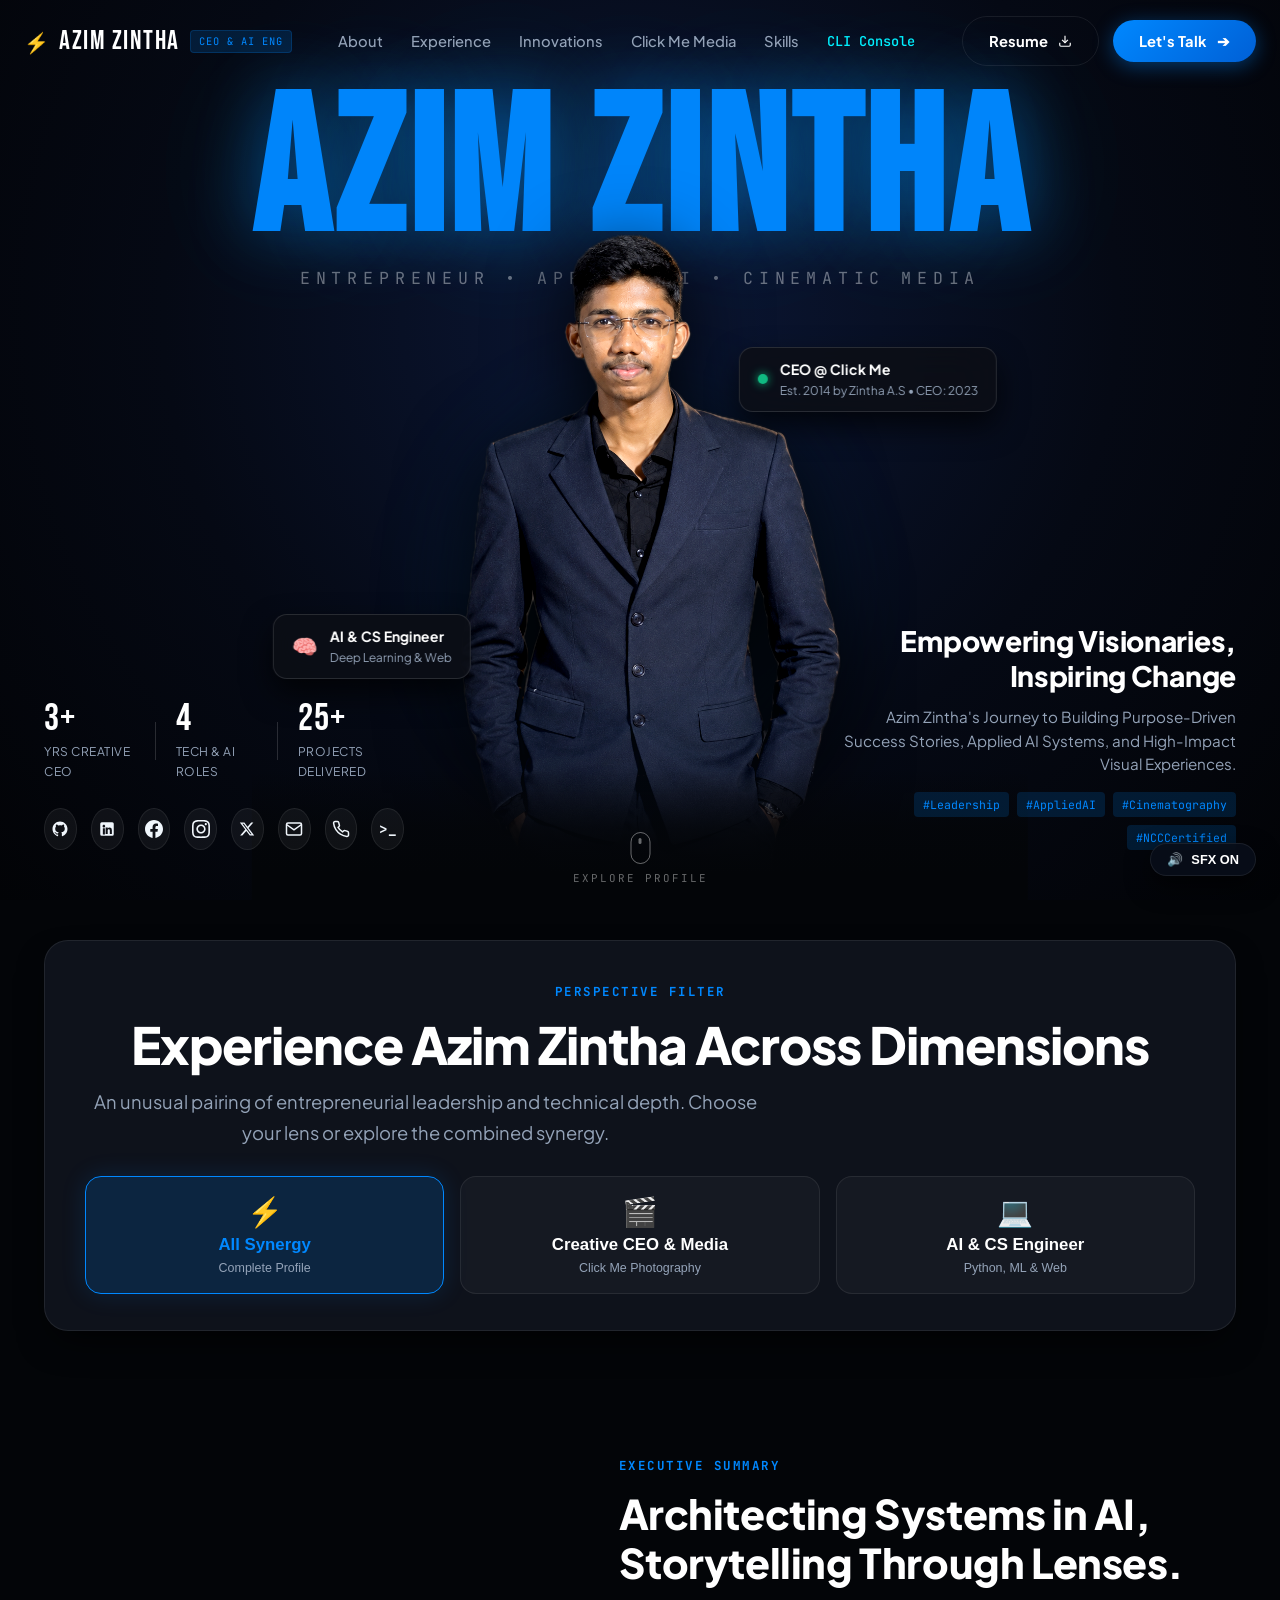
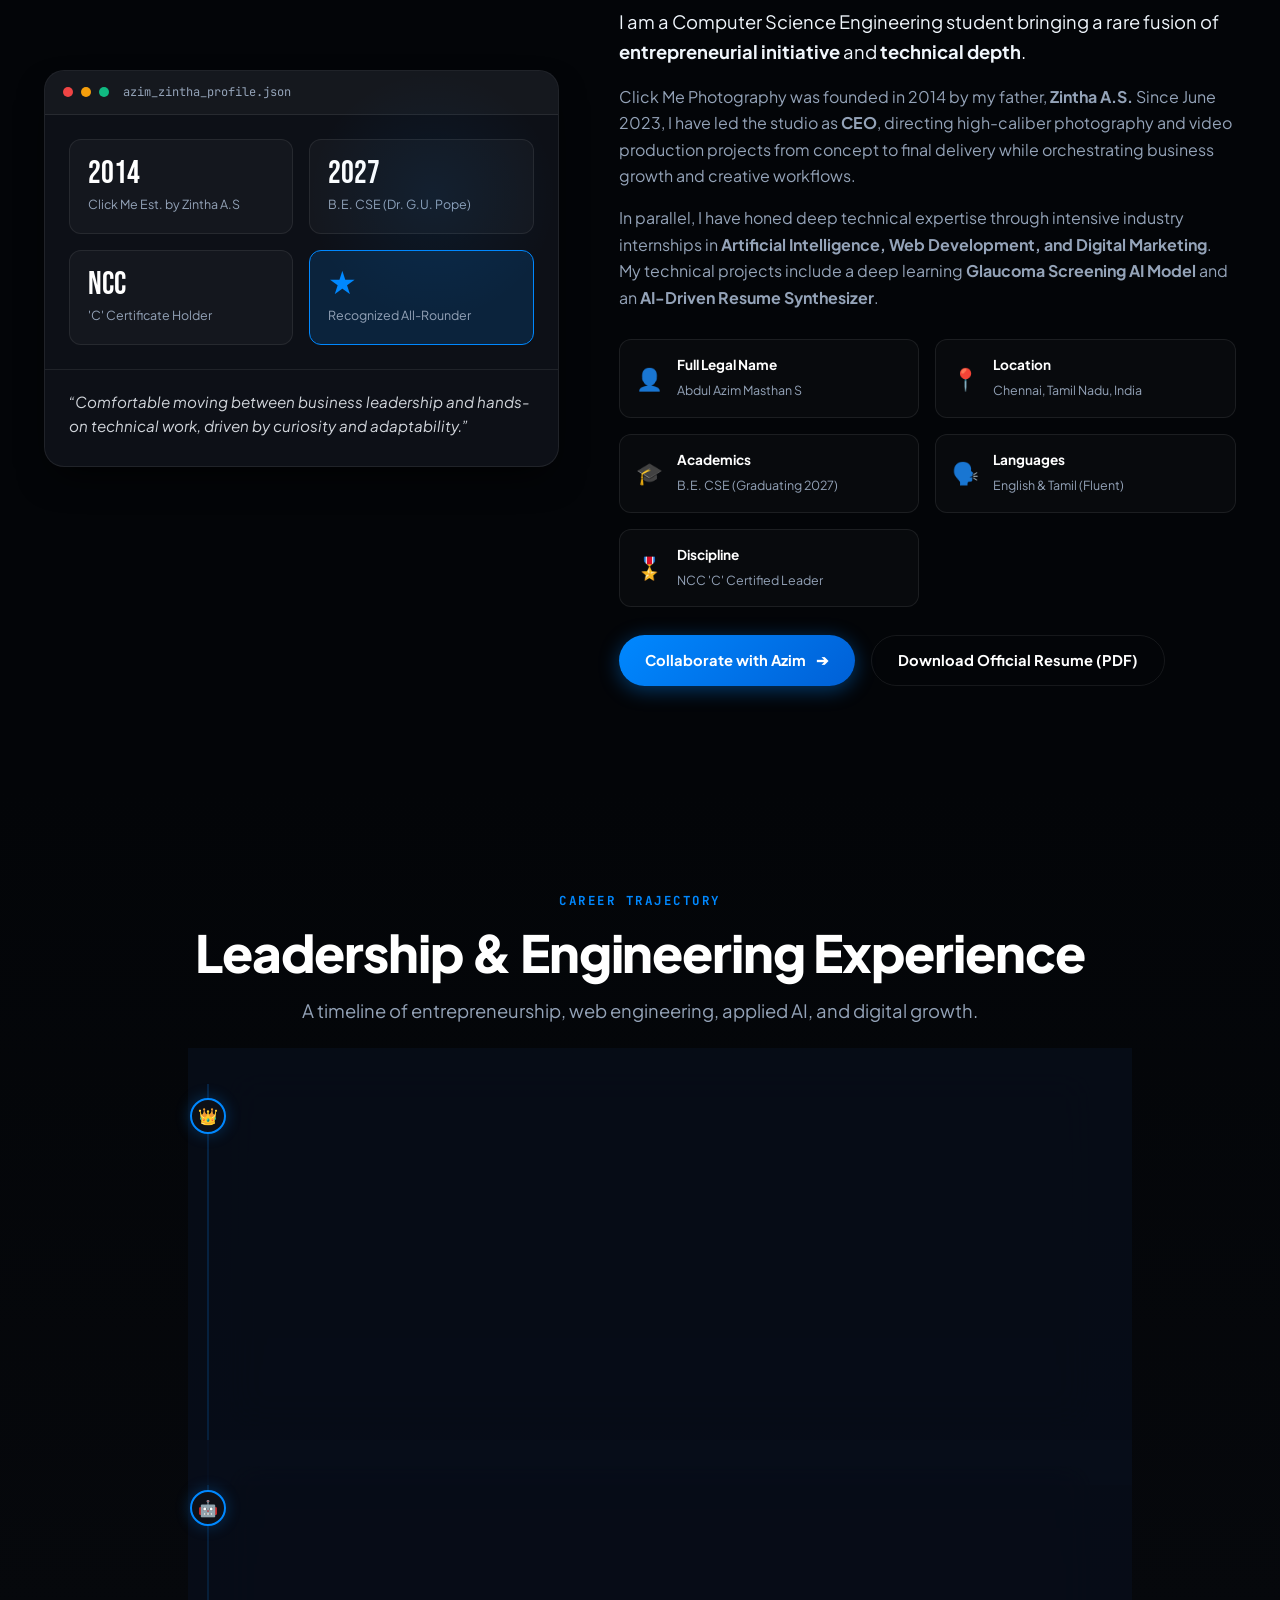
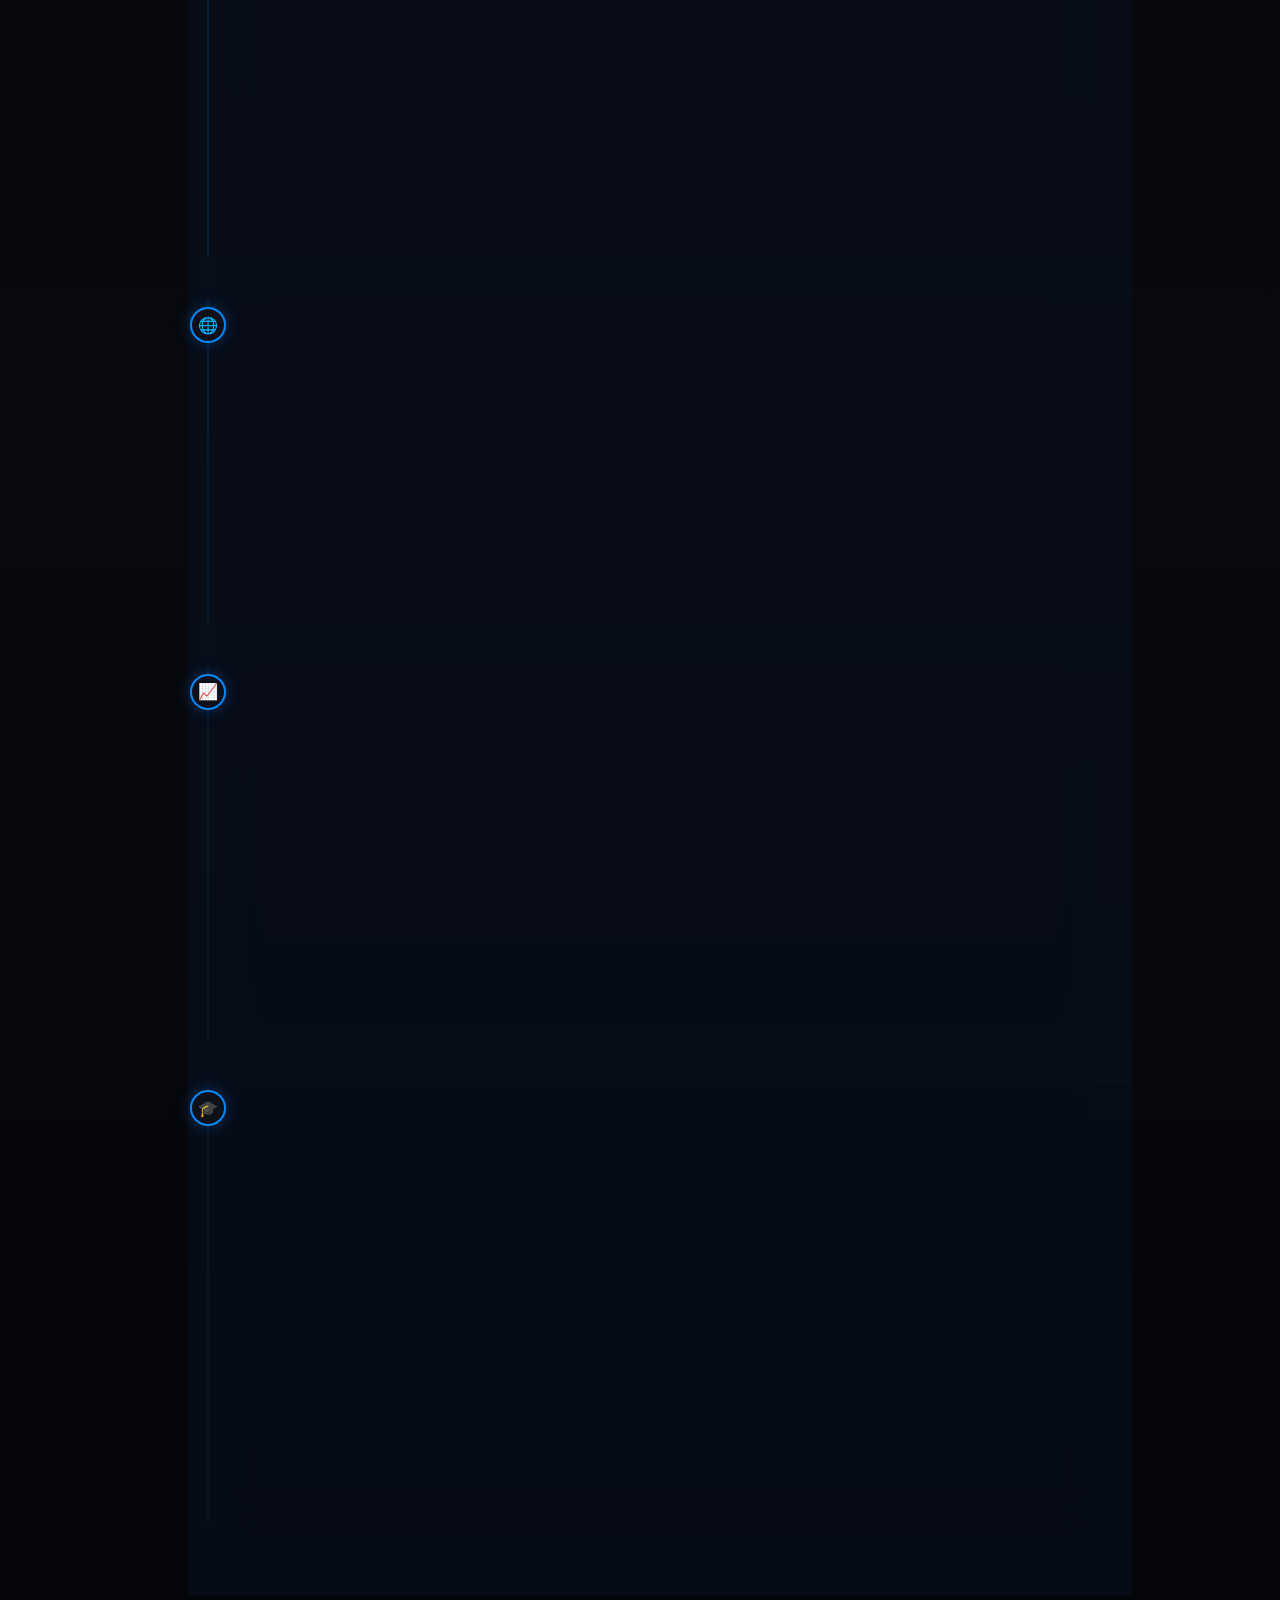
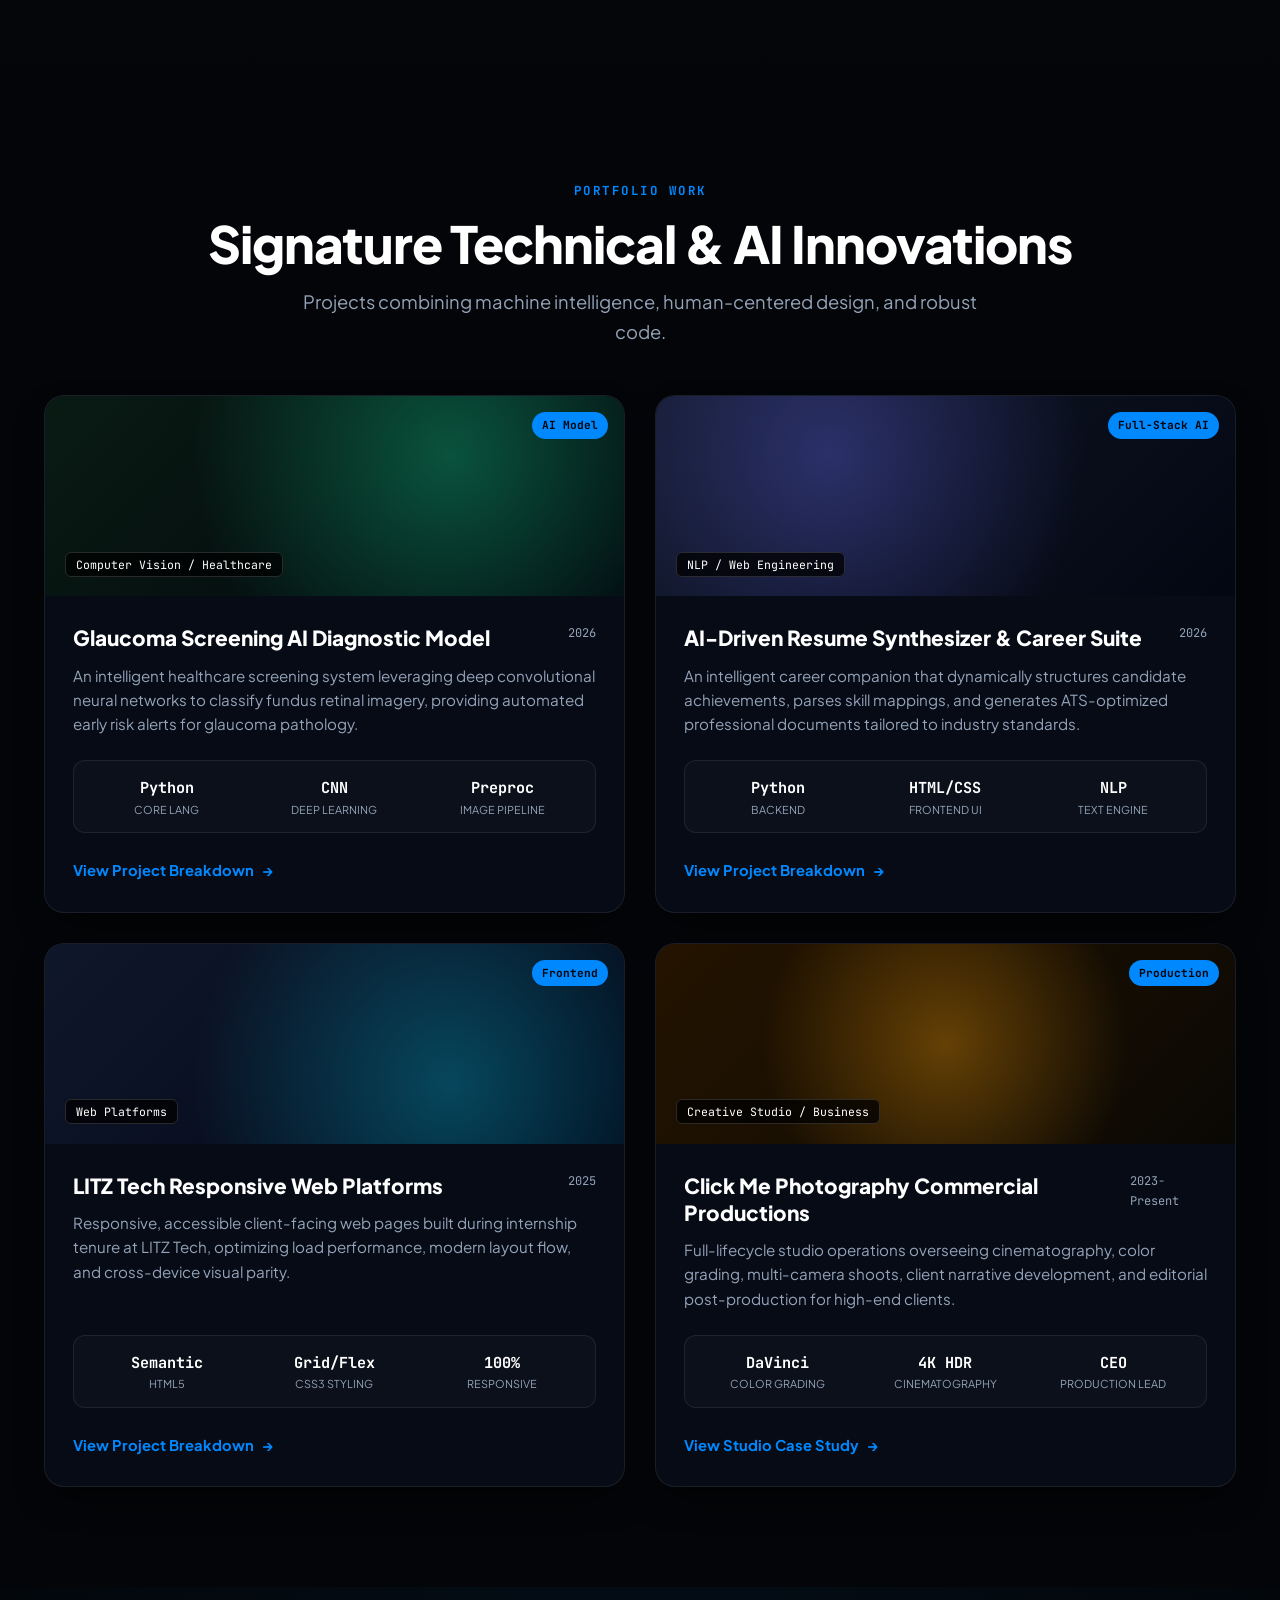
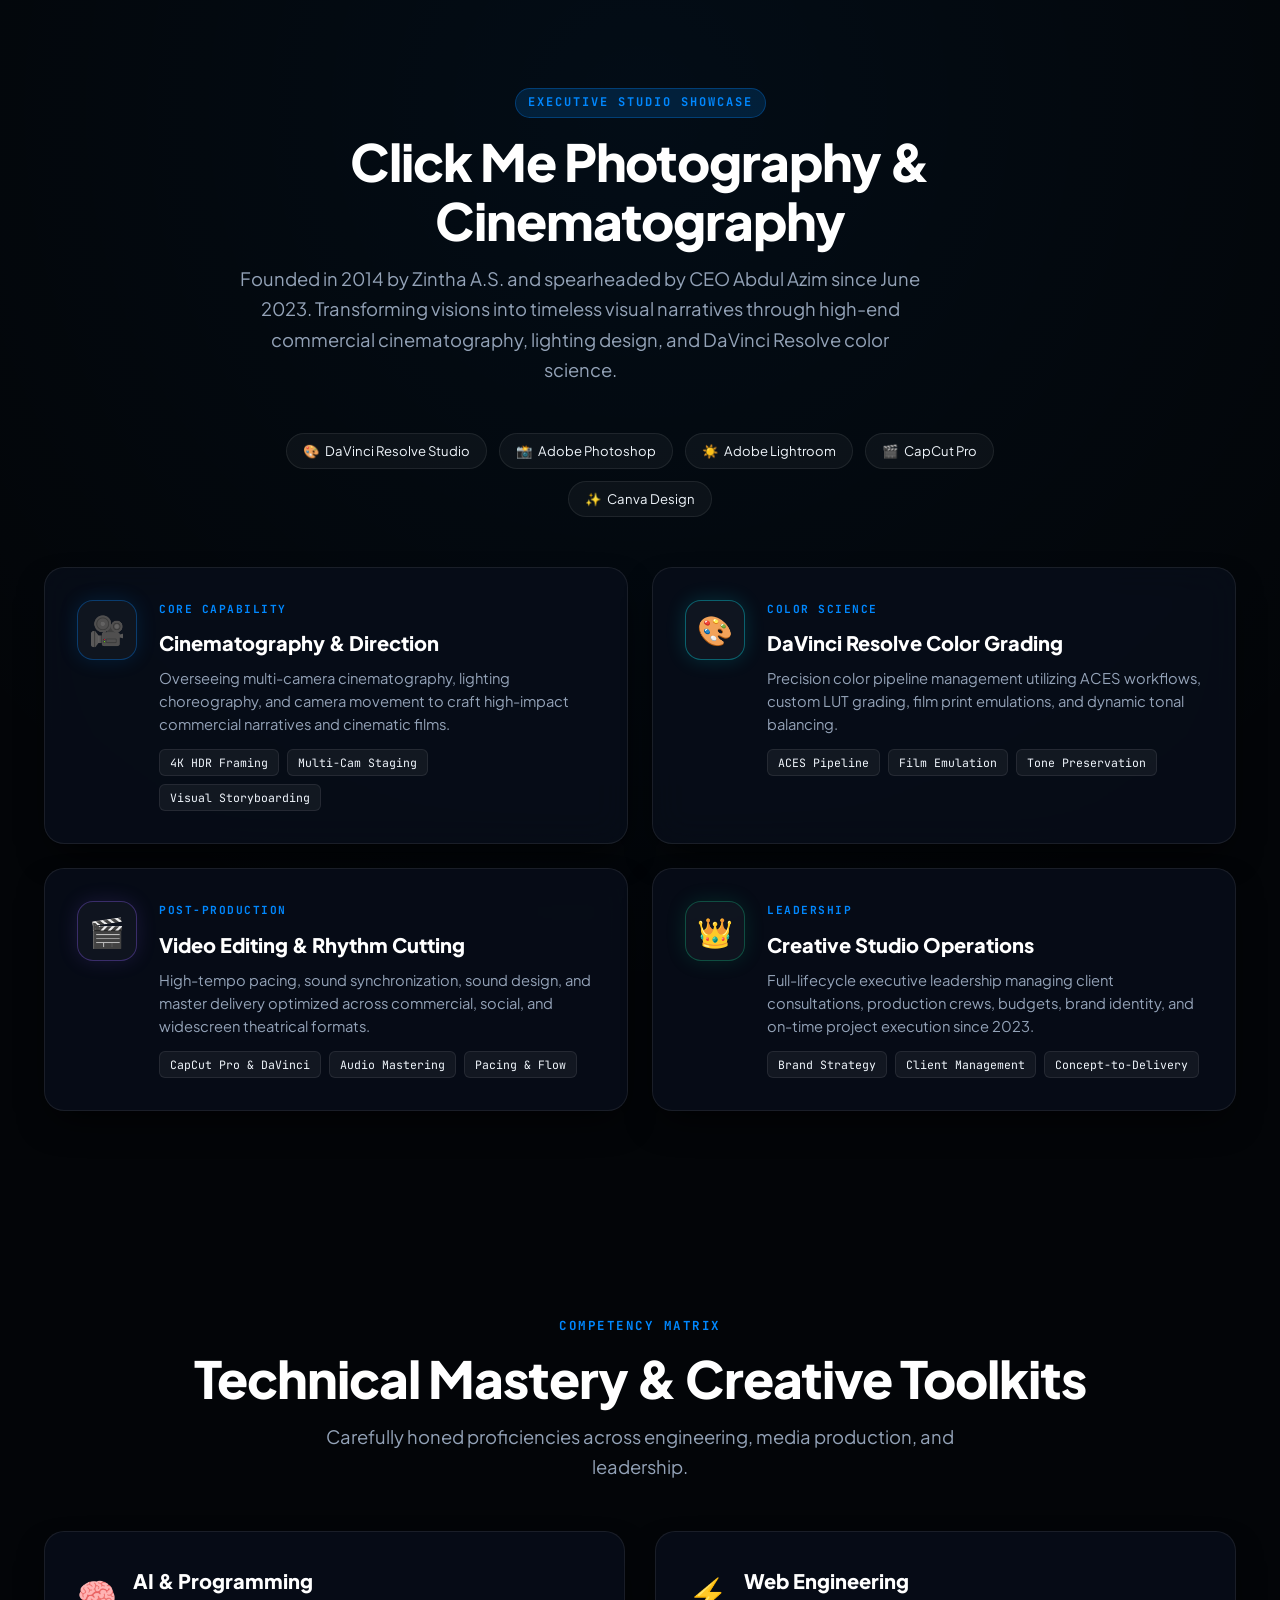
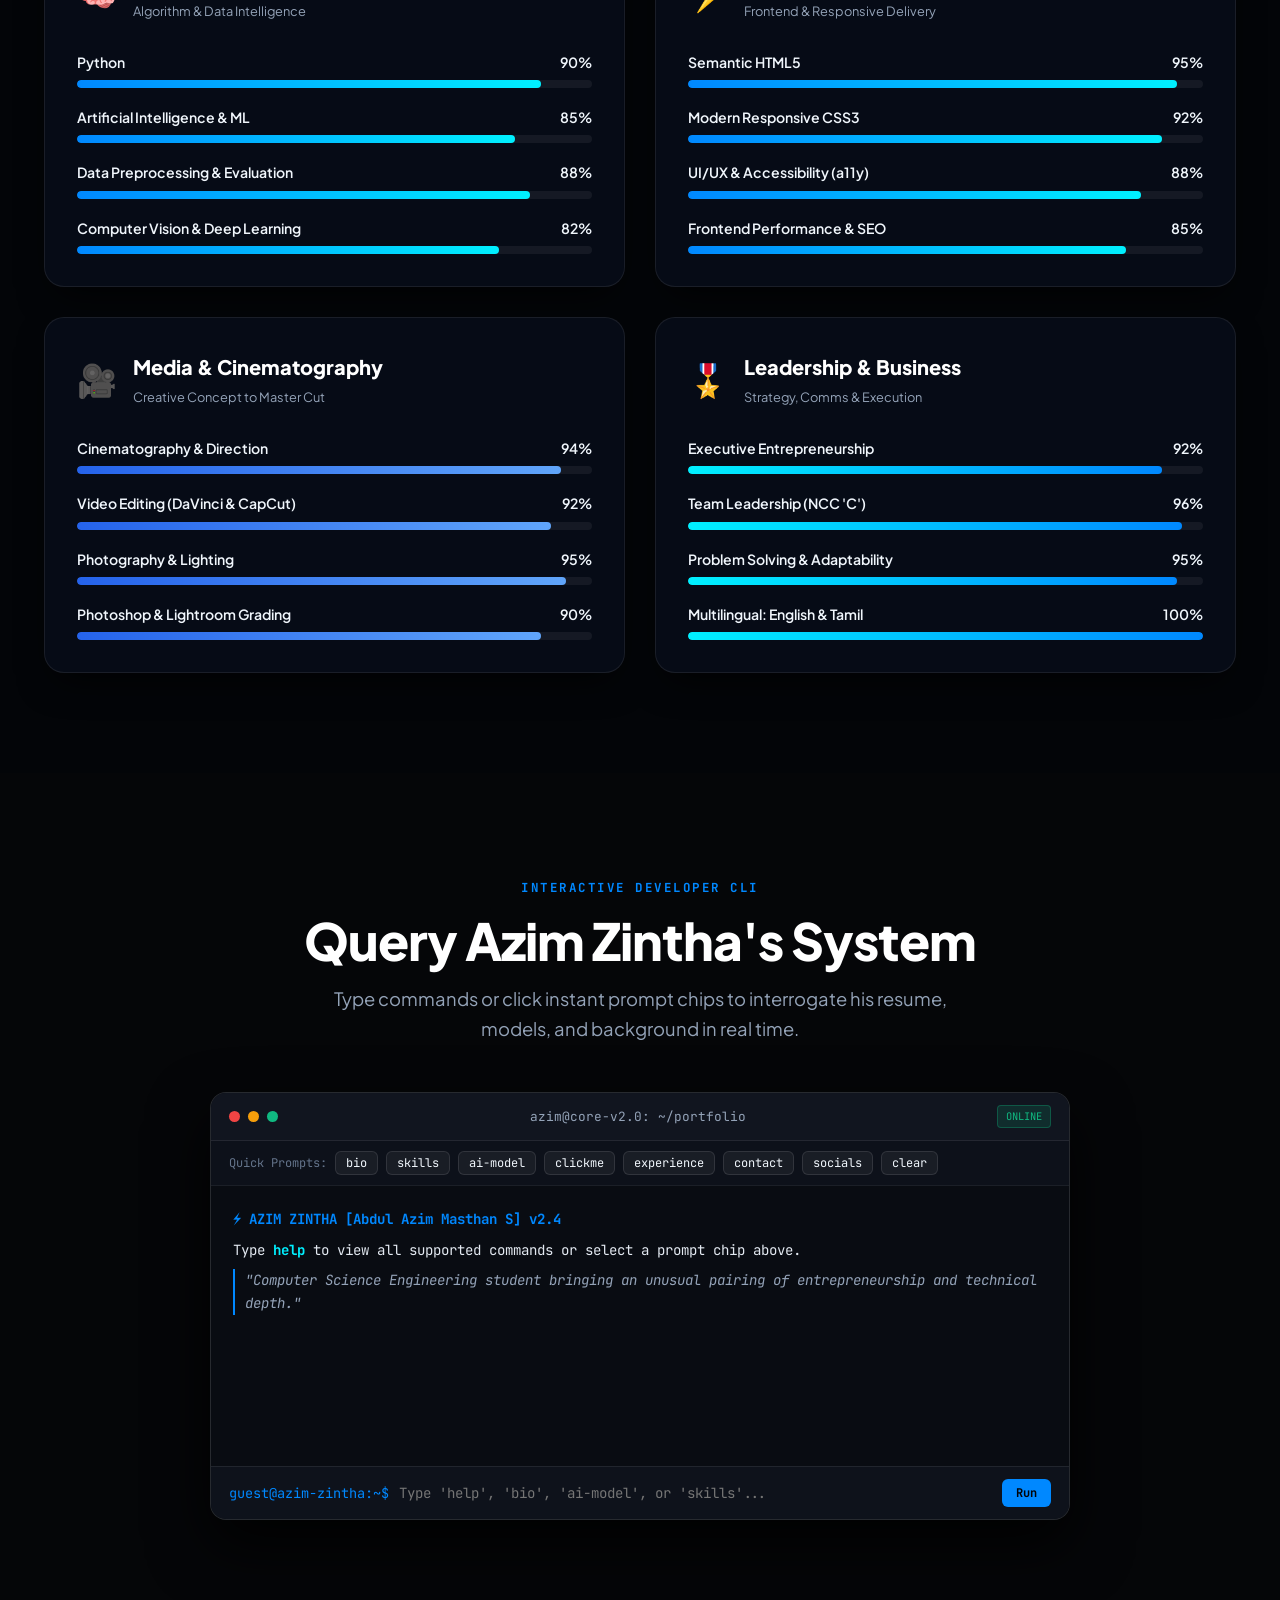
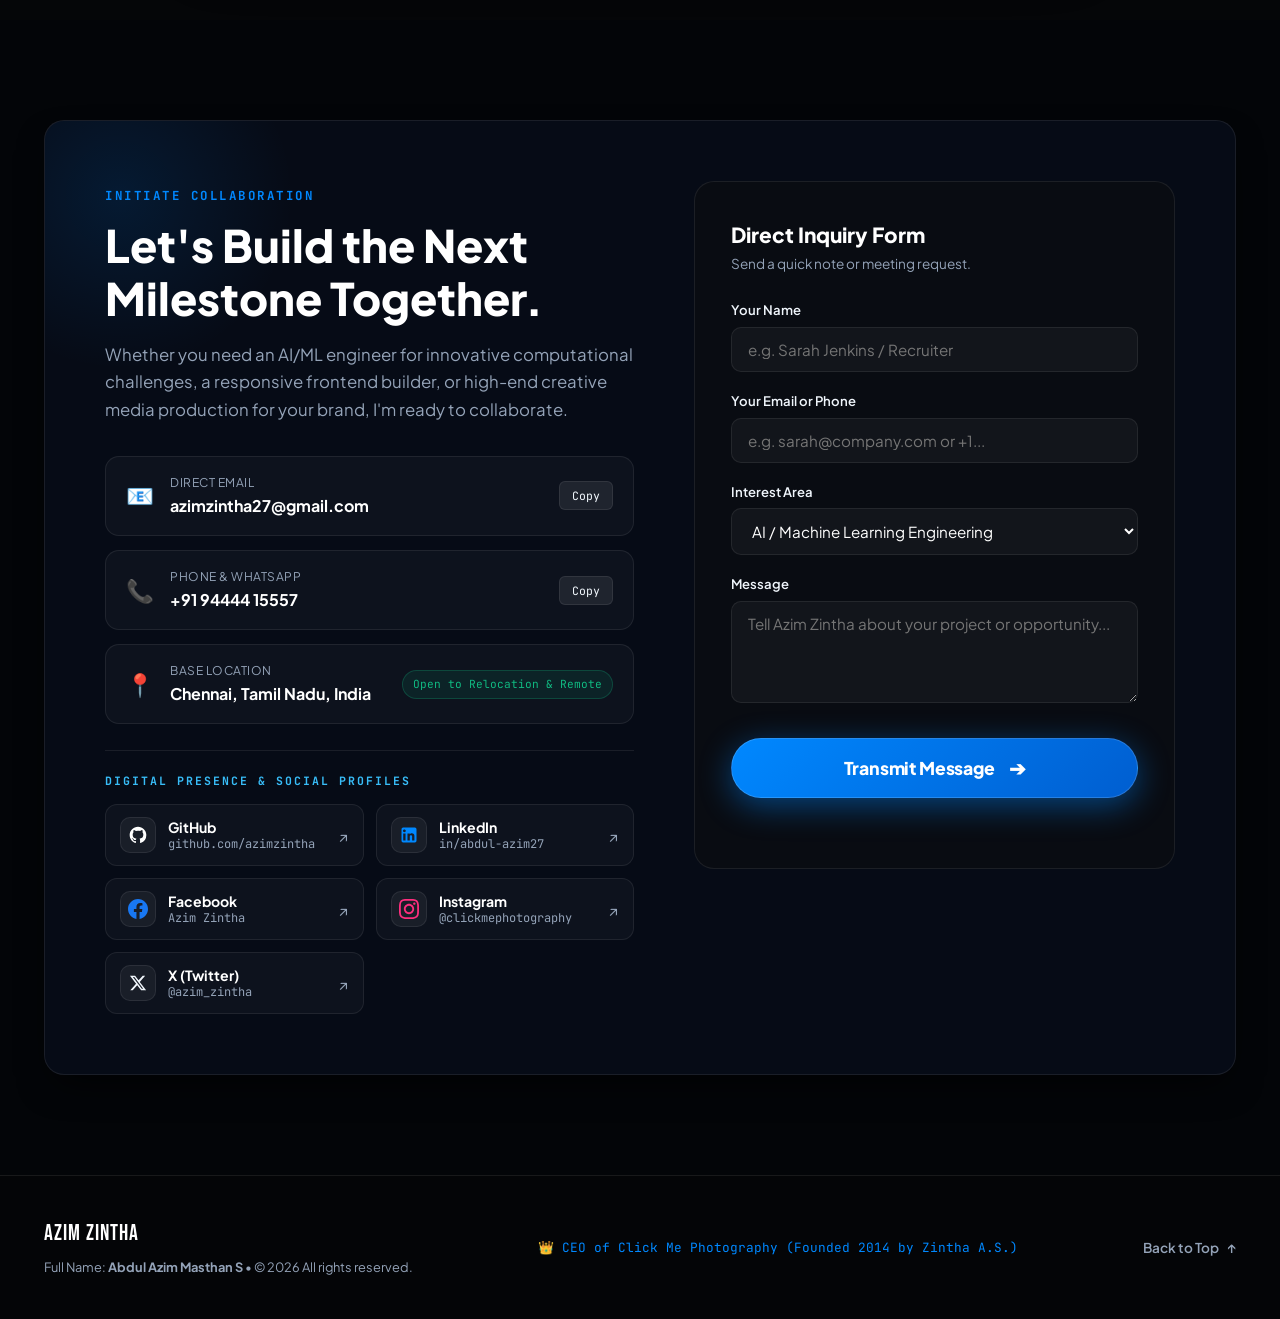
==== index.html @ 63a05c47 "Add files via upload" ====
<!DOCTYPE html>
<html lang="en">
<head>
  <meta charset="UTF-8">
  <meta name="viewport" content="width=device-width, initial-scale=1.0">
  <title>Azim Zintha | CEO, AI &amp; CS Engineer</title>
  <meta name="description" content="Official portfolio of Azim Zintha (Abdul Azim Masthan S) - Computer Science Engineer, CEO of Click Me Photography, and AI/ML Specialist.">
  <link rel="preconnect" href="https://fonts.googleapis.com">
  <link rel="preconnect" href="https://fonts.gstatic.com" crossorigin>
  <link href="https://fonts.googleapis.com/css2?family=Bebas+Neue&family=JetBrains+Mono:wght@400;500;700&family=Plus+Jakarta+Sans:wght@300;400;500;600;700;800&display=swap" rel="stylesheet">
  <link rel="stylesheet" href="css/style.css">
  <link rel="icon" href="data:image/svg+xml,<svg xmlns=%22http://www.w3.org/2000/svg%22 viewBox=%220 0 100 100%22><text y=%22.9em%22 font-size=%2290%22>⚡</text></svg>">
</head>
<body data-dimension="all">
  <!-- Dynamic Ambient Spotlight Canvas -->
  <div class="spotlight-layer" id="spotlightLayer"></div>

  <!-- Ambient Audio / Sound Toggle -->
  <button class="sound-toggle" id="soundToggle" aria-label="Toggle sound effects" title="Toggle audio feedback">
    <span class="sound-icon">🔊</span>
    <span class="sound-text">SFX ON</span>
  </button>

  <!-- Sticky Glassmorphic Navbar -->
  <header class="site-header" id="siteHeader">
    <div class="nav-container">
      <a href="#hero" class="brand-logo">
        <span class="brand-bolt">⚡</span>
        <span class="brand-name">AZIM ZINTHA</span>
        <span class="brand-tag">CEO &amp; AI ENG</span>
      </a>

      <nav class="nav-menu" id="navMenu">
        <a href="#about" class="nav-link">About</a>
        <a href="#experience" class="nav-link">Experience</a>
        <a href="#projects" class="nav-link">Innovations</a>
        <a href="#media-studio" class="nav-link">Click Me Media</a>
        <a href="#skills" class="nav-link">Skills</a>
        <a href="#terminal-section" class="nav-link nav-terminal-link">CLI Console</a>
      </nav>

      <div class="nav-actions">
        <a href="assets/resume.pdf" target="_blank" class="btn btn-outline nav-btn" download="Abdul_Azim_Masthan_Resume.pdf">
          <span>Resume</span>
          <svg width="14" height="14" viewBox="0 0 24 24" fill="none" stroke="currentColor" stroke-width="2"><path d="M21 15v4a2 2 0 0 1-2 2H5a2 2 0 0 1-2-2v-4"/><polyline points="7 10 12 15 17 10"/><line x1="12" y1="15" x2="12" y2="3"/></svg>
        </a>
        <button class="btn btn-primary nav-btn" id="openContactBtn">
          <span>Let's Talk</span>
          <span class="arrow">➔</span>
        </button>
        <button class="mobile-toggle" id="mobileToggle" aria-label="Toggle navigation">
          <span></span><span></span><span></span>
        </button>
      </div>
    </div>
  </header>

  <main>
    <!-- HERO SECTION - THE EXACT POSITIVE TRIBE REFERENCE AESTHETIC -->
    <section class="hero-stage" id="hero">
      <!-- Giant Poster Typography in the Background -->
      <div class="hero-backdrop-text-container" aria-hidden="true">
        <div class="hero-backdrop-text" id="heroBackdropText">AZIM ZINTHA</div>
        <div class="hero-backdrop-sub">ENTREPRENEUR • APPLIED AI • CINEMATIC MEDIA</div>
      </div>

      <!-- Center Cutout Model Presentation -->
      <div class="hero-model-wrapper">
        <div class="model-glow-ring"></div>
        <img 
          src="assets/abdul_azim.png" 
          alt="Abdul Azim Masthan S - CEO of Click Me Photography and AI Engineer" 
          class="hero-model-img"
          id="heroModelImg"
          fetchpriority="high"
        />
        <!-- Floating Interactive Badges -->
        <div class="floating-badge badge-top-right">
          <span class="badge-dot"></span>
          <div class="badge-content">
            <strong>CEO @ Click Me</strong>
            <small>Est. 2014 by Zintha A.S • CEO: 2023</small>
          </div>
        </div>
        <div class="floating-badge badge-bottom-left">
          <span class="badge-icon">🧠</span>
          <div class="badge-content">
            <strong>AI &amp; CS Engineer</strong>
            <small>Deep Learning &amp; Web</small>
          </div>
        </div>
      </div>

      <!-- Hero Bottom Content Grid: Left CTAs/Stats & Right Editorial Manifesto -->
      <div class="hero-footer-grid">
        <!-- Left: Followers/Impact Numbers & Direct Channels -->
        <div class="hero-left-stack">
          <div class="hero-metrics-row">
            <div class="metric-item">
              <div class="metric-val" data-target="3">3+</div>
              <div class="metric-label">Yrs Creative CEO</div>
            </div>
            <div class="metric-divider"></div>
            <div class="metric-item">
              <div class="metric-val" data-target="4">4</div>
              <div class="metric-label">Tech &amp; AI Roles</div>
            </div>
            <div class="metric-divider"></div>
            <div class="metric-item">
              <div class="metric-val" data-target="25">25+</div>
              <div class="metric-label">Projects Delivered</div>
            </div>
          </div>

          <div class="hero-social-row">
            <a href="https://github.com/azimzintha" target="_blank" rel="noopener noreferrer" class="social-icon" aria-label="GitHub" title="GitHub: @azimzintha">
              <svg width="18" height="18" viewBox="0 0 24 24" fill="currentColor"><path fill-rule="evenodd" clip-rule="evenodd" d="M12 2C6.477 2 2 6.484 2 12.017c0 4.425 2.865 8.18 6.839 9.504.5.092.682-.217.682-.483 0-.237-.008-.868-.013-1.703-2.782.605-3.369-1.343-3.369-1.343-.454-1.158-1.11-1.466-1.11-1.466-.908-.62.069-.608.069-.608 1.003.07 1.53 1.032 1.53 1.032.892 1.53 2.341 1.088 2.91.832.092-.647.35-1.088.636-1.338-2.22-.253-4.555-1.113-4.555-4.951 0-1.093.39-1.988 1.029-2.688-.103-.253-.446-1.272.098-2.65 0 0 .84-.27 2.75 1.026A9.564 9.564 0 0112 6.844c.85.004 1.705.115 2.504.337 1.909-1.296 2.747-1.027 2.747-1.027.546 1.379.202 2.398.1 2.651.64.7 1.028 1.595 1.028 2.688 0 3.848-2.339 4.695-4.566 4.943.359.309.678.92.678 1.855 0 1.338-.012 2.419-.012 2.747 0 .268.18.58.688.482A10.019 10.019 0 0022 12.017C22 6.484 17.522 2 12 2z"/></svg>
            </a>
            <a href="https://www.linkedin.com/in/abdul-azim27/" target="_blank" rel="noopener noreferrer" class="social-icon" aria-label="LinkedIn" title="LinkedIn: Abdul Azim">
              <svg width="18" height="18" viewBox="0 0 24 24" fill="currentColor"><path d="M19 3a2 2 0 0 1 2 2v14a2 2 0 0 1-2 2H5a2 2 0 0 1-2-2V5a2 2 0 0 1 2-2h14m-.5 15.5v-5.3a3.26 3.26 0 0 0-3.26-3.26c-.85 0-1.84.52-2.28 1.3v-1.11h-2.79v8.37h2.79v-4.93c0-.77.62-1.4 1.39-1.4a1.4 1.4 0 0 1 1.4 1.4v4.93h2.75M6.46 10.9v8.37H9.2V10.9H6.46M7.83 6.46c-.95 0-1.72.77-1.72 1.72s.77 1.72 1.72 1.72 1.72-.77 1.72-1.72-.77-1.72-1.72-1.72Z"/></svg>
            </a>
            <a href="https://www.facebook.com/profile.php?id=61584407243679" target="_blank" rel="noopener noreferrer" class="social-icon" aria-label="Facebook" title="Facebook: Azim Zintha">
              <svg width="18" height="18" viewBox="0 0 24 24" fill="currentColor"><path d="M24 12.073c0-6.627-5.373-12-12-12s-12 5.373-12 12c0 5.99 4.388 10.954 10.125 11.854v-8.385H7.078v-3.47h3.047V9.43c0-3.007 1.792-4.669 4.533-4.669 1.312 0 2.686.235 2.686.235v2.953H15.83c-1.491 0-1.956.925-1.956 1.874v2.25h3.328l-.532 3.47h-2.796v8.385C19.612 23.027 24 18.062 24 12.073z"/></svg>
            </a>
            <a href="https://www.instagram.com/clickmephotography/" target="_blank" rel="noopener noreferrer" class="social-icon" aria-label="Instagram" title="Instagram: @clickmephotography">
              <svg width="18" height="18" viewBox="0 0 24 24" fill="currentColor"><path d="M12 2.163c3.204 0 3.584.012 4.85.07 3.252.148 4.771 1.691 4.919 4.919.058 1.265.069 1.645.069 4.849 0 3.205-.012 3.584-.069 4.849-.149 3.225-1.664 4.771-4.919 4.919-1.266.058-1.644.07-4.85.07-3.204 0-3.584-.012-4.849-.07-3.26-.149-4.771-1.699-4.919-4.92-.058-1.265-.07-1.644-.07-4.849 0-3.204.013-3.583.07-4.849.149-3.227 1.664-4.771 4.919-4.919 1.266-.057 1.645-.069 4.849-.069zm0-2.163c-3.259 0-3.667.014-4.947.072-4.358.2-6.78 2.618-6.98 6.98-.059 1.281-.073 1.689-.073 4.948 0 3.259.014 3.668.072 4.948.2 4.358 2.618 6.78 6.98 6.98 1.281.058 1.689.072 4.948.072 3.259 0 3.668-.014 4.948-.072 4.354-.2 6.782-2.618 6.979-6.98.059-1.28.073-1.689.073-4.948 0-3.259-.014-3.667-.072-4.947-.196-4.354-2.617-6.78-6.979-6.98-1.281-.059-1.69-.073-4.949-.073zm0 5.838c-3.403 0-6.162 2.759-6.162 6.162s2.759 6.163 6.162 6.163 6.162-2.759 6.162-6.163c0-3.403-2.759-6.162-6.162-6.162zm0 10.162c-2.209 0-4-1.79-4-4 0-2.209 1.791-4 4-4s4 1.791 4 4c0 2.21-1.791 4-4 4zm6.406-11.845c-.796 0-1.441.645-1.441 1.44s.645 1.44 1.441 1.44c.795 0 1.439-.645 1.439-1.44s-.644-1.44-1.439-1.44z"/></svg>
            </a>
            <a href="https://x.com/azim_zintha" target="_blank" rel="noopener noreferrer" class="social-icon" aria-label="X" title="X: @azim_zintha">
              <svg width="16" height="16" viewBox="0 0 24 24" fill="currentColor"><path d="M18.244 2.25h3.308l-7.227 8.26 8.502 11.24H16.17l-5.214-6.817L4.99 21.75H1.68l7.73-8.835L1.254 2.25H8.08l4.713 6.231zm-1.161 17.52h1.833L7.084 4.126H5.117z"/></svg>
            </a>
            <a href="mailto:azimzintha27@gmail.com" class="social-icon" aria-label="Email" title="Send Email">
              <svg width="18" height="18" viewBox="0 0 24 24" fill="none" stroke="currentColor" stroke-width="2"><path d="M4 4h16c1.1 0 2 .9 2 2v12c0 1.1-.9 2-2 2H4c-1.1 0-2-.9-2-2V6c0-1.1.9-2 2-2z"/><polyline points="22,6 12,13 2,6"/></svg>
            </a>
            <a href="tel:+919444415557" class="social-icon" aria-label="Phone" title="Call Direct: +91 9444415557">
              <svg width="18" height="18" viewBox="0 0 24 24" fill="none" stroke="currentColor" stroke-width="2"><path d="M22 16.92v3a2 2 0 0 1-2.18 2 19.79 19.79 0 0 1-8.63-3.07 19.5 19.5 0 0 1-6-6 19.79 19.79 0 0 1-3.07-8.67A2 2 0 0 1 4.11 2h3a2 2 0 0 1 2 1.72 12.84 12.84 0 0 0 .7 2.81 2 2 0 0 1-.45 2.11L8.09 9.91a16 16 0 0 0 6 6l1.27-1.27a2 2 0 0 1 2.11-.45 12.84 12.84 0 0 0 2.81.7A2 2 0 0 1 22 16.92z"/></svg>
            </a>
            <a href="#terminal-section" class="social-icon terminal-quick" aria-label="Terminal" title="Interactive Resume CLI">
              <span class="mono-code">&gt;_</span>
            </a>
          </div>
        </div>

        <!-- Right: Editorial Manifesto matching the Reference Design -->
        <div class="hero-right-stack">
          <h2 class="editorial-headline">Empowering Visionaries, Inspiring Change</h2>
          <p class="editorial-subtext">
            Azim Zintha's Journey to Building Purpose-Driven Success Stories, Applied AI Systems, and High-Impact Visual Experiences.
          </p>
          <div class="editorial-tags">
            <span class="tag">#Leadership</span>
            <span class="tag">#AppliedAI</span>
            <span class="tag">#Cinematography</span>
            <span class="tag">#NCCCertified</span>
          </div>
        </div>
      </div>

      <!-- Quick Scroll Indicator -->
      <a href="#dimension-switch" class="scroll-down-indicator" aria-label="Scroll Down">
        <span class="mouse-icon"><span class="mouse-wheel"></span></span>
        <span class="scroll-text">EXPLORE PROFILE</span>
      </a>
    </section>

    <!-- DUAL IDENTITY DIMENSION CONTROLLER -->
    <section class="dimension-section" id="dimension-switch">
      <div class="section-container">
        <div class="dimension-card">
          <div class="dimension-header">
            <span class="eyebrow">PERSPECTIVE FILTER</span>
            <h2 class="section-title">Experience Azim Zintha Across Dimensions</h2>
            <p class="section-desc">An unusual pairing of entrepreneurial leadership and technical depth. Choose your lens or explore the combined synergy.</p>
          </div>
          <div class="dimension-buttons" role="tablist">
            <button class="dim-btn active" data-dim="all" role="tab" aria-selected="true">
              <span class="dim-icon">⚡</span>
              <span class="dim-name">All Synergy</span>
              <span class="dim-desc">Complete Profile</span>
            </button>
            <button class="dim-btn" data-dim="creative" role="tab" aria-selected="false">
              <span class="dim-icon">🎬</span>
              <span class="dim-name">Creative CEO &amp; Media</span>
              <span class="dim-desc">Click Me Photography</span>
            </button>
            <button class="dim-btn" data-dim="tech" role="tab" aria-selected="false">
              <span class="dim-icon">💻</span>
              <span class="dim-name">AI &amp; CS Engineer</span>
              <span class="dim-desc">Python, ML &amp; Web</span>
            </button>
          </div>
        </div>
      </div>
    </section>

    <!-- EXECUTIVE BIO / ABOUT SECTION -->
    <section class="about-section" id="about">
      <div class="section-container">
        <div class="about-grid">
          <div class="about-visual">
            <div class="profile-card">
              <div class="card-inner-glow"></div>
              <div class="card-header-bar">
                <span class="circle-dot red"></span>
                <span class="circle-dot yellow"></span>
                <span class="circle-dot green"></span>
                <span class="card-title-mono">azim_zintha_profile.json</span>
              </div>
              <div class="card-content">
                <div class="stat-bubble">
                  <span class="bubble-num">2014</span>
                  <span class="bubble-label">Click Me Est. by Zintha A.S</span>
                </div>
                <div class="stat-bubble">
                  <span class="bubble-num">2027</span>
                  <span class="bubble-label">B.E. CSE (Dr. G.U. Pope)</span>
                </div>
                <div class="stat-bubble">
                  <span class="bubble-num">NCC</span>
                  <span class="bubble-label">'C' Certificate Holder</span>
                </div>
                <div class="stat-bubble highlight">
                  <span class="bubble-num">★</span>
                  <span class="bubble-label">Recognized All-Rounder</span>
                </div>
              </div>
              <div class="quote-box">
                <p>“Comfortable moving between business leadership and hands-on technical work, driven by curiosity and adaptability.”</p>
              </div>
            </div>
          </div>

          <div class="about-text-content">
            <span class="eyebrow">EXECUTIVE SUMMARY</span>
            <h2 class="section-heading">Architecting Systems in AI, Storytelling Through Lenses.</h2>
            <p class="lead-text">
              I am a Computer Science Engineering student bringing a rare fusion of <strong>entrepreneurial initiative</strong> and <strong>technical depth</strong>.
            </p>
            <p class="body-text">
              Click Me Photography was founded in 2014 by my father, <strong>Zintha A.S.</strong> Since June 2023, I have led the studio as <strong>CEO</strong>, directing high-caliber photography and video production projects from concept to final delivery while orchestrating business growth and creative workflows.
            </p>
            <p class="body-text">
              In parallel, I have honed deep technical expertise through intensive industry internships in <strong>Artificial Intelligence, Web Development, and Digital Marketing</strong>. My technical projects include a deep learning <strong>Glaucoma Screening AI Model</strong> and an <strong>AI-Driven Resume Synthesizer</strong>.
            </p>

            <div class="quick-facts-grid">
              <div class="fact-card full-name-card">
                <div class="fact-icon">👤</div>
                <div>
                  <strong>Full Legal Name</strong>
                  <span>Abdul Azim Masthan S</span>
                </div>
              </div>
              <div class="fact-card">
                <div class="fact-icon">📍</div>
                <div>
                  <strong>Location</strong>
                  <span>Chennai, Tamil Nadu, India</span>
                </div>
              </div>
              <div class="fact-card">
                <div class="fact-icon">🎓</div>
                <div>
                  <strong>Academics</strong>
                  <span>B.E. CSE (Graduating 2027)</span>
                </div>
              </div>
              <div class="fact-card">
                <div class="fact-icon">🗣️</div>
                <div>
                  <strong>Languages</strong>
                  <span>English &amp; Tamil (Fluent)</span>
                </div>
              </div>
              <div class="fact-card">
                <div class="fact-icon">🎖️</div>
                <div>
                  <strong>Discipline</strong>
                  <span>NCC 'C' Certified Leader</span>
                </div>
              </div>
            </div>

            <div class="about-action-row">
              <button class="btn btn-primary" id="aboutTalkBtn">
                <span>Collaborate with Azim</span>
                <span class="arrow">➔</span>
              </button>
              <a href="assets/resume.pdf" target="_blank" class="btn btn-outline" download="Abdul_Azim_Masthan_Resume.pdf">
                <span>Download Official Resume (PDF)</span>
              </a>
            </div>
          </div>
        </div>
      </div>
    </section>

    <!-- PROFESSIONAL EXPERIENCE ROADMAP -->
    <section class="experience-section" id="experience">
      <div class="section-container">
        <div class="section-header text-center">
          <span class="eyebrow">CAREER TRAJECTORY</span>
          <h2 class="section-title">Leadership &amp; Engineering Experience</h2>
          <p class="section-desc">A timeline of entrepreneurship, web engineering, applied AI, and digital growth.</p>
        </div>

        <div class="timeline-wrapper">
          <!-- Item 1: Click Me Photography -->
          <div class="timeline-item" data-category="creative">
            <div class="timeline-marker">
              <span class="marker-icon">👑</span>
            </div>
            <div class="timeline-content glass-card">
              <div class="timeline-meta">
                <span class="role-badge ceo-badge">Chief Executive Officer</span>
                <span class="timeline-period">June 2023 – Ongoing</span>
              </div>
              <h3 class="timeline-title">Click Me Photography</h3>
              <p class="timeline-role">Role: CEO / Photographer / Cinematographer / Editor <span style="font-size:0.8rem; font-weight:400; color:var(--text-muted);">(Founded in 2014 by Zintha A.S.)</span></p>
              <ul class="timeline-bullets">
                <li>Oversees comprehensive business strategy, client acquisition, and creative production pipelines.</li>
                <li>Directed multi-camera photography and high-end video production projects from concept to final delivery.</li>
                <li>Managed post-production workflows utilizing DaVinci Resolve, CapCut, Photoshop, and Lightroom to ensure industry-grade delivery.</li>
              </ul>
              <div class="skill-chips">
                <span class="chip">Business Leadership</span>
                <span class="chip">Cinematography</span>
                <span class="chip">DaVinci Resolve</span>
                <span class="chip">Client Management</span>
              </div>
            </div>
          </div>

          <!-- Item 2: Codework AI -->
          <div class="timeline-item" data-category="tech">
            <div class="timeline-marker">
              <span class="marker-icon">🤖</span>
            </div>
            <div class="timeline-content glass-card">
              <div class="timeline-meta">
                <span class="role-badge tech-badge">AI Internship</span>
                <span class="timeline-period">June 2026 – July 2026</span>
              </div>
              <h3 class="timeline-title">Codework AI, Chennai</h3>
              <p class="timeline-role">Role: Artificial Intelligence Intern</p>
              <ul class="timeline-bullets">
                <li>Assisted in exploratory data analysis (EDA), data preprocessing, feature engineering, and model training tasks.</li>
                <li>Supported dataset preparation, performance tuning, and validation for machine learning and deep learning pipelines.</li>
                <li>Gained hands-on experience in real-world ML model evaluation metrics and production data handling.</li>
              </ul>
              <div class="skill-chips">
                <span class="chip">Python</span>
                <span class="chip">Machine Learning</span>
                <span class="chip">Data Preprocessing</span>
                <span class="chip">Model Evaluation</span>
              </div>
            </div>
          </div>

          <!-- Item 3: LITZ Tech -->
          <div class="timeline-item" data-category="tech">
            <div class="timeline-marker">
              <span class="marker-icon">🌐</span>
            </div>
            <div class="timeline-content glass-card">
              <div class="timeline-meta">
                <span class="role-badge tech-badge">Web Dev Internship</span>
                <span class="timeline-period">July 2025 – August 2025</span>
              </div>
              <h3 class="timeline-title">LITZ Tech, Coimbatore</h3>
              <p class="timeline-role">Role: Web Development Intern</p>
              <ul class="timeline-bullets">
                <li>Developed clean, high-performance responsive web interfaces using semantic HTML and modern CSS.</li>
                <li>Collaborated on frontend UI/UX enhancements and cross-browser responsive layouts for client deliveries.</li>
                <li>Implemented component modularity and web design standards aligned with client specifications.</li>
              </ul>
              <div class="skill-chips">
                <span class="chip">HTML5</span>
                <span class="chip">CSS3</span>
                <span class="chip">Responsive Web</span>
                <span class="chip">UI/UX Tuning</span>
              </div>
            </div>
          </div>

          <!-- Item 4: TVK Tech -->
          <div class="timeline-item" data-category="creative">
            <div class="timeline-marker">
              <span class="marker-icon">📈</span>
            </div>
            <div class="timeline-content glass-card">
              <div class="timeline-meta">
                <span class="role-badge mkt-badge">Marketing Internship</span>
                <span class="timeline-period">August 2026</span>
              </div>
              <h3 class="timeline-title">TVK Tech, Chennai</h3>
              <p class="timeline-role">Role: Digital Marketing Intern</p>
              <ul class="timeline-bullets">
                <li>Supported dynamic social media content creation, visual asset generation, and multi-channel campaign execution.</li>
                <li>Assisted in on-page and off-page SEO optimization, analytics tracking, and user engagement improvement initiatives.</li>
                <li>Unified visual storytelling with performance-driven marketing strategy.</li>
              </ul>
              <div class="skill-chips">
                <span class="chip">Digital Marketing</span>
                <span class="chip">SEO Optimization</span>
                <span class="chip">Social Campaigns</span>
                <span class="chip">Content Strategy</span>
              </div>
            </div>
          </div>

          <!-- Item 5: Education & Honors -->
          <div class="timeline-item" data-category="all">
            <div class="timeline-marker">
              <span class="marker-icon">🎓</span>
            </div>
            <div class="timeline-content glass-card">
              <div class="timeline-meta">
                <span class="role-badge edu-badge">Education &amp; Honors</span>
                <span class="timeline-period">2021 – 2027</span>
              </div>
              <h3 class="timeline-title">Academic Foundation &amp; Leadership Honors</h3>
              <div class="edu-subblocks">
                <div class="edu-sub">
                  <strong>B.E. Computer Science and Engineering</strong>
                  <span>Dr. G.U. Pope College of Engineering | Expected 2027</span>
                </div>
                <div class="edu-sub">
                  <strong>Higher Secondary (70%)</strong>
                  <span>Pope Memorial Higher Sec. School, Tuticorin | 2023</span>
                </div>
                <div class="edu-sub">
                  <strong>SSLC (80%)</strong>
                  <span>SMA Govt Higher Sec. School, Tuticorin | 2021</span>
                </div>
                <div class="edu-sub highlight-award">
                  <strong>🎖️ NCC 'C' Certificate Holder &amp; All-Rounder Award</strong>
                  <span>Recognized for outstanding discipline, teamwork, and leadership execution.</span>
                </div>
              </div>
            </div>
          </div>
        </div>
      </div>
    </section>

    <!-- INNOVATIONS & FEATURED PROJECTS -->
    <section class="projects-section" id="projects">
      <div class="section-container">
        <div class="section-header text-center">
          <span class="eyebrow">PORTFOLIO WORK</span>
          <h2 class="section-title">Signature Technical &amp; AI Innovations</h2>
          <p class="section-desc">Projects combining machine intelligence, human-centered design, and robust code.</p>
        </div>

        <div class="projects-grid">
          <!-- Project 1: Glaucoma Screening AI -->
          <article class="project-card" data-category="tech">
            <div class="project-image-banner glaucoma-bg">
              <div class="project-overlay">
                <span class="project-category-tag">Computer Vision / Healthcare</span>
              </div>
              <div class="project-badge-pill">AI Model</div>
            </div>
            <div class="project-body">
              <div class="project-header">
                <h3>Glaucoma Screening AI Diagnostic Model</h3>
                <span class="project-year">2026</span>
              </div>
              <p class="project-summary">
                An intelligent healthcare screening system leveraging deep convolutional neural networks to classify fundus retinal imagery, providing automated early risk alerts for glaucoma pathology.
              </p>
              <div class="project-metrics">
                <div class="p-metric">
                  <span class="p-val">Python</span>
                  <span class="p-lbl">Core Lang</span>
                </div>
                <div class="p-metric">
                  <span class="p-val">CNN</span>
                  <span class="p-lbl">Deep Learning</span>
                </div>
                <div class="p-metric">
                  <span class="p-val">Preproc</span>
                  <span class="p-lbl">Image Pipeline</span>
                </div>
              </div>
              <div class="project-footer">
                <button class="btn-text-action open-detail-modal" data-project="glaucoma">
                  <span>View Project Breakdown</span>
                  <span class="arrow">→</span>
                </button>
              </div>
            </div>
          </article>

          <!-- Project 2: AI-Driven Resume Builder -->
          <article class="project-card" data-category="tech">
            <div class="project-image-banner resume-bg">
              <div class="project-overlay">
                <span class="project-category-tag">NLP / Web Engineering</span>
              </div>
              <div class="project-badge-pill">Full-Stack AI</div>
            </div>
            <div class="project-body">
              <div class="project-header">
                <h3>AI-Driven Resume Synthesizer &amp; Career Suite</h3>
                <span class="project-year">2026</span>
              </div>
              <p class="project-summary">
                An intelligent career companion that dynamically structures candidate achievements, parses skill mappings, and generates ATS-optimized professional documents tailored to industry standards.
              </p>
              <div class="project-metrics">
                <div class="p-metric">
                  <span class="p-val">Python</span>
                  <span class="p-lbl">Backend</span>
                </div>
                <div class="p-metric">
                  <span class="p-val">HTML/CSS</span>
                  <span class="p-lbl">Frontend UI</span>
                </div>
                <div class="p-metric">
                  <span class="p-val">NLP</span>
                  <span class="p-lbl">Text Engine</span>
                </div>
              </div>
              <div class="project-footer">
                <button class="btn-text-action open-detail-modal" data-project="resume-builder">
                  <span>View Project Breakdown</span>
                  <span class="arrow">→</span>
                </button>
              </div>
            </div>
          </article>

          <!-- Project 3: Responsive Client Platforms -->
          <article class="project-card" data-category="tech">
            <div class="project-image-banner web-bg">
              <div class="project-overlay">
                <span class="project-category-tag">Web Platforms</span>
              </div>
              <div class="project-badge-pill">Frontend</div>
            </div>
            <div class="project-body">
              <div class="project-header">
                <h3>LITZ Tech Responsive Web Platforms</h3>
                <span class="project-year">2025</span>
              </div>
              <p class="project-summary">
                Responsive, accessible client-facing web pages built during internship tenure at LITZ Tech, optimizing load performance, modern layout flow, and cross-device visual parity.
              </p>
              <div class="project-metrics">
                <div class="p-metric">
                  <span class="p-val">Semantic</span>
                  <span class="p-lbl">HTML5</span>
                </div>
                <div class="p-metric">
                  <span class="p-val">Grid/Flex</span>
                  <span class="p-lbl">CSS3 Styling</span>
                </div>
                <div class="p-metric">
                  <span class="p-val">100%</span>
                  <span class="p-lbl">Responsive</span>
                </div>
              </div>
              <div class="project-footer">
                <button class="btn-text-action open-detail-modal" data-project="web-platforms">
                  <span>View Project Breakdown</span>
                  <span class="arrow">→</span>
                </button>
              </div>
            </div>
          </article>

          <!-- Project 4: Click Me Studio Production Suite -->
          <article class="project-card" data-category="creative">
            <div class="project-image-banner studio-bg">
              <div class="project-overlay">
                <span class="project-category-tag">Creative Studio / Business</span>
              </div>
              <div class="project-badge-pill">Production</div>
            </div>
            <div class="project-body">
              <div class="project-header">
                <h3>Click Me Photography Commercial Productions</h3>
                <span class="project-year">2023-Present</span>
              </div>
              <p class="project-summary">
                Full-lifecycle studio operations overseeing cinematography, color grading, multi-camera shoots, client narrative development, and editorial post-production for high-end clients.
              </p>
              <div class="project-metrics">
                <div class="p-metric">
                  <span class="p-val">DaVinci</span>
                  <span class="p-lbl">Color Grading</span>
                </div>
                <div class="p-metric">
                  <span class="p-val">4K HDR</span>
                  <span class="p-lbl">Cinematography</span>
                </div>
                <div class="p-metric">
                  <span class="p-val">CEO</span>
                  <span class="p-lbl">Production Lead</span>
                </div>
              </div>
              <div class="project-footer">
                <button class="btn-text-action open-detail-modal" data-project="clickme-studio">
                  <span>View Studio Case Study</span>
                  <span class="arrow">→</span>
                </button>
              </div>
            </div>
          </article>
        </div>
      </div>
    </section>

    <!-- CLICK ME CREATIVE MEDIA SHOWCASE & PRODUCTION PILLARS -->
    <section class="media-section" id="media-studio">
      <div class="section-container">
        <div class="media-intro-box">
          <div class="media-badge">EXECUTIVE STUDIO SHOWCASE</div>
          <h2 class="section-title">Click Me Photography &amp; Cinematography</h2>
          <p class="section-desc">
            Founded in 2014 by Zintha A.S. and spearheaded by CEO Abdul Azim since June 2023. Transforming visions into timeless visual narratives through high-end commercial cinematography, lighting design, and DaVinci Resolve color science.
          </p>
          <div class="studio-toolkit-row">
            <div class="tool-tag"><span class="tool-icon">🎨</span> DaVinci Resolve Studio</div>
            <div class="tool-tag"><span class="tool-icon">📸</span> Adobe Photoshop</div>
            <div class="tool-tag"><span class="tool-icon">☀️</span> Adobe Lightroom</div>
            <div class="tool-tag"><span class="tool-icon">🎬</span> CapCut Pro</div>
            <div class="tool-tag"><span class="tool-icon">✨</span> Canva Design</div>
          </div>
        </div>

        <!-- Production Pillars Grid (No Personal Photos) -->
        <div class="production-pillars-grid">
          <div class="pillar-card glass-card">
            <div class="pillar-icon-box gold-glow">
              <span class="pillar-emoji">🎥</span>
            </div>
            <div class="pillar-content">
              <span class="pillar-badge">CORE CAPABILITY</span>
              <h3 class="pillar-title">Cinematography &amp; Direction</h3>
              <p class="pillar-desc">
                Overseeing multi-camera cinematography, lighting choreography, and camera movement to craft high-impact commercial narratives and cinematic films.
              </p>
              <div class="pillar-tags">
                <span class="p-tag">4K HDR Framing</span>
                <span class="p-tag">Multi-Cam Staging</span>
                <span class="p-tag">Visual Storyboarding</span>
              </div>
            </div>
          </div>

          <div class="pillar-card glass-card">
            <div class="pillar-icon-box cyan-glow">
              <span class="pillar-emoji">🎨</span>
            </div>
            <div class="pillar-content">
              <span class="pillar-badge">COLOR SCIENCE</span>
              <h3 class="pillar-title">DaVinci Resolve Color Grading</h3>
              <p class="pillar-desc">
                Precision color pipeline management utilizing ACES workflows, custom LUT grading, film print emulations, and dynamic tonal balancing.
              </p>
              <div class="pillar-tags">
                <span class="p-tag">ACES Pipeline</span>
                <span class="p-tag">Film Emulation</span>
                <span class="p-tag">Tone Preservation</span>
              </div>
            </div>
          </div>

          <div class="pillar-card glass-card">
            <div class="pillar-icon-box purple-glow">
              <span class="pillar-emoji">🎬</span>
            </div>
            <div class="pillar-content">
              <span class="pillar-badge">POST-PRODUCTION</span>
              <h3 class="pillar-title">Video Editing &amp; Rhythm Cutting</h3>
              <p class="pillar-desc">
                High-tempo pacing, sound synchronization, sound design, and master delivery optimized across commercial, social, and widescreen theatrical formats.
              </p>
              <div class="pillar-tags">
                <span class="p-tag">CapCut Pro &amp; DaVinci</span>
                <span class="p-tag">Audio Mastering</span>
                <span class="p-tag">Pacing &amp; Flow</span>
              </div>
            </div>
          </div>

          <div class="pillar-card glass-card">
            <div class="pillar-icon-box green-glow">
              <span class="pillar-emoji">👑</span>
            </div>
            <div class="pillar-content">
              <span class="pillar-badge">LEADERSHIP</span>
              <h3 class="pillar-title">Creative Studio Operations</h3>
              <p class="pillar-desc">
                Full-lifecycle executive leadership managing client consultations, production crews, budgets, brand identity, and on-time project execution since 2023.
              </p>
              <div class="pillar-tags">
                <span class="p-tag">Brand Strategy</span>
                <span class="p-tag">Client Management</span>
                <span class="p-tag">Concept-to-Delivery</span>
              </div>
            </div>
          </div>
        </div>
      </div>
    </section>

    <!-- TECHNICAL & CREATIVE SKILL MATRIX -->
    <section class="skills-section" id="skills">
      <div class="section-container">
        <div class="section-header text-center">
          <span class="eyebrow">COMPETENCY MATRIX</span>
          <h2 class="section-title">Technical Mastery &amp; Creative Toolkits</h2>
          <p class="section-desc">Carefully honed proficiencies across engineering, media production, and leadership.</p>
        </div>

        <div class="skills-grid">
          <!-- Skill Category 1: AI & Programming -->
          <div class="skill-group-card tech-card" data-category="tech">
            <div class="skill-card-top">
              <span class="skill-icon">🧠</span>
              <div>
                <h3 class="skill-group-title">AI &amp; Programming</h3>
                <span class="skill-group-sub">Algorithm &amp; Data Intelligence</span>
              </div>
            </div>
            <div class="skill-bars-list">
              <div class="skill-bar-unit">
                <div class="bar-label-row">
                  <span>Python</span>
                  <span>90%</span>
                </div>
                <div class="progress-track"><div class="progress-fill" style="width: 90%;"></div></div>
              </div>
              <div class="skill-bar-unit">
                <div class="bar-label-row">
                  <span>Artificial Intelligence &amp; ML</span>
                  <span>85%</span>
                </div>
                <div class="progress-track"><div class="progress-fill" style="width: 85%;"></div></div>
              </div>
              <div class="skill-bar-unit">
                <div class="bar-label-row">
                  <span>Data Preprocessing &amp; Evaluation</span>
                  <span>88%</span>
                </div>
                <div class="progress-track"><div class="progress-fill" style="width: 88%;"></div></div>
              </div>
              <div class="skill-bar-unit">
                <div class="bar-label-row">
                  <span>Computer Vision &amp; Deep Learning</span>
                  <span>82%</span>
                </div>
                <div class="progress-track"><div class="progress-fill" style="width: 82%;"></div></div>
              </div>
            </div>
          </div>

          <!-- Skill Category 2: Web Engineering -->
          <div class="skill-group-card tech-card" data-category="tech">
            <div class="skill-card-top">
              <span class="skill-icon">⚡</span>
              <div>
                <h3 class="skill-group-title">Web Engineering</h3>
                <span class="skill-group-sub">Frontend &amp; Responsive Delivery</span>
              </div>
            </div>
            <div class="skill-bars-list">
              <div class="skill-bar-unit">
                <div class="bar-label-row">
                  <span>Semantic HTML5</span>
                  <span>95%</span>
                </div>
                <div class="progress-track"><div class="progress-fill" style="width: 95%;"></div></div>
              </div>
              <div class="skill-bar-unit">
                <div class="bar-label-row">
                  <span>Modern Responsive CSS3</span>
                  <span>92%</span>
                </div>
                <div class="progress-track"><div class="progress-fill" style="width: 92%;"></div></div>
              </div>
              <div class="skill-bar-unit">
                <div class="bar-label-row">
                  <span>UI/UX &amp; Accessibility (a11y)</span>
                  <span>88%</span>
                </div>
                <div class="progress-track"><div class="progress-fill" style="width: 88%;"></div></div>
              </div>
              <div class="skill-bar-unit">
                <div class="bar-label-row">
                  <span>Frontend Performance &amp; SEO</span>
                  <span>85%</span>
                </div>
                <div class="progress-track"><div class="progress-fill" style="width: 85%;"></div></div>
              </div>
            </div>
          </div>

          <!-- Skill Category 3: Creative Media Production -->
          <div class="skill-group-card creative-card" data-category="creative">
            <div class="skill-card-top">
              <span class="skill-icon">🎥</span>
              <div>
                <h3 class="skill-group-title">Media &amp; Cinematography</h3>
                <span class="skill-group-sub">Creative Concept to Master Cut</span>
              </div>
            </div>
            <div class="skill-bars-list">
              <div class="skill-bar-unit">
                <div class="bar-label-row">
                  <span>Cinematography &amp; Direction</span>
                  <span>94%</span>
                </div>
                <div class="progress-track"><div class="progress-fill creative-fill" style="width: 94%;"></div></div>
              </div>
              <div class="skill-bar-unit">
                <div class="bar-label-row">
                  <span>Video Editing (DaVinci &amp; CapCut)</span>
                  <span>92%</span>
                </div>
                <div class="progress-track"><div class="progress-fill creative-fill" style="width: 92%;"></div></div>
              </div>
              <div class="skill-bar-unit">
                <div class="bar-label-row">
                  <span>Photography &amp; Lighting</span>
                  <span>95%</span>
                </div>
                <div class="progress-track"><div class="progress-fill creative-fill" style="width: 95%;"></div></div>
              </div>
              <div class="skill-bar-unit">
                <div class="bar-label-row">
                  <span>Photoshop &amp; Lightroom Grading</span>
                  <span>90%</span>
                </div>
                <div class="progress-track"><div class="progress-fill creative-fill" style="width: 90%;"></div></div>
              </div>
            </div>
          </div>

          <!-- Skill Category 4: Leadership & Strategy -->
          <div class="skill-group-card creative-card" data-category="all">
            <div class="skill-card-top">
              <span class="skill-icon">🎖️</span>
              <div>
                <h3 class="skill-group-title">Leadership &amp; Business</h3>
                <span class="skill-group-sub">Strategy, Comms &amp; Execution</span>
              </div>
            </div>
            <div class="skill-bars-list">
              <div class="skill-bar-unit">
                <div class="bar-label-row">
                  <span>Executive Entrepreneurship</span>
                  <span>92%</span>
                </div>
                <div class="progress-track"><div class="progress-fill gold-fill" style="width: 92%;"></div></div>
              </div>
              <div class="skill-bar-unit">
                <div class="bar-label-row">
                  <span>Team Leadership (NCC 'C')</span>
                  <span>96%</span>
                </div>
                <div class="progress-track"><div class="progress-fill gold-fill" style="width: 96%;"></div></div>
              </div>
              <div class="skill-bar-unit">
                <div class="bar-label-row">
                  <span>Problem Solving &amp; Adaptability</span>
                  <span>95%</span>
                </div>
                <div class="progress-track"><div class="progress-fill gold-fill" style="width: 95%;"></div></div>
              </div>
              <div class="skill-bar-unit">
                <div class="bar-label-row">
                  <span>Multilingual: English &amp; Tamil</span>
                  <span>100%</span>
                </div>
                <div class="progress-track"><div class="progress-fill gold-fill" style="width: 100%;"></div></div>
              </div>
            </div>
          </div>
        </div>
      </div>
    </section>

    <!-- UNIQUE FEATURE: INTERACTIVE AZIM AI TERMINAL (CLI) -->
    <section class="terminal-section" id="terminal-section">
      <div class="section-container">
        <div class="terminal-header-top text-center">
          <span class="eyebrow">INTERACTIVE DEVELOPER CLI</span>
          <h2 class="section-title">Query Azim Zintha's System</h2>
          <p class="section-desc">Type commands or click instant prompt chips to interrogate his resume, models, and background in real time.</p>
        </div>

        <div class="terminal-window">
          <div class="terminal-titlebar">
            <div class="window-controls">
              <span class="dot close"></span>
              <span class="dot minimize"></span>
              <span class="dot maximize"></span>
            </div>
            <div class="terminal-window-title">azim@core-v2.0: ~/portfolio</div>
            <div class="terminal-status-badge">ONLINE</div>
          </div>

          <div class="terminal-quick-chips">
            <span class="chip-label">Quick Prompts:</span>
            <button class="t-chip" data-cmd="bio">bio</button>
            <button class="t-chip" data-cmd="skills">skills</button>
            <button class="t-cmd-chip t-chip" data-cmd="ai-model">ai-model</button>
            <button class="t-chip" data-cmd="clickme">clickme</button>
            <button class="t-chip" data-cmd="experience">experience</button>
            <button class="t-chip" data-cmd="contact">contact</button>
            <button class="t-chip" data-cmd="socials">socials</button>
            <button class="t-chip" data-cmd="clear">clear</button>
          </div>

          <div class="terminal-screen" id="terminalScreen">
            <div class="term-line output system-msg">
              <span class="t-brand">⚡ AZIM ZINTHA [Abdul Azim Masthan S] v2.4</span>
            </div>
            <div class="term-line output">
              Type <strong class="t-hl">help</strong> to view all supported commands or select a prompt chip above.
            </div>
            <div class="term-line output quote">
              "Computer Science Engineering student bringing an unusual pairing of entrepreneurship and technical depth."
            </div>
          </div>

          <form class="terminal-input-row" id="terminalForm">
            <span class="terminal-prompt-symbol">guest@azim-zintha:~$</span>
            <input 
              type="text" 
              id="terminalInput" 
              class="terminal-input" 
              placeholder="Type 'help', 'bio', 'ai-model', or 'skills'..." 
              autocomplete="off" 
              spellcheck="false"
            />
            <button type="submit" class="terminal-submit-btn">Run</button>
          </form>
        </div>
      </div>
    </section>

    <!-- CALL TO ACTION & CONTACT SECTION -->
    <section class="cta-contact-section" id="contact">
      <div class="section-container">
        <div class="contact-banner glass-card">
          <div class="contact-banner-glow"></div>
          <div class="contact-content-grid">
            <div class="contact-left">
              <span class="eyebrow">INITIATE COLLABORATION</span>
              <h2 class="contact-title">Let's Build the Next Milestone Together.</h2>
              <p class="contact-subtext">
                Whether you need an AI/ML engineer for innovative computational challenges, a responsive frontend builder, or high-end creative media production for your brand, I'm ready to collaborate.
              </p>

              <div class="contact-info-list">
                <a href="mailto:azimzintha27@gmail.com" class="contact-direct-card">
                  <div class="c-icon">📧</div>
                  <div>
                    <span class="c-label">Direct Email</span>
                    <strong class="c-val">azimzintha27@gmail.com</strong>
                  </div>
                  <button class="copy-btn" data-copy="azimzintha27@gmail.com" title="Copy email address">Copy</button>
                </a>

                <a href="tel:+919444415557" class="contact-direct-card">
                  <div class="c-icon">📞</div>
                  <div>
                    <span class="c-label">Phone &amp; WhatsApp</span>
                    <strong class="c-val">+91 94444 15557</strong>
                  </div>
                  <button class="copy-btn" data-copy="+919444415557" title="Copy phone number">Copy</button>
                </a>

                <div class="contact-direct-card">
                  <div class="c-icon">📍</div>
                  <div>
                    <span class="c-label">Base Location</span>
                    <strong class="c-val">Chennai, Tamil Nadu, India</strong>
                  </div>
                  <span class="badge-status">Open to Relocation &amp; Remote</span>
                </div>
              </div>

              <!-- Social Channels Grid with Icons -->
              <div class="contact-socials-wrapper">
                <span class="socials-subhead">Digital Presence &amp; Social Profiles</span>
                <div class="contact-social-grid">
                  <a href="https://github.com/azimzintha" target="_blank" rel="noopener noreferrer" class="contact-social-btn" aria-label="GitHub Profile">
                    <div class="social-btn-icon github-icon">
                      <svg width="20" height="20" viewBox="0 0 24 24" fill="currentColor">
                        <path fill-rule="evenodd" clip-rule="evenodd" d="M12 2C6.477 2 2 6.484 2 12.017c0 4.425 2.865 8.18 6.839 9.504.5.092.682-.217.682-.483 0-.237-.008-.868-.013-1.703-2.782.605-3.369-1.343-3.369-1.343-.454-1.158-1.11-1.466-1.11-1.466-.908-.62.069-.608.069-.608 1.003.07 1.53 1.032 1.53 1.032.892 1.53 2.341 1.088 2.91.832.092-.647.35-1.088.636-1.338-2.22-.253-4.555-1.113-4.555-4.951 0-1.093.39-1.988 1.029-2.688-.103-.253-.446-1.272.098-2.65 0 0 .84-.27 2.75 1.026A9.564 9.564 0 0112 6.844c.85.004 1.705.115 2.504.337 1.909-1.296 2.747-1.027 2.747-1.027.546 1.379.202 2.398.1 2.651.64.7 1.028 1.595 1.028 2.688 0 3.848-2.339 4.695-4.566 4.943.359.309.678.92.678 1.855 0 1.338-.012 2.419-.012 2.747 0 .268.18.58.688.482A10.019 10.019 0 0022 12.017C22 6.484 17.522 2 12 2z"/>
                      </svg>
                    </div>
                    <div class="social-btn-info">
                      <strong>GitHub</strong>
                      <span>github.com/azimzintha</span>
                    </div>
                    <span class="social-arrow">↗</span>
                  </a>

                  <a href="https://www.linkedin.com/in/abdul-azim27/" target="_blank" rel="noopener noreferrer" class="contact-social-btn" aria-label="LinkedIn Profile">
                    <div class="social-btn-icon linkedin-icon">
                      <svg width="20" height="20" viewBox="0 0 24 24" fill="currentColor">
                        <path d="M19 3a2 2 0 0 1 2 2v14a2 2 0 0 1-2 2H5a2 2 0 0 1-2-2V5a2 2 0 0 1 2-2h14m-.5 15.5v-5.3a3.26 3.26 0 0 0-3.26-3.26c-.85 0-1.84.52-2.28 1.3v-1.11h-2.79v8.37h2.79v-4.93c0-.77.62-1.4 1.39-1.4a1.4 1.4 0 0 1 1.4 1.4v4.93h2.75M6.46 8.76c.97 0 1.75-.79 1.75-1.76s-.78-1.75-1.75-1.75c-.97 0-1.76.78-1.76 1.75s.79 1.76 1.76 1.76m1.39 9.74v-8.37H5.07v8.37h2.78z"/>
                      </svg>
                    </div>
                    <div class="social-btn-info">
                      <strong>LinkedIn</strong>
                      <span>in/abdul-azim27</span>
                    </div>
                    <span class="social-arrow">↗</span>
                  </a>

                  <a href="https://www.facebook.com/profile.php?id=61584407243679" target="_blank" rel="noopener noreferrer" class="contact-social-btn" aria-label="Facebook Profile">
                    <div class="social-btn-icon facebook-icon">
                      <svg width="20" height="20" viewBox="0 0 24 24" fill="currentColor">
                        <path d="M24 12.073c0-6.627-5.373-12-12-12s-12 5.373-12 12c0 5.99 4.388 10.954 10.125 11.854v-8.385H7.078v-3.47h3.047V9.43c0-3.007 1.792-4.669 4.533-4.669 1.312 0 2.686.235 2.686.235v2.953H15.83c-1.491 0-1.956.925-1.956 1.874v2.25h3.328l-.532 3.47h-2.796v8.385C19.612 23.027 24 18.062 24 12.073z"/>
                      </svg>
                    </div>
                    <div class="social-btn-info">
                      <strong>Facebook</strong>
                      <span>Azim Zintha</span>
                    </div>
                    <span class="social-arrow">↗</span>
                  </a>

                  <a href="https://www.instagram.com/clickmephotography/" target="_blank" rel="noopener noreferrer" class="contact-social-btn" aria-label="Instagram Profile">
                    <div class="social-btn-icon instagram-icon">
                      <svg width="20" height="20" viewBox="0 0 24 24" fill="currentColor">
                        <path d="M12 2.163c3.204 0 3.584.012 4.85.07 3.252.148 4.771 1.691 4.919 4.919.058 1.265.069 1.645.069 4.849 0 3.205-.012 3.584-.069 4.849-.149 3.225-1.664 4.771-4.919 4.919-1.266.058-1.644.07-4.85.07-3.204 0-3.584-.012-4.849-.07-3.26-.149-4.771-1.699-4.919-4.92-.058-1.265-.07-1.644-.07-4.849 0-3.204.013-3.583.07-4.849.149-3.227 1.664-4.771 4.919-4.919 1.266-.057 1.645-.069 4.849-.069zm0-2.163c-3.259 0-3.667.014-4.947.072-4.358.2-6.78 2.618-6.98 6.98-.059 1.281-.073 1.689-.073 4.948 0 3.259.014 3.668.072 4.948.2 4.358 2.618 6.78 6.98 6.98 1.281.058 1.689.072 4.948.072 3.259 0 3.668-.014 4.948-.072 4.354-.2 6.782-2.618 6.979-6.98.059-1.28.073-1.689.073-4.948 0-3.259-.014-3.667-.072-4.947-.196-4.354-2.617-6.78-6.979-6.98-1.281-.059-1.69-.073-4.949-.073zm0 5.838c-3.403 0-6.162 2.759-6.162 6.162s2.759 6.163 6.162 6.163 6.162-2.759 6.162-6.163c0-3.403-2.759-6.162-6.162-6.162zm0 10.162c-2.209 0-4-1.79-4-4 0-2.209 1.791-4 4-4s4 1.791 4 4c0 2.21-1.791 4-4 4zm6.406-11.845c-.796 0-1.441.645-1.441 1.44s.645 1.44 1.441 1.44c.795 0 1.439-.645 1.439-1.44s-.644-1.44-1.439-1.44z"/>
                      </svg>
                    </div>
                    <div class="social-btn-info">
                      <strong>Instagram</strong>
                      <span>@clickmephotography</span>
                    </div>
                    <span class="social-arrow">↗</span>
                  </a>

                  <a href="https://x.com/azim_zintha" target="_blank" rel="noopener noreferrer" class="contact-social-btn" aria-label="X Profile">
                    <div class="social-btn-icon x-icon">
                      <svg width="18" height="18" viewBox="0 0 24 24" fill="currentColor">
                        <path d="M18.244 2.25h3.308l-7.227 8.26 8.502 11.24H16.17l-5.214-6.817L4.99 21.75H1.68l7.73-8.835L1.254 2.25H8.08l4.713 6.231zm-1.161 17.52h1.833L7.084 4.126H5.117z"/>
                      </svg>
                    </div>
                    <div class="social-btn-info">
                      <strong>X (Twitter)</strong>
                      <span>@azim_zintha</span>
                    </div>
                    <span class="social-arrow">↗</span>
                  </a>
                </div>
              </div>
            </div>

            <!-- Interactive Quick Message Box -->
            <div class="contact-right">
              <form class="contact-form" id="contactForm">
                <div class="form-header">
                  <h3>Direct Inquiry Form</h3>
                  <p>Send a quick note or meeting request.</p>
                </div>

                <div class="form-group">
                  <label for="senderName">Your Name</label>
                  <input type="text" id="senderName" class="form-input" placeholder="e.g. Sarah Jenkins / Recruiter" required>
                </div>

                <div class="form-group">
                  <label for="senderEmail">Your Email or Phone</label>
                  <input type="text" id="senderEmail" class="form-input" placeholder="e.g. sarah@company.com or +1..." required>
                </div>

                <div class="form-group">
                  <label for="collaborationType">Interest Area</label>
                  <select id="collaborationType" class="form-input form-select">
                    <option value="AI / Machine Learning Engineering">AI / Machine Learning Engineering</option>
                    <option value="Web Development & Frontend">Web Development &amp; Frontend</option>
                    <option value="Click Me Photography & Cinematography">Click Me Photography &amp; Cinematography</option>
                    <option value="Full-Time Hiring / Internship">Full-Time Hiring / Internship</option>
                    <option value="Other Consultation">Other Consultation</option>
                  </select>
                </div>

                <div class="form-group">
                  <label for="senderMessage">Message</label>
                  <textarea id="senderMessage" class="form-input form-textarea" rows="4" placeholder="Tell Azim Zintha about your project or opportunity..." required></textarea>
                </div>

                <button type="submit" class="btn btn-blue-pill form-submit-btn">
                  <span>Transmit Message</span>
                  <span class="pill-arrow">➔</span>
                </button>
                <div class="form-status-msg" id="formStatus"></div>
              </form>
            </div>
          </div>
        </div>
      </div>
    </section>
  </main>

  <!-- FOOTER -->
  <footer class="site-footer">
    <div class="section-container footer-container">
      <div class="footer-left">
        <div class="footer-brand">AZIM ZINTHA</div>
        <p class="footer-copy">Full Name: <strong>Abdul Azim Masthan S</strong> • © <span id="currentYear"></span> All rights reserved.</p>
      </div>

      <div class="footer-center">
        <div class="footer-badge">
          <span>👑 CEO of Click Me Photography (Founded 2014 by Zintha A.S.)</span>
        </div>
      </div>

      <div class="footer-right">
        <a href="#hero" class="back-to-top" aria-label="Back to top">
          <span>Back to Top</span>
          <span class="arrow">↑</span>
        </a>
      </div>
    </div>
  </footer>


  <!-- PROJECT DETAIL MODAL -->
  <div class="project-modal" id="projectModal" role="dialog" aria-modal="true" aria-hidden="true">
    <div class="project-modal-dialog glass-card">
      <button class="modal-close-btn" id="projectModalClose" aria-label="Close modal">✕</button>
      <div class="modal-body" id="projectModalBody">
        <!-- Dynamic content loaded via JS -->
      </div>
    </div>
  </div>

  <script src="js/app.js"></script>
</body>
</html>
---- css/style.css ----
/* ==========================================================================
   ABDUL AZIM MASTHAN S - PORTFOLIO STYLESHEET
   Design Language: High-Contrast Editorial Dark / Vivid Gold-Yellow Accent
   Inspired by: "POSITIVE TRIBE" High-Fashion / Executive Poster Aesthetic
   ========================================================================== */

:root {
  /* Core Color Palette - Pitch Black & Deep Obsidian */
  --bg-core: #030508;
  --bg-surface: #070B14;
  --bg-card: rgba(8, 14, 26, 0.82);
  --bg-card-hover: rgba(14, 24, 44, 0.92);
  --border-subtle: rgba(255, 255, 255, 0.08);
  --border-hover: rgba(0, 136, 255, 0.45);

  /* Vivid Blue & Cyan System */
  --accent-gold: #0088FF;
  --accent-gold-hover: #0070E0;
  --accent-gold-soft: rgba(0, 136, 255, 0.16);
  --accent-gold-glow: rgba(0, 136, 255, 0.4);
  --accent-cyan: #00F0FF;
  --accent-cyan-soft: rgba(0, 240, 255, 0.14);
  --accent-purple: #3B82F6;

  /* Typography Colors */
  --text-pure: #FFFFFF;
  --text-lead: #F0F6FC;
  --text-muted: #94A3B8;
  --text-dark: #020408;

  /* Fonts */
  --font-display: 'Bebas Neue', -apple-system, sans-serif;
  --font-sans: 'Plus Jakarta Sans', -apple-system, BlinkMacSystemFont, 'Segoe UI', Roboto, sans-serif;
  --font-mono: 'JetBrains Mono', 'SF Mono', Consolas, monospace;

  /* Shadows & Glass */
  --glass-blur: blur(18px);
  --shadow-card: 0 16px 36px -12px rgba(0, 0, 0, 0.85);
  --shadow-glow: 0 0 45px rgba(0, 136, 255, 0.35);

  /* Layout */
  --max-width: 1240px;
  --transition-fast: 0.2s cubic-bezier(0.16, 1, 0.3, 1);
  --transition-smooth: 0.35s cubic-bezier(0.16, 1, 0.3, 1);
}

/* Base Resets */
*, *::before, *::after {
  box-sizing: border-box;
  margin: 0;
  padding: 0;
}

html {
  scroll-behavior: smooth;
  color-scheme: dark;
  font-size: 16px;
  background-color: var(--bg-core);
}

body {
  background-color: var(--bg-core);
  color: var(--text-lead);
  font-family: var(--font-sans);
  line-height: 1.65;
  overflow-x: hidden;
  position: relative;
  -webkit-font-smoothing: antialiased;
  -moz-osx-font-smoothing: grayscale;
}

/* Dynamic Ambient Spotlight Layer */
.spotlight-layer {
  position: fixed;
  inset: 0;
  pointer-events: none;
  z-index: 1;
  background: radial-gradient(650px circle at 50% 30%, rgba(0, 136, 255, 0.08), transparent 70%);
  transition: opacity 0.5s ease;
}

/* Sound Toggle */
.sound-toggle {
  position: fixed;
  bottom: 24px;
  right: 24px;
  z-index: 99;
  background: rgba(8, 14, 26, 0.88);
  border: 1px solid var(--border-subtle);
  color: var(--text-pure);
  padding: 8px 16px;
  border-radius: 9999px;
  backdrop-filter: var(--glass-blur);
  display: flex;
  align-items: center;
  gap: 8px;
  font-size: 0.8rem;
  font-weight: 600;
  cursor: pointer;
  box-shadow: 0 10px 25px rgba(0, 0, 0, 0.6);
  transition: var(--transition-fast);
}

.sound-toggle:hover {
  border-color: var(--accent-gold);
  color: var(--accent-gold);
  transform: translateY(-2px);
}

/* Global Container */
.section-container {
  width: 100%;
  max-width: var(--max-width);
  margin-left: auto;
  margin-right: auto;
  padding-left: 24px;
  padding-right: 24px;
  position: relative;
  z-index: 2;
}

/* Eyebrows & Typography */
.eyebrow {
  display: inline-block;
  font-family: var(--font-mono);
  font-size: 0.78rem;
  letter-spacing: 2.5px;
  text-transform: uppercase;
  color: var(--accent-gold);
  margin-bottom: 12px;
  font-weight: 700;
}

.section-title {
  font-size: clamp(2rem, 4vw, 3.2rem);
  font-weight: 800;
  letter-spacing: -0.02em;
  color: var(--text-pure);
  line-height: 1.15;
  margin-bottom: 14px;
}

.section-desc {
  font-size: clamp(1rem, 1.8vw, 1.15rem);
  color: var(--text-muted);
  max-width: 680px;
  margin-bottom: 3rem;
}

.text-center {
  text-align: center;
}

.text-center .section-desc {
  margin-left: auto;
  margin-right: auto;
}

/* Glass Card Mixin */
.glass-card {
  background: var(--bg-card);
  backdrop-filter: var(--glass-blur);
  border: 1px solid var(--border-subtle);
  border-radius: 20px;
  box-shadow: var(--shadow-card);
  transition: var(--transition-smooth);
}

.glass-card:hover {
  border-color: var(--border-hover);
  background: var(--bg-card-hover);
}

/* Buttons */
.btn {
  display: inline-flex;
  align-items: center;
  gap: 10px;
  padding: 12px 26px;
  border-radius: 9999px;
  font-family: var(--font-sans);
  font-size: 0.92rem;
  font-weight: 700;
  text-decoration: none;
  cursor: pointer;
  transition: var(--transition-fast);
  border: none;
}

.btn-primary {
  background: linear-gradient(135deg, #0088FF 0%, #0060D6 100%);
  color: #FFFFFF;
  box-shadow: 0 4px 20px rgba(0, 136, 255, 0.4);
}

.btn-primary:hover {
  background: linear-gradient(135deg, #1A94FF 0%, #0070F0 100%);
  transform: translateY(-2px);
  box-shadow: 0 8px 26px rgba(0, 136, 255, 0.6);
}

.btn-outline {
  background: transparent;
  color: var(--text-pure);
  border: 1px solid var(--border-subtle);
}

.btn-outline:hover {
  border-color: var(--accent-gold);
  color: var(--accent-gold);
  background: var(--accent-gold-soft);
  transform: translateY(-2px);
}

/* The High-Impact Electric Blue Pill Button */
.btn-yellow-pill,
.btn-blue-pill {
  background: linear-gradient(135deg, #0088FF 0%, #005ED0 100%);
  color: #FFFFFF;
  border: 1px solid rgba(255, 255, 255, 0.15);
  padding: 16px 36px;
  border-radius: 9999px;
  font-family: var(--font-sans);
  font-size: 1.1rem;
  font-weight: 800;
  letter-spacing: -0.01em;
  display: inline-flex;
  align-items: center;
  gap: 14px;
  cursor: pointer;
  box-shadow: 0 8px 32px rgba(0, 136, 255, 0.45);
  transition: var(--transition-fast);
  position: relative;
  overflow: hidden;
}

.btn-yellow-pill:hover,
.btn-blue-pill:hover {
  background: linear-gradient(135deg, #1FA0FF 0%, #0072F5 100%);
  color: #FFFFFF;
  transform: translateY(-3px) scale(1.02);
  box-shadow: 0 12px 42px rgba(0, 136, 255, 0.7);
}

.btn-yellow-pill:active,
.btn-blue-pill:active {
  transform: translateY(0) scale(0.98);
}

.pill-arrow {
  display: inline-block;
  font-size: 1.25rem;
  transition: transform 0.25s ease;
}

.btn-yellow-pill:hover .pill-arrow,
.btn-blue-pill:hover .pill-arrow {
  transform: translateX(5px);
}

/* --------------------------------------------------------------------------
   SITE HEADER & NAVIGATION
   -------------------------------------------------------------------------- */
.site-header {
  position: fixed;
  top: 0;
  left: 0;
  width: 100%;
  z-index: 100;
  padding: 16px 24px;
  transition: var(--transition-smooth);
}

.site-header.scrolled {
  background: rgba(6, 7, 9, 0.85);
  backdrop-filter: var(--glass-blur);
  border-bottom: 1px solid var(--border-subtle);
  padding: 12px 24px;
}

.nav-container {
  max-width: var(--max-width);
  margin: 0 auto;
  display: flex;
  align-items: center;
  justify-content: space-between;
}

.brand-logo {
  display: flex;
  align-items: center;
  gap: 10px;
  text-decoration: none;
  color: var(--text-pure);
}

.brand-bolt {
  font-size: 1.25rem;
  color: var(--accent-gold);
}

.brand-name {
  font-family: var(--font-display);
  font-size: 1.7rem;
  letter-spacing: 1.5px;
}

.brand-tag {
  font-family: var(--font-mono);
  font-size: 0.65rem;
  padding: 2px 8px;
  border-radius: 4px;
  background: var(--accent-gold-soft);
  color: var(--accent-gold);
  border: 1px solid rgba(0, 136, 255, 0.2);
  letter-spacing: 1px;
}

.nav-menu {
  display: flex;
  align-items: center;
  gap: 28px;
}

.nav-link {
  text-decoration: none;
  color: var(--text-muted);
  font-size: 0.92rem;
  font-weight: 500;
  transition: var(--transition-fast);
  position: relative;
}

.nav-link:hover {
  color: var(--accent-gold);
}

.nav-terminal-link {
  font-family: var(--font-mono);
  font-size: 0.85rem;
  color: var(--accent-cyan);
}

.nav-terminal-link:hover {
  color: #55f5ff;
}

.nav-actions {
  display: flex;
  align-items: center;
  gap: 14px;
}

.mobile-toggle {
  display: none;
  flex-direction: column;
  gap: 5px;
  background: none;
  border: none;
  cursor: pointer;
  padding: 6px;
}

.mobile-toggle span {
  display: block;
  width: 24px;
  height: 2px;
  background: var(--text-pure);
  transition: var(--transition-fast);
}

/* --------------------------------------------------------------------------
   HERO SECTION - THE "POSITIVE TRIBE" REFERENCE MODEL
   -------------------------------------------------------------------------- */
.hero-stage {
  position: relative;
  min-height: 100vh;
  width: 100%;
  display: flex;
  flex-direction: column;
  justify-content: flex-end;
  padding-top: 90px;
  padding-bottom: 50px;
  background: radial-gradient(circle at 50% 35%, #0B1736 0%, #050914 55%, #020306 100%);
  overflow: hidden;
  z-index: 2;
}

/* Giant Bold Typography In Background */
.hero-backdrop-text-container {
  position: absolute;
  top: 10%;
  left: 50%;
  transform: translateX(-50%);
  width: 100%;
  text-align: center;
  z-index: 1;
  pointer-events: none;
  user-select: none;
}

.hero-backdrop-text {
  font-family: var(--font-display);
  font-size: clamp(4.5rem, 15vw, 15.5rem);
  font-weight: 900;
  color: var(--accent-gold);
  line-height: 0.88;
  letter-spacing: 0.02em;
  text-transform: uppercase;
  white-space: nowrap;
  opacity: 0.98;
  text-shadow: 0 0 65px rgba(0, 136, 255, 0.45), 0 0 130px rgba(0, 240, 255, 0.2);
  animation: heroGlowPulse 6s ease-in-out infinite alternate;
}

.hero-backdrop-sub {
  font-family: var(--font-mono);
  font-size: clamp(0.75rem, 1.3vw, 1.15rem);
  letter-spacing: 0.35em;
  color: rgba(255, 255, 255, 0.4);
  margin-top: 6px;
  text-transform: uppercase;
}

@keyframes heroGlowPulse {
  0% { text-shadow: 0 0 40px rgba(0, 136, 255, 0.35); }
  100% { text-shadow: 0 0 90px rgba(0, 136, 255, 0.7), 0 0 150px rgba(0, 240, 255, 0.3); }
}

/* Centered Cutout Model Presentation */
.hero-model-wrapper {
  position: absolute;
  bottom: 0;
  left: 50%;
  transform: translateX(-50%);
  height: 82vh;
  max-height: 850px;
  z-index: 3;
  display: flex;
  align-items: flex-end;
  justify-content: center;
  pointer-events: none;
}

.hero-model-wrapper::after {
  content: '';
  position: absolute;
  bottom: 0;
  left: -20%;
  right: -20%;
  height: 130px;
  background: linear-gradient(to top, var(--bg-core) 20%, rgba(3, 5, 8, 0.75) 55%, transparent 100%);
  pointer-events: none;
  z-index: 4;
}

.model-glow-ring {
  position: absolute;
  bottom: 12%;
  width: 450px;
  height: 450px;
  border-radius: 50%;
  background: radial-gradient(circle, rgba(0, 136, 255, 0.28) 0%, transparent 70%);
  filter: blur(40px);
  z-index: -1;
}

.hero-model-img {
  height: 100%;
  width: auto;
  object-fit: contain;
  filter: drop-shadow(0 20px 40px rgba(0, 0, 0, 0.95)) contrast(1.05) brightness(1.02);
  user-select: none;
  pointer-events: auto;
  transition: transform 0.3s cubic-bezier(0.16, 1, 0.3, 1);
  -webkit-mask-image: linear-gradient(to bottom, #000000 0%, #000000 68%, rgba(0, 0, 0, 0.75) 80%, rgba(0, 0, 0, 0.2) 92%, transparent 100%);
  mask-image: linear-gradient(to bottom, #000000 0%, #000000 68%, rgba(0, 0, 0, 0.75) 80%, rgba(0, 0, 0, 0.2) 92%, transparent 100%);
}

.hero-model-img:hover {
  transform: scale(1.015);
}

/* Floating Badges */
.floating-badge {
  position: absolute;
  background: rgba(12, 15, 22, 0.85);
  backdrop-filter: var(--glass-blur);
  border: 1px solid rgba(255, 255, 255, 0.12);
  padding: 10px 18px;
  border-radius: 14px;
  display: flex;
  align-items: center;
  gap: 12px;
  box-shadow: 0 14px 30px rgba(0, 0, 0, 0.7);
  pointer-events: auto;
  animation: floatAnim 4s ease-in-out infinite alternate;
}

.badge-top-right {
  top: 25%;
  right: -80px;
  animation-delay: 0.5s;
}

.badge-bottom-left {
  bottom: 30%;
  left: -90px;
  animation-delay: 1.5s;
}

@keyframes floatAnim {
  0% { transform: translateY(0); }
  100% { transform: translateY(-10px); }
}

.badge-dot {
  width: 10px;
  height: 10px;
  background: #10B981;
  border-radius: 50%;
  box-shadow: 0 0 10px #10B981;
}

.badge-icon {
  font-size: 1.3rem;
}

.badge-content strong {
  display: block;
  font-size: 0.88rem;
  color: var(--text-pure);
}

.badge-content small {
  display: block;
  font-size: 0.75rem;
  color: var(--text-muted);
}

/* Hero Footer Grid (Left CTAs/Stats & Right Editorial Text) */
.hero-footer-grid {
  width: 100%;
  max-width: var(--max-width);
  margin: 0 auto;
  padding: 0 24px;
  display: flex;
  justify-content: space-between;
  align-items: flex-end;
  position: relative;
  z-index: 4;
}

/* Left Stack */
.hero-left-stack {
  display: flex;
  flex-direction: column;
  gap: 26px;
  max-width: 360px;
}

.hero-metrics-row {
  display: flex;
  align-items: center;
  gap: 20px;
}

.metric-item {
  display: flex;
  flex-direction: column;
}

.metric-val {
  font-family: var(--font-display);
  font-size: 2.4rem;
  color: var(--text-pure);
  line-height: 1;
  letter-spacing: 1px;
}

.metric-label {
  font-size: 0.75rem;
  color: var(--text-muted);
  text-transform: uppercase;
  letter-spacing: 0.5px;
  margin-top: 4px;
}

.metric-divider {
  width: 1px;
  height: 38px;
  background: rgba(255, 255, 255, 0.15);
}

.hero-social-row {
  display: flex;
  align-items: center;
  gap: 14px;
}

.social-icon {
  width: 42px;
  height: 42px;
  border-radius: 50%;
  background: rgba(255, 255, 255, 0.05);
  border: 1px solid var(--border-subtle);
  color: var(--text-lead);
  display: flex;
  align-items: center;
  justify-content: center;
  text-decoration: none;
  transition: var(--transition-fast);
}

.social-icon:hover {
  background: var(--accent-gold);
  color: var(--text-dark);
  border-color: var(--accent-gold);
  transform: translateY(-3px);
  box-shadow: 0 6px 18px rgba(0, 136, 255, 0.4);
}

.terminal-quick .mono-code {
  font-family: var(--font-mono);
  font-size: 0.9rem;
  font-weight: 700;
}

/* Right Stack (Editorial Reference Copy) */
.hero-right-stack {
  max-width: 400px;
  text-align: right;
  display: flex;
  flex-direction: column;
  align-items: flex-end;
  gap: 12px;
}

.editorial-headline {
  font-size: clamp(1.4rem, 2.2vw, 2rem);
  font-weight: 800;
  line-height: 1.25;
  color: var(--text-pure);
  letter-spacing: -0.01em;
}

.editorial-subtext {
  font-size: 0.95rem;
  color: var(--text-muted);
  line-height: 1.55;
}

.editorial-tags {
  display: flex;
  gap: 8px;
  flex-wrap: wrap;
  justify-content: flex-end;
  margin-top: 4px;
}

.editorial-tags .tag {
  font-family: var(--font-mono);
  font-size: 0.72rem;
  color: var(--accent-gold);
  background: var(--accent-gold-soft);
  padding: 3px 9px;
  border-radius: 4px;
}

/* Scroll Down Indicator */
.scroll-down-indicator {
  position: absolute;
  bottom: 12px;
  left: 50%;
  transform: translateX(-50%);
  display: flex;
  flex-direction: column;
  align-items: center;
  gap: 6px;
  text-decoration: none;
  color: rgba(255, 255, 255, 0.4);
  font-family: var(--font-mono);
  font-size: 0.68rem;
  letter-spacing: 2px;
  z-index: 4;
  transition: var(--transition-fast);
}

.scroll-down-indicator:hover {
  color: var(--accent-gold);
}

.mouse-icon {
  width: 20px;
  height: 32px;
  border: 1.5px solid currentColor;
  border-radius: 12px;
  display: flex;
  justify-content: center;
  padding-top: 5px;
}

.mouse-wheel {
  width: 3px;
  height: 6px;
  background: currentColor;
  border-radius: 2px;
  animation: scrollWheel 1.8s infinite;
}

@keyframes scrollWheel {
  0% { transform: translateY(0); opacity: 1; }
  100% { transform: translateY(12px); opacity: 0; }
}

/* --------------------------------------------------------------------------
   PERSPECTIVE / DIMENSION CONTROLLER
   -------------------------------------------------------------------------- */
.dimension-section {
  padding: 40px 0 20px;
  position: relative;
  z-index: 10;
}

.dimension-card {
  background: rgba(16, 20, 30, 0.9);
  backdrop-filter: var(--glass-blur);
  border: 1px solid var(--border-subtle);
  border-radius: 24px;
  padding: 36px 40px;
  box-shadow: var(--shadow-card);
  display: flex;
  flex-direction: column;
  gap: 28px;
}

.dimension-header {
  text-align: center;
}

.dimension-header .section-desc {
  margin-bottom: 0;
}

.dimension-buttons {
  display: grid;
  grid-template-columns: repeat(3, 1fr);
  gap: 16px;
}

.dim-btn {
  background: rgba(255, 255, 255, 0.03);
  border: 1px solid var(--border-subtle);
  border-radius: 16px;
  padding: 18px 20px;
  display: flex;
  flex-direction: column;
  align-items: center;
  gap: 6px;
  cursor: pointer;
  color: var(--text-lead);
  transition: var(--transition-smooth);
}

.dim-btn:hover {
  background: rgba(255, 255, 255, 0.06);
  border-color: rgba(255, 255, 255, 0.2);
  transform: translateY(-2px);
}

.dim-btn.active {
  background: var(--accent-gold-soft);
  border-color: var(--accent-gold);
  box-shadow: 0 0 25px rgba(0, 136, 255, 0.15);
}

.dim-btn .dim-icon {
  font-size: 1.8rem;
}

.dim-btn .dim-name {
  font-size: 1.05rem;
  font-weight: 700;
  color: var(--text-pure);
}

.dim-btn .dim-desc {
  font-size: 0.78rem;
  color: var(--text-muted);
}

.dim-btn.active .dim-name {
  color: var(--accent-gold);
}

/* --------------------------------------------------------------------------
   ABOUT SECTION
   -------------------------------------------------------------------------- */
.about-section {
  padding: 100px 0;
  position: relative;
}

.about-grid {
  display: grid;
  grid-template-columns: 1fr 1.2fr;
  gap: 60px;
  align-items: center;
}

.profile-card {
  background: #0d1017;
  border: 1px solid var(--border-subtle);
  border-radius: 20px;
  overflow: hidden;
  position: relative;
  box-shadow: var(--shadow-card);
}

.card-inner-glow {
  position: absolute;
  top: 0;
  right: 0;
  width: 250px;
  height: 250px;
  background: radial-gradient(circle, rgba(0, 136, 255, 0.08), transparent 70%);
  pointer-events: none;
}

.card-header-bar {
  background: rgba(255, 255, 255, 0.03);
  padding: 12px 18px;
  border-bottom: 1px solid var(--border-subtle);
  display: flex;
  align-items: center;
  gap: 8px;
}

.circle-dot {
  width: 10px;
  height: 10px;
  border-radius: 50%;
}
.circle-dot.red { background: #EF4444; }
.circle-dot.yellow { background: #F59E0B; }
.circle-dot.green { background: #10B981; }

.card-title-mono {
  font-family: var(--font-mono);
  font-size: 0.75rem;
  color: var(--text-muted);
  margin-left: 6px;
}

.card-content {
  padding: 24px;
  display: grid;
  grid-template-columns: 1fr 1fr;
  gap: 16px;
}

.stat-bubble {
  background: rgba(255, 255, 255, 0.03);
  border: 1px solid var(--border-subtle);
  border-radius: 12px;
  padding: 18px;
  display: flex;
  flex-direction: column;
  gap: 4px;
}

.stat-bubble.highlight {
  border-color: var(--accent-gold);
  background: var(--accent-gold-soft);
}

.bubble-num {
  font-family: var(--font-display);
  font-size: 2rem;
  color: var(--text-pure);
  line-height: 1;
}

.stat-bubble.highlight .bubble-num {
  color: var(--accent-gold);
}

.bubble-label {
  font-size: 0.78rem;
  color: var(--text-muted);
}

.quote-box {
  padding: 20px 24px 28px;
  border-top: 1px solid var(--border-subtle);
  font-style: italic;
  font-size: 0.95rem;
  color: #D1D5DB;
  line-height: 1.6;
}

.section-heading {
  font-size: clamp(1.8rem, 3.2vw, 2.7rem);
  font-weight: 800;
  line-height: 1.2;
  margin-bottom: 20px;
  color: var(--text-pure);
  letter-spacing: -0.01em;
}

.lead-text {
  font-size: 1.15rem;
  color: var(--text-lead);
  margin-bottom: 16px;
}

.body-text {
  font-size: 1rem;
  color: var(--text-muted);
  margin-bottom: 16px;
}

.quick-facts-grid {
  display: grid;
  grid-template-columns: 1fr 1fr;
  gap: 16px;
  margin: 28px 0;
}

.fact-card {
  background: rgba(255, 255, 255, 0.025);
  border: 1px solid var(--border-subtle);
  border-radius: 12px;
  padding: 14px 16px;
  display: flex;
  align-items: center;
  gap: 14px;
}

.fact-icon {
  font-size: 1.35rem;
}

.fact-card strong {
  display: block;
  font-size: 0.85rem;
  color: var(--text-pure);
}

.fact-card span {
  font-size: 0.78rem;
  color: var(--text-muted);
}

.about-action-row {
  display: flex;
  gap: 16px;
  flex-wrap: wrap;
}

/* --------------------------------------------------------------------------
   EXPERIENCE SECTION / TIMELINE
   -------------------------------------------------------------------------- */
.experience-section {
  padding: 100px 0;
  background: linear-gradient(180deg, transparent 0%, rgba(12, 14, 20, 0.5) 50%, transparent 100%);
}

.timeline-wrapper {
  position: relative;
  max-width: 900px;
  margin: 0 auto;
  padding-left: 40px;
}

.timeline-wrapper::before {
  content: '';
  position: absolute;
  top: 10px;
  bottom: 10px;
  left: 17px;
  width: 2px;
  background: linear-gradient(180deg, var(--accent-gold), rgba(255, 255, 255, 0.1));
}

.timeline-item {
  position: relative;
  margin-bottom: 40px;
  transition: opacity 0.3s ease, transform 0.3s ease;
}

.timeline-marker {
  position: absolute;
  left: -40px;
  top: 24px;
  width: 36px;
  height: 36px;
  border-radius: 50%;
  background: #0d1017;
  border: 2px solid var(--accent-gold);
  display: flex;
  align-items: center;
  justify-content: center;
  font-size: 1rem;
  z-index: 2;
  box-shadow: 0 0 15px rgba(0, 136, 255, 0.3);
}

.timeline-content {
  padding: 30px;
}

.timeline-meta {
  display: flex;
  justify-content: space-between;
  align-items: center;
  margin-bottom: 12px;
}

.role-badge {
  font-family: var(--font-mono);
  font-size: 0.72rem;
  padding: 4px 10px;
  border-radius: 6px;
  font-weight: 700;
  letter-spacing: 1px;
}

.ceo-badge {
  background: var(--accent-gold-soft);
  color: var(--accent-gold);
  border: 1px solid rgba(0, 136, 255, 0.3);
}

.tech-badge {
  background: var(--accent-cyan-soft);
  color: var(--accent-cyan);
  border: 1px solid rgba(0, 240, 255, 0.3);
}

.mkt-badge {
  background: rgba(139, 92, 246, 0.15);
  color: #A78BFA;
  border: 1px solid rgba(139, 92, 246, 0.3);
}

.edu-badge {
  background: rgba(255, 255, 255, 0.08);
  color: var(--text-pure);
}

.timeline-period {
  font-family: var(--font-mono);
  font-size: 0.8rem;
  color: var(--text-muted);
}

.timeline-title {
  font-size: 1.45rem;
  font-weight: 800;
  color: var(--text-pure);
  margin-bottom: 4px;
}

.timeline-role {
  font-size: 0.95rem;
  color: var(--accent-gold);
  font-weight: 600;
  margin-bottom: 16px;
}

.timeline-bullets {
  padding-left: 20px;
  margin-bottom: 20px;
}

.timeline-bullets li {
  font-size: 0.95rem;
  color: var(--text-muted);
  margin-bottom: 8px;
}

.skill-chips {
  display: flex;
  gap: 8px;
  flex-wrap: wrap;
}

.chip {
  font-family: var(--font-mono);
  font-size: 0.72rem;
  background: rgba(255, 255, 255, 0.05);
  border: 1px solid var(--border-subtle);
  color: var(--text-lead);
  padding: 4px 10px;
  border-radius: 6px;
}

.edu-subblocks {
  display: flex;
  flex-direction: column;
  gap: 12px;
  margin-top: 14px;
}

.edu-sub {
  display: flex;
  flex-direction: column;
  padding: 12px 16px;
  background: rgba(255, 255, 255, 0.02);
  border-radius: 8px;
  border-left: 2px solid var(--border-subtle);
}

.edu-sub strong {
  font-size: 0.95rem;
  color: var(--text-pure);
}

.edu-sub span {
  font-size: 0.8rem;
  color: var(--text-muted);
}

.edu-sub.highlight-award {
  border-left-color: var(--accent-gold);
  background: var(--accent-gold-soft);
}

/* --------------------------------------------------------------------------
   PROJECTS SECTION
   -------------------------------------------------------------------------- */
.projects-section {
  padding: 100px 0;
}

.projects-grid {
  display: grid;
  grid-template-columns: repeat(2, 1fr);
  gap: 30px;
}

.project-card {
  background: var(--bg-card);
  border: 1px solid var(--border-subtle);
  border-radius: 20px;
  overflow: hidden;
  display: flex;
  flex-direction: column;
  box-shadow: var(--shadow-card);
  transition: var(--transition-smooth);
}

.project-card:hover {
  border-color: var(--border-hover);
  transform: translateY(-5px);
  box-shadow: 0 20px 40px rgba(0, 0, 0, 0.8);
}

.project-image-banner {
  height: 200px;
  position: relative;
  background-size: cover;
  background-position: center;
  display: flex;
  align-items: flex-end;
  padding: 20px;
}

.glaucoma-bg {
  background: linear-gradient(135deg, #0d2818 0%, #04080f 100%);
  background-image: radial-gradient(circle at 70% 30%, rgba(16, 185, 129, 0.4), transparent 60%), linear-gradient(135deg, #091a13, #02070d);
}

.resume-bg {
  background: linear-gradient(135deg, #1e1b4b 0%, #09090b 100%);
  background-image: radial-gradient(circle at 30% 30%, rgba(99, 102, 241, 0.35), transparent 60%), linear-gradient(135deg, #111827, #030712);
}

.web-bg {
  background: linear-gradient(135deg, #083344 0%, #030712 100%);
  background-image: radial-gradient(circle at 70% 70%, rgba(6, 182, 212, 0.35), transparent 60%), linear-gradient(135deg, #0f172a, #020617);
}

.studio-bg {
  background: linear-gradient(135deg, #3f2e04 0%, #09090b 100%);
  background-image: radial-gradient(circle at 50% 50%, rgba(245, 158, 11, 0.35), transparent 60%), linear-gradient(135deg, #241400, #0a0804);
}

.project-overlay {
  position: relative;
  z-index: 2;
}

.project-category-tag {
  font-family: var(--font-mono);
  font-size: 0.72rem;
  background: rgba(0, 0, 0, 0.75);
  border: 1px solid rgba(255, 255, 255, 0.15);
  backdrop-filter: var(--glass-blur);
  padding: 4px 10px;
  border-radius: 6px;
  color: var(--text-pure);
}

.project-badge-pill {
  position: absolute;
  top: 16px;
  right: 16px;
  font-family: var(--font-mono);
  font-size: 0.7rem;
  padding: 4px 10px;
  border-radius: 9999px;
  background: var(--accent-gold);
  color: var(--text-dark);
  font-weight: 700;
  z-index: 2;
}

.project-body {
  padding: 28px;
  display: flex;
  flex-direction: column;
  flex-grow: 1;
}

.project-header {
  display: flex;
  justify-content: space-between;
  align-items: flex-start;
  margin-bottom: 12px;
}

.project-header h3 {
  font-size: 1.3rem;
  font-weight: 800;
  color: var(--text-pure);
  line-height: 1.3;
}

.project-year {
  font-family: var(--font-mono);
  font-size: 0.75rem;
  color: var(--text-muted);
}

.project-summary {
  font-size: 0.95rem;
  color: var(--text-muted);
  line-height: 1.6;
  margin-bottom: 24px;
}

.project-metrics {
  display: grid;
  grid-template-columns: repeat(3, 1fr);
  gap: 10px;
  padding: 14px;
  background: rgba(255, 255, 255, 0.025);
  border: 1px solid var(--border-subtle);
  border-radius: 12px;
  margin-bottom: 24px;
  margin-top: auto;
}

.p-metric {
  display: flex;
  flex-direction: column;
  text-align: center;
}

.p-val {
  font-family: var(--font-mono);
  font-size: 0.95rem;
  font-weight: 700;
  color: var(--text-pure);
}

.p-lbl {
  font-size: 0.68rem;
  color: var(--text-muted);
  text-transform: uppercase;
}

.btn-text-action {
  background: none;
  border: none;
  color: var(--accent-gold);
  font-family: var(--font-sans);
  font-size: 0.92rem;
  font-weight: 700;
  display: inline-flex;
  align-items: center;
  gap: 8px;
  cursor: pointer;
  padding: 0;
  transition: var(--transition-fast);
}

.btn-text-action:hover {
  color: #38BDF8;
  transform: translateX(4px);
}

/* --------------------------------------------------------------------------
   CLICK ME MEDIA STUDIO SECTION & PRODUCTION PILLARS
   -------------------------------------------------------------------------- */
.media-section {
  padding: 100px 0;
  background: radial-gradient(circle at 50% 10%, rgba(0, 136, 255, 0.06), transparent 70%);
}

.media-intro-box {
  text-align: center;
  max-width: 800px;
  margin: 0 auto 50px;
}

.media-badge {
  display: inline-block;
  font-family: var(--font-mono);
  font-size: 0.75rem;
  letter-spacing: 2px;
  color: var(--accent-gold);
  background: var(--accent-gold-soft);
  border: 1px solid rgba(0, 136, 255, 0.3);
  padding: 4px 12px;
  border-radius: 9999px;
  margin-bottom: 14px;
  font-weight: 700;
}

.studio-toolkit-row {
  display: flex;
  justify-content: center;
  gap: 12px;
  flex-wrap: wrap;
  margin-top: 24px;
}

.tool-tag {
  background: rgba(255, 255, 255, 0.04);
  border: 1px solid var(--border-subtle);
  border-radius: 9999px;
  padding: 6px 16px;
  font-size: 0.82rem;
  color: var(--text-lead);
  display: flex;
  align-items: center;
  gap: 6px;
}

.production-pillars-grid {
  display: grid;
  grid-template-columns: repeat(2, 1fr);
  gap: 24px;
}

.pillar-card {
  padding: 32px;
  display: flex;
  gap: 22px;
  align-items: flex-start;
  border-radius: 20px;
}

.pillar-icon-box {
  width: 60px;
  height: 60px;
  min-width: 60px;
  border-radius: 16px;
  background: rgba(255, 255, 255, 0.04);
  border: 1px solid var(--border-subtle);
  display: flex;
  align-items: center;
  justify-content: center;
  font-size: 1.8rem;
}

.pillar-icon-box.gold-glow {
  border-color: rgba(0, 136, 255, 0.35);
  box-shadow: 0 0 20px rgba(0, 136, 255, 0.15);
}

.pillar-icon-box.cyan-glow {
  border-color: rgba(0, 240, 255, 0.35);
  box-shadow: 0 0 20px rgba(0, 240, 255, 0.15);
}

.pillar-icon-box.purple-glow {
  border-color: rgba(139, 92, 246, 0.35);
  box-shadow: 0 0 20px rgba(139, 92, 246, 0.15);
}

.pillar-icon-box.green-glow {
  border-color: rgba(16, 185, 129, 0.35);
  box-shadow: 0 0 20px rgba(16, 185, 129, 0.15);
}

.pillar-content {
  display: flex;
  flex-direction: column;
  gap: 8px;
}

.pillar-badge {
  font-family: var(--font-mono);
  font-size: 0.7rem;
  letter-spacing: 1.5px;
  color: var(--accent-gold);
  font-weight: 700;
}

.pillar-title {
  font-size: 1.25rem;
  font-weight: 800;
  color: var(--text-pure);
}

.pillar-desc {
  font-size: 0.92rem;
  color: var(--text-muted);
  line-height: 1.55;
}

.pillar-tags {
  display: flex;
  gap: 8px;
  flex-wrap: wrap;
  margin-top: 6px;
}

.p-tag {
  font-family: var(--font-mono);
  font-size: 0.72rem;
  background: rgba(255, 255, 255, 0.05);
  border: 1px solid var(--border-subtle);
  color: var(--text-lead);
  padding: 3px 10px;
  border-radius: 6px;
}

/* --------------------------------------------------------------------------
   SKILLS SECTION
   -------------------------------------------------------------------------- */
.skills-section {
  padding: 100px 0;
}

.skills-grid {
  display: grid;
  grid-template-columns: repeat(2, 1fr);
  gap: 30px;
}

.skill-group-card {
  background: var(--bg-card);
  border: 1px solid var(--border-subtle);
  border-radius: 20px;
  padding: 32px;
  box-shadow: var(--shadow-card);
}

.skill-card-top {
  display: flex;
  align-items: center;
  gap: 16px;
  margin-bottom: 28px;
}

.skill-icon {
  font-size: 2rem;
}

.skill-group-title {
  font-size: 1.25rem;
  font-weight: 800;
  color: var(--text-pure);
}

.skill-group-sub {
  font-size: 0.8rem;
  color: var(--text-muted);
}

.skill-bars-list {
  display: flex;
  flex-direction: column;
  gap: 18px;
}

.skill-bar-unit {
  display: flex;
  flex-direction: column;
  gap: 6px;
}

.bar-label-row {
  display: flex;
  justify-content: space-between;
  font-size: 0.88rem;
  font-weight: 600;
  color: var(--text-lead);
}

.progress-track {
  width: 100%;
  height: 8px;
  background: rgba(255, 255, 255, 0.06);
  border-radius: 9999px;
  overflow: hidden;
}

.progress-fill {
  height: 100%;
  background: linear-gradient(90deg, #0088FF, #00F0FF);
  border-radius: 9999px;
  transition: width 1.2s cubic-bezier(0.16, 1, 0.3, 1);
}

.progress-fill.creative-fill {
  background: linear-gradient(90deg, #2563EB, #60A5FA);
}

.progress-fill.gold-fill {
  background: linear-gradient(90deg, #00F0FF, #0088FF);
}

/* --------------------------------------------------------------------------
   INTERACTIVE DEVELOPER TERMINAL (CLI)
   -------------------------------------------------------------------------- */
.terminal-section {
  padding: 100px 0;
  background: #050608;
}

.terminal-window {
  max-width: 860px;
  margin: 0 auto;
  background: #090c12;
  border: 1px solid rgba(255, 255, 255, 0.12);
  border-radius: 16px;
  overflow: hidden;
  box-shadow: 0 25px 60px rgba(0, 0, 0, 0.85);
}

.terminal-titlebar {
  background: #11151f;
  padding: 12px 18px;
  border-bottom: 1px solid rgba(255, 255, 255, 0.08);
  display: flex;
  align-items: center;
  justify-content: space-between;
}

.window-controls {
  display: flex;
  gap: 8px;
}

.window-controls .dot {
  width: 11px;
  height: 11px;
  border-radius: 50%;
}
.window-controls .close { background: #EF4444; }
.window-controls .minimize { background: #F59E0B; }
.window-controls .maximize { background: #10B981; }

.terminal-window-title {
  font-family: var(--font-mono);
  font-size: 0.8rem;
  color: #94A3B8;
}

.terminal-status-badge {
  font-family: var(--font-mono);
  font-size: 0.65rem;
  background: rgba(16, 185, 129, 0.15);
  color: #10B981;
  border: 1px solid rgba(16, 185, 129, 0.3);
  padding: 2px 8px;
  border-radius: 4px;
}

.terminal-quick-chips {
  background: #0d111a;
  padding: 10px 18px;
  border-bottom: 1px solid rgba(255, 255, 255, 0.06);
  display: flex;
  align-items: center;
  gap: 8px;
  flex-wrap: wrap;
}

.chip-label {
  font-family: var(--font-mono);
  font-size: 0.75rem;
  color: #64748B;
}

.t-chip {
  background: rgba(255, 255, 255, 0.05);
  border: 1px solid rgba(255, 255, 255, 0.1);
  color: var(--text-lead);
  font-family: var(--font-mono);
  font-size: 0.75rem;
  padding: 3px 10px;
  border-radius: 6px;
  cursor: pointer;
  transition: var(--transition-fast);
}

.t-chip:hover {
  border-color: var(--accent-gold);
  color: var(--accent-gold);
  background: var(--accent-gold-soft);
}

.terminal-screen {
  padding: 22px;
  min-height: 280px;
  max-height: 380px;
  overflow-y: auto;
  font-family: var(--font-mono);
  font-size: 0.88rem;
  line-height: 1.6;
  color: #E2E8F0;
  display: flex;
  flex-direction: column;
  gap: 8px;
}

.term-line.system-msg {
  color: var(--accent-gold);
  font-weight: 700;
}

.term-line.quote {
  color: #94A3B8;
  font-style: italic;
  border-left: 2px solid var(--accent-gold);
  padding-left: 10px;
}

.term-line .t-hl {
  color: var(--accent-cyan);
}

.terminal-input-row {
  background: #0e121b;
  border-top: 1px solid rgba(255, 255, 255, 0.08);
  padding: 12px 18px;
  display: flex;
  align-items: center;
  gap: 10px;
}

.terminal-prompt-symbol {
  font-family: var(--font-mono);
  font-size: 0.85rem;
  color: var(--accent-gold);
  white-space: nowrap;
}

.terminal-input {
  flex-grow: 1;
  background: transparent;
  border: none;
  outline: none;
  font-family: var(--font-mono);
  font-size: 0.88rem;
  color: var(--text-pure);
}

.terminal-submit-btn {
  background: var(--accent-gold);
  color: var(--text-dark);
  font-family: var(--font-mono);
  font-size: 0.75rem;
  font-weight: 700;
  border: none;
  padding: 6px 14px;
  border-radius: 6px;
  cursor: pointer;
}

/* --------------------------------------------------------------------------
   CONTACT SECTION
   -------------------------------------------------------------------------- */
.cta-contact-section {
  padding: 100px 0;
}

.contact-banner {
  padding: 60px;
  position: relative;
  overflow: hidden;
}

.contact-banner-glow {
  position: absolute;
  top: -100px;
  left: -100px;
  width: 350px;
  height: 350px;
  background: radial-gradient(circle, rgba(0, 136, 255, 0.12), transparent 70%);
  pointer-events: none;
}

.contact-content-grid {
  display: grid;
  grid-template-columns: 1.1fr 1fr;
  gap: 60px;
  position: relative;
  z-index: 2;
}

.contact-title {
  font-size: clamp(2rem, 3.5vw, 2.8rem);
  font-weight: 800;
  line-height: 1.18;
  color: var(--text-pure);
  margin-bottom: 16px;
}

.contact-subtext {
  font-size: 1.05rem;
  color: var(--text-muted);
  line-height: 1.65;
  margin-bottom: 32px;
}

.contact-info-list {
  display: flex;
  flex-direction: column;
  gap: 14px;
}

.contact-direct-card {
  background: rgba(255, 255, 255, 0.03);
  border: 1px solid var(--border-subtle);
  border-radius: 14px;
  padding: 16px 20px;
  display: flex;
  align-items: center;
  gap: 16px;
  text-decoration: none;
  color: inherit;
  transition: var(--transition-fast);
}

.contact-direct-card:hover {
  background: rgba(255, 255, 255, 0.06);
  border-color: var(--accent-gold);
}

.c-icon {
  font-size: 1.4rem;
}

.c-label {
  display: block;
  font-size: 0.75rem;
  color: var(--text-muted);
  text-transform: uppercase;
  letter-spacing: 0.5px;
}

.c-val {
  display: block;
  font-size: 1rem;
  color: var(--text-pure);
}

.copy-btn {
  margin-left: auto;
  background: rgba(255, 255, 255, 0.08);
  border: 1px solid var(--border-subtle);
  color: var(--text-lead);
  font-family: var(--font-mono);
  font-size: 0.72rem;
  padding: 6px 12px;
  border-radius: 6px;
  cursor: pointer;
  transition: var(--transition-fast);
}

.copy-btn:hover {
  background: var(--accent-gold);
  color: var(--text-dark);
}

.badge-status {
  margin-left: auto;
  font-family: var(--font-mono);
  font-size: 0.7rem;
  color: #10B981;
  background: rgba(16, 185, 129, 0.1);
  border: 1px solid rgba(16, 185, 129, 0.25);
  padding: 4px 10px;
  border-radius: 9999px;
}

/* Contact Social Media Channels Grid */
.contact-socials-wrapper {
  margin-top: 26px;
  padding-top: 20px;
  border-top: 1px solid var(--border-subtle);
}

.socials-subhead {
  display: block;
  font-family: var(--font-mono);
  font-size: 0.72rem;
  letter-spacing: 2px;
  color: #38BDF8;
  font-weight: 700;
  text-transform: uppercase;
  margin-bottom: 14px;
}

.contact-social-grid {
  display: grid;
  grid-template-columns: repeat(2, 1fr);
  gap: 12px;
}

.contact-social-btn {
  background: rgba(255, 255, 255, 0.03);
  border: 1px solid var(--border-subtle);
  border-radius: 12px;
  padding: 12px 14px;
  display: flex;
  align-items: center;
  gap: 12px;
  text-decoration: none;
  color: var(--text-pure);
  transition: var(--transition-fast);
}

.contact-social-btn:hover {
  background: rgba(0, 136, 255, 0.14);
  border-color: var(--accent-gold);
  transform: translateY(-2px);
  box-shadow: 0 8px 22px rgba(0, 136, 255, 0.25);
}

.social-btn-icon {
  width: 36px;
  height: 36px;
  border-radius: 10px;
  background: rgba(255, 255, 255, 0.05);
  border: 1px solid var(--border-subtle);
  display: flex;
  align-items: center;
  justify-content: center;
  flex-shrink: 0;
  transition: var(--transition-fast);
}

.contact-social-btn:hover .social-btn-icon {
  transform: scale(1.08);
  border-color: rgba(255, 255, 255, 0.2);
}

.social-btn-icon.github-icon { color: #FFFFFF; }
.social-btn-icon.linkedin-icon { color: #0088FF; }
.social-btn-icon.instagram-icon { color: #FF2E7E; }
.social-btn-icon.x-icon { color: #F0F6FC; }
.social-btn-icon.facebook-icon { color: #1877F2; }

.social-btn-info {
  display: flex;
  flex-direction: column;
  line-height: 1.25;
  overflow: hidden;
}

.social-btn-info strong {
  font-size: 0.88rem;
  font-weight: 700;
  color: var(--text-pure);
}

.social-btn-info span {
  font-size: 0.75rem;
  color: var(--text-muted);
  font-family: var(--font-mono);
  white-space: nowrap;
  overflow: hidden;
  text-overflow: ellipsis;
}

.social-arrow {
  margin-left: auto;
  font-size: 0.95rem;
  color: var(--text-muted);
  transition: transform 0.2s ease, color 0.2s ease;
}

.contact-social-btn:hover .social-arrow {
  transform: translate(2px, -2px);
  color: var(--accent-gold);
}

/* Contact Form */
.contact-form {
  background: #090c12;
  border: 1px solid var(--border-subtle);
  border-radius: 20px;
  padding: 36px;
}

.form-header {
  margin-bottom: 24px;
}

.form-header h3 {
  font-size: 1.3rem;
  font-weight: 800;
  color: var(--text-pure);
}

.form-header p {
  font-size: 0.85rem;
  color: var(--text-muted);
}

.form-group {
  margin-bottom: 18px;
}

.form-group label {
  display: block;
  font-size: 0.82rem;
  font-weight: 600;
  color: var(--text-lead);
  margin-bottom: 6px;
}

.form-input {
  width: 100%;
  background: rgba(255, 255, 255, 0.04);
  border: 1px solid var(--border-subtle);
  border-radius: 10px;
  padding: 12px 16px;
  font-family: var(--font-sans);
  font-size: 0.95rem;
  color: var(--text-pure);
  outline: none;
  transition: var(--transition-fast);
}

.form-input:focus {
  border-color: var(--accent-gold);
  background: rgba(255, 255, 255, 0.07);
}

.form-select {
  cursor: pointer;
}

.form-textarea {
  resize: vertical;
  min-height: 100px;
}

.form-submit-btn {
  width: 100%;
  justify-content: center;
  margin-top: 10px;
}

.form-status-msg {
  margin-top: 14px;
  font-size: 0.85rem;
  text-align: center;
  min-height: 20px;
}

/* --------------------------------------------------------------------------
   FOOTER
   -------------------------------------------------------------------------- */
.site-footer {
  border-top: 1px solid var(--border-subtle);
  padding: 40px 0;
  background: #040507;
}

.footer-container {
  display: flex;
  justify-content: space-between;
  align-items: center;
}

.footer-brand {
  font-family: var(--font-display);
  font-size: 1.4rem;
  letter-spacing: 1px;
  color: var(--text-pure);
}

.footer-copy {
  font-size: 0.8rem;
  color: var(--text-muted);
  margin-top: 4px;
}

.footer-badge {
  font-family: var(--font-mono);
  font-size: 0.8rem;
  color: var(--accent-gold);
}

.back-to-top {
  display: inline-flex;
  align-items: center;
  gap: 8px;
  text-decoration: none;
  color: var(--text-muted);
  font-size: 0.85rem;
  font-weight: 600;
  transition: var(--transition-fast);
}

.back-to-top:hover {
  color: var(--accent-gold);
}

/* --------------------------------------------------------------------------
   MODALS (LIGHTBOX & PROJECT DETAILS)
   -------------------------------------------------------------------------- */
.lightbox-modal, .project-modal {
  position: fixed;
  inset: 0;
  background: rgba(0, 0, 0, 0.92);
  backdrop-filter: blur(20px);
  z-index: 999;
  display: flex;
  align-items: center;
  justify-content: center;
  opacity: 0;
  pointer-events: none;
  transition: opacity 0.3s ease;
  padding: 24px;
}

.lightbox-modal.active, .project-modal.active {
  opacity: 1;
  pointer-events: auto;
}

.lightbox-close, .modal-close-btn {
  position: absolute;
  top: 24px;
  right: 24px;
  background: rgba(255, 255, 255, 0.1);
  border: 1px solid var(--border-subtle);
  color: var(--text-pure);
  width: 44px;
  height: 44px;
  border-radius: 50%;
  font-size: 1.2rem;
  cursor: pointer;
  display: flex;
  align-items: center;
  justify-content: center;
  transition: var(--transition-fast);
}

.lightbox-close:hover, .modal-close-btn:hover {
  background: var(--accent-gold);
  color: var(--text-dark);
}

.lightbox-container {
  max-width: 900px;
  max-height: 85vh;
  display: flex;
  flex-direction: column;
  align-items: center;
}

.lightbox-img {
  max-width: 100%;
  max-height: 75vh;
  object-fit: contain;
  border-radius: 12px;
  box-shadow: 0 20px 50px rgba(0, 0, 0, 0.8);
}

.lightbox-caption {
  font-family: var(--font-mono);
  font-size: 0.9rem;
  color: var(--text-pure);
  margin-top: 16px;
  text-align: center;
}

.project-modal-dialog {
  max-width: 720px;
  width: 100%;
  max-height: 85vh;
  overflow-y: auto;
  padding: 40px;
  position: relative;
}

/* --------------------------------------------------------------------------
   DIMENSION FILTERING BEHAVIOR
   -------------------------------------------------------------------------- */
body[data-dimension="creative"] .timeline-item[data-category="tech"],
body[data-dimension="creative"] .project-card[data-category="tech"],
body[data-dimension="creative"] .skill-group-card[data-category="tech"] {
  display: none;
}

body[data-dimension="tech"] .timeline-item[data-category="creative"],
body[data-dimension="tech"] .project-card[data-category="creative"],
body[data-dimension="tech"] .skill-group-card[data-category="creative"],
body[data-dimension="tech"] #media-studio {
  display: none;
}

/* --------------------------------------------------------------------------
   RESPONSIVE MEDIA QUERIES
   -------------------------------------------------------------------------- */
@media (max-width: 1024px) {
  .hero-stage {
    min-height: auto;
    padding-top: 100px;
    padding-bottom: 60px;
  }

  .hero-model-wrapper {
    position: relative;
    height: 520px;
    left: auto;
    transform: none;
    margin: 40px auto;
  }

  .hero-backdrop-text-container {
    top: 50px;
  }

  .hero-footer-grid {
    flex-direction: column;
    align-items: center;
    text-align: center;
    gap: 36px;
  }

  .hero-left-stack {
    align-items: center;
  }

  .hero-right-stack {
    align-items: center;
    text-align: center;
  }

  .editorial-tags {
    justify-content: center;
  }

  .about-grid {
    grid-template-columns: 1fr;
  }

  .projects-grid, .skills-grid, .contact-content-grid {
    grid-template-columns: 1fr;
  }

  .production-pillars-grid {
    grid-template-columns: 1fr;
  }

  .dimension-buttons {
    grid-template-columns: 1fr;
  }
}

@media (max-width: 768px) {
  .nav-menu, .nav-actions .nav-btn {
    display: none;
  }

  .mobile-toggle {
    display: flex;
  }

  .nav-menu.open {
    display: flex;
    flex-direction: column;
    position: absolute;
    top: 100%;
    left: 0;
    right: 0;
    background: #060709;
    padding: 24px;
    border-bottom: 1px solid var(--border-subtle);
    gap: 18px;
  }

  .hero-model-wrapper {
    height: 420px;
  }

  .badge-top-right {
    right: -10px;
    top: 10%;
  }

  .badge-bottom-left {
    left: -10px;
    bottom: 10%;
  }

  .contact-banner {
    padding: 28px 20px;
  }

  .contact-form {
    padding: 24px 18px;
  }

  .footer-container {
    flex-direction: column;
    gap: 20px;
    text-align: center;
  }

  .contact-social-grid {
    grid-template-columns: 1fr;
  }
}
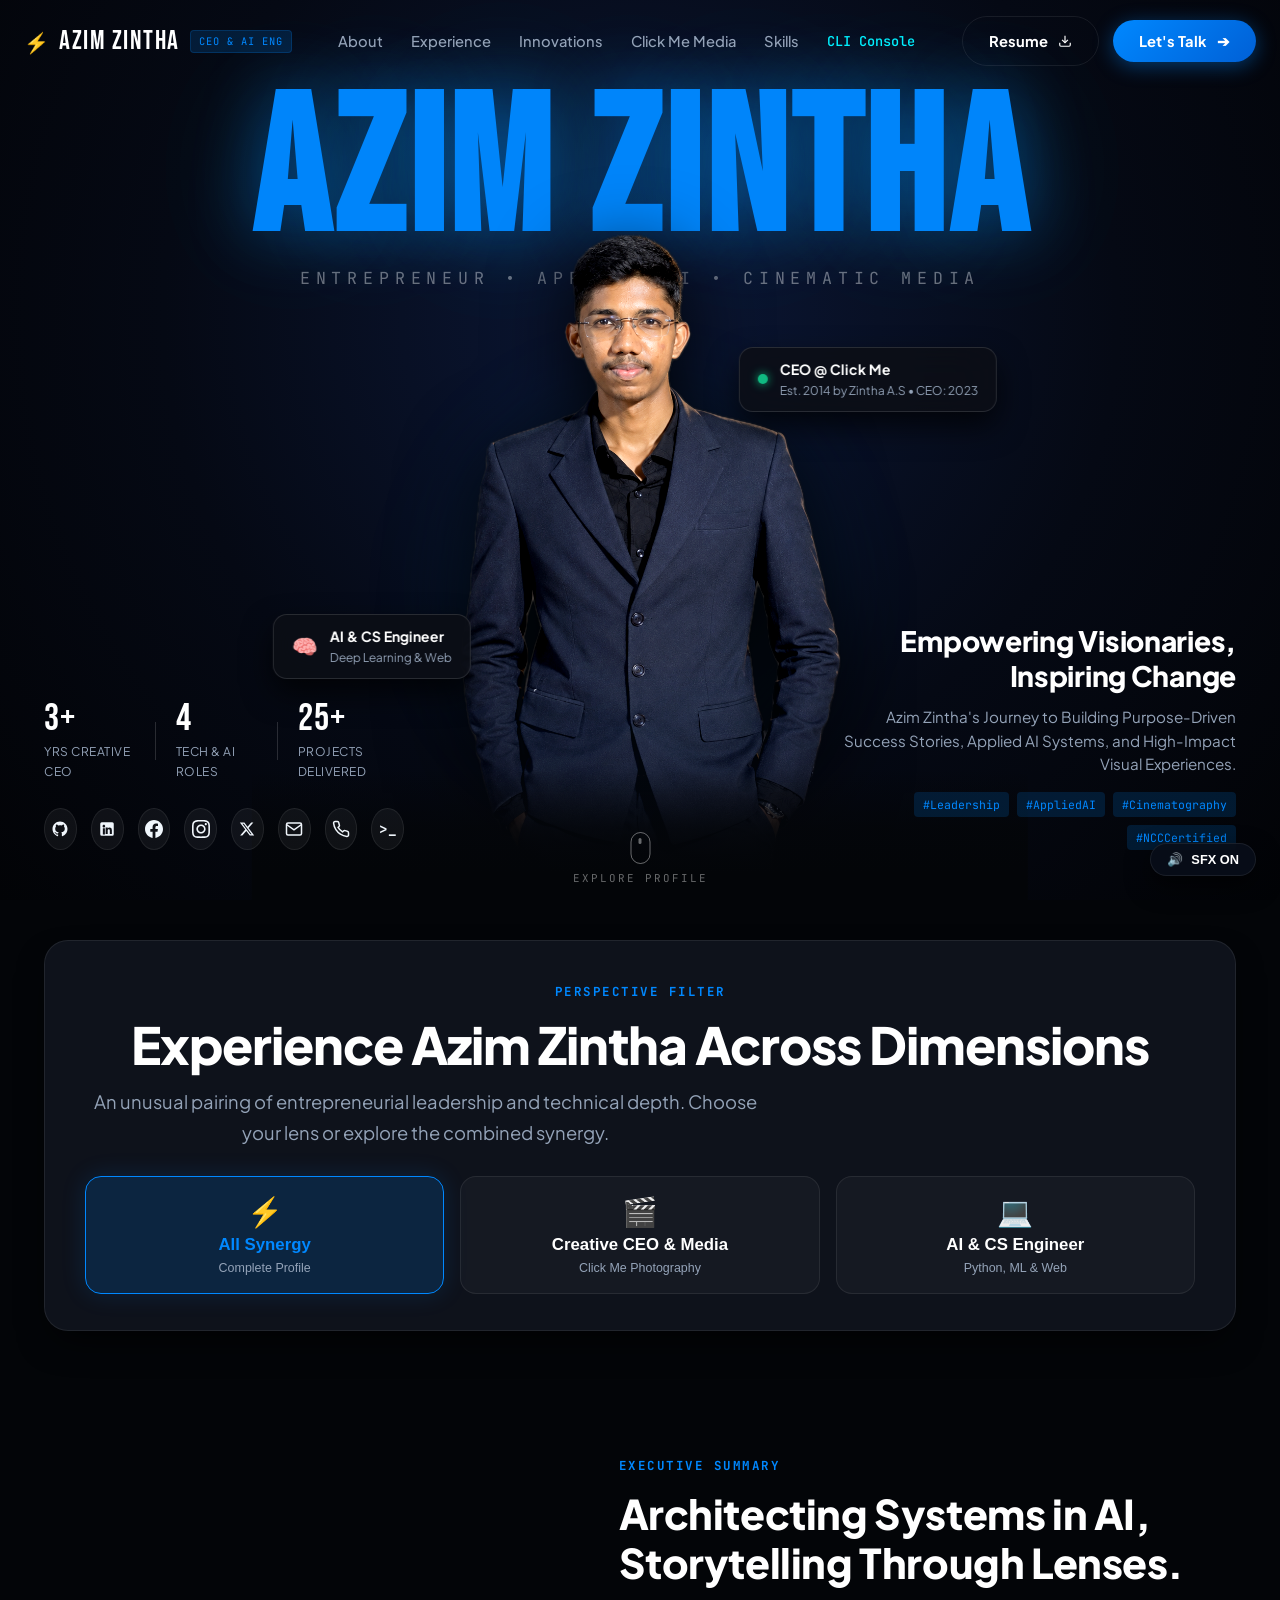
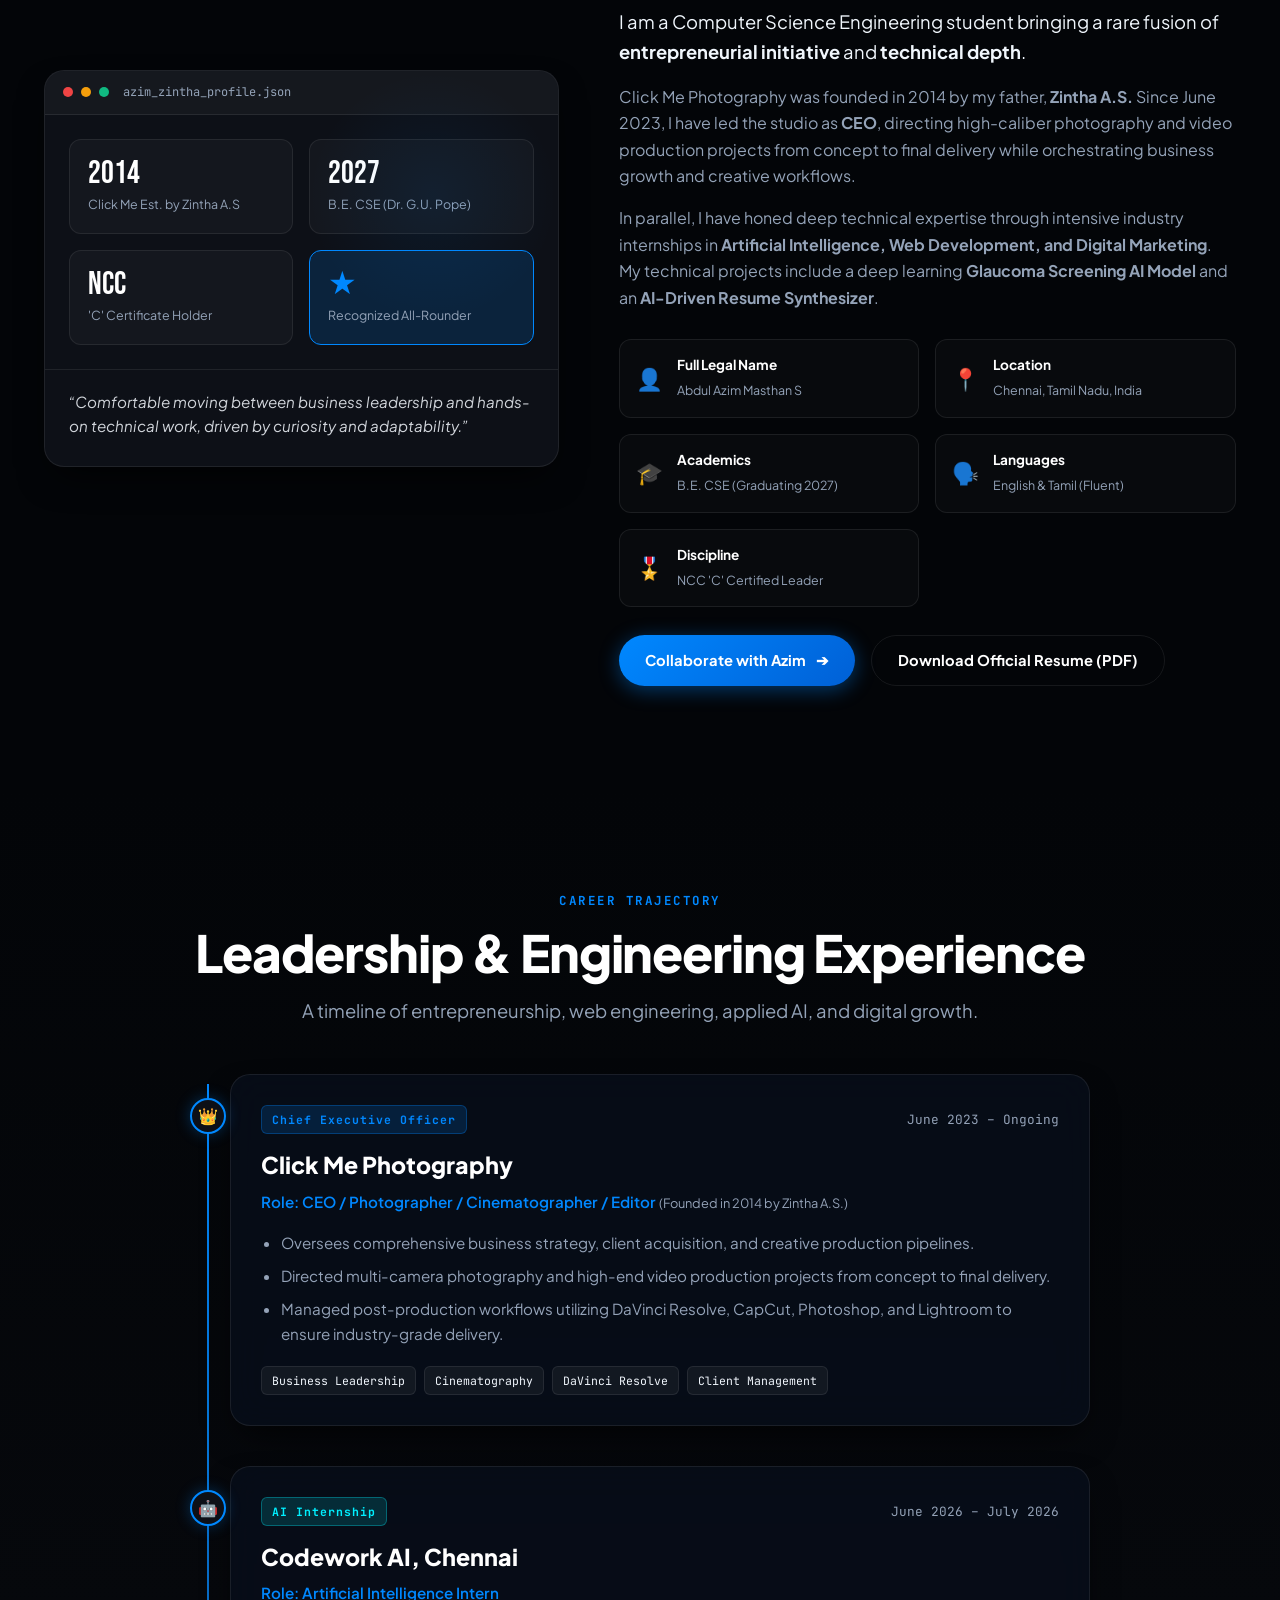
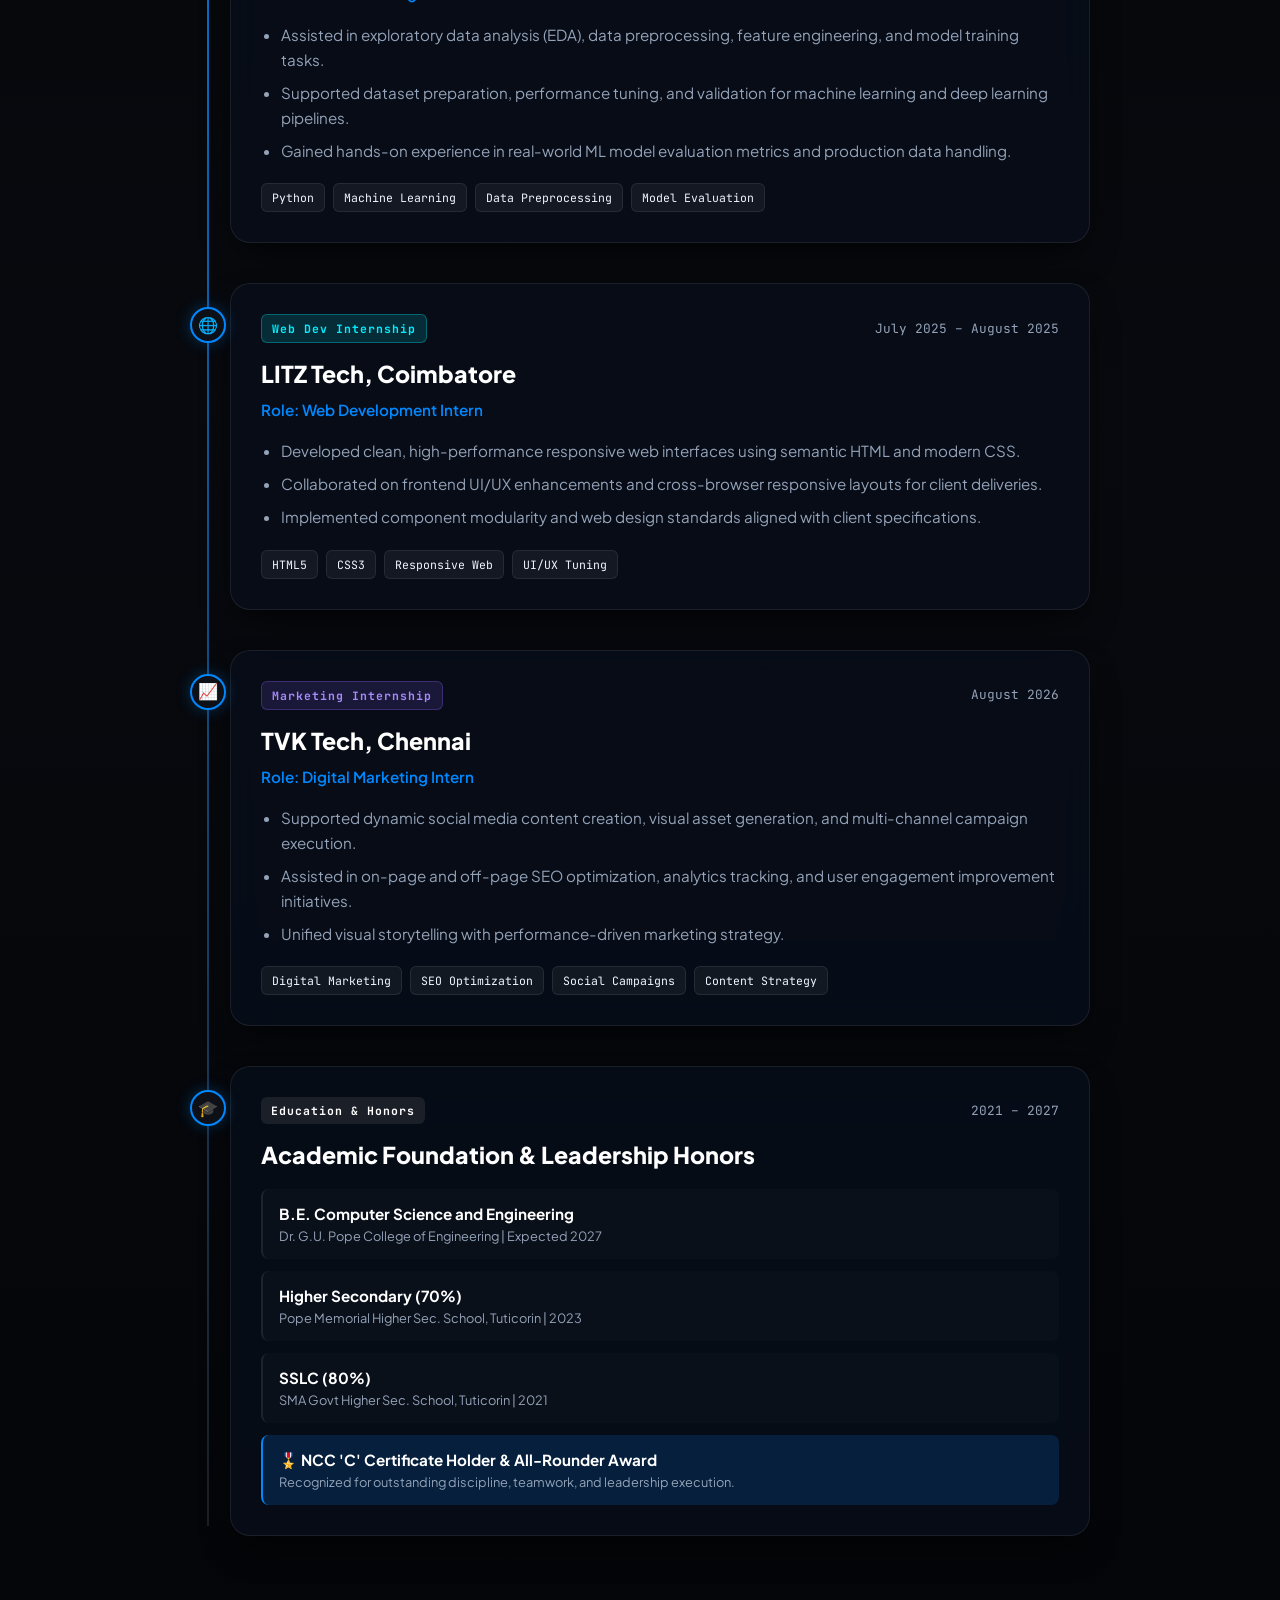
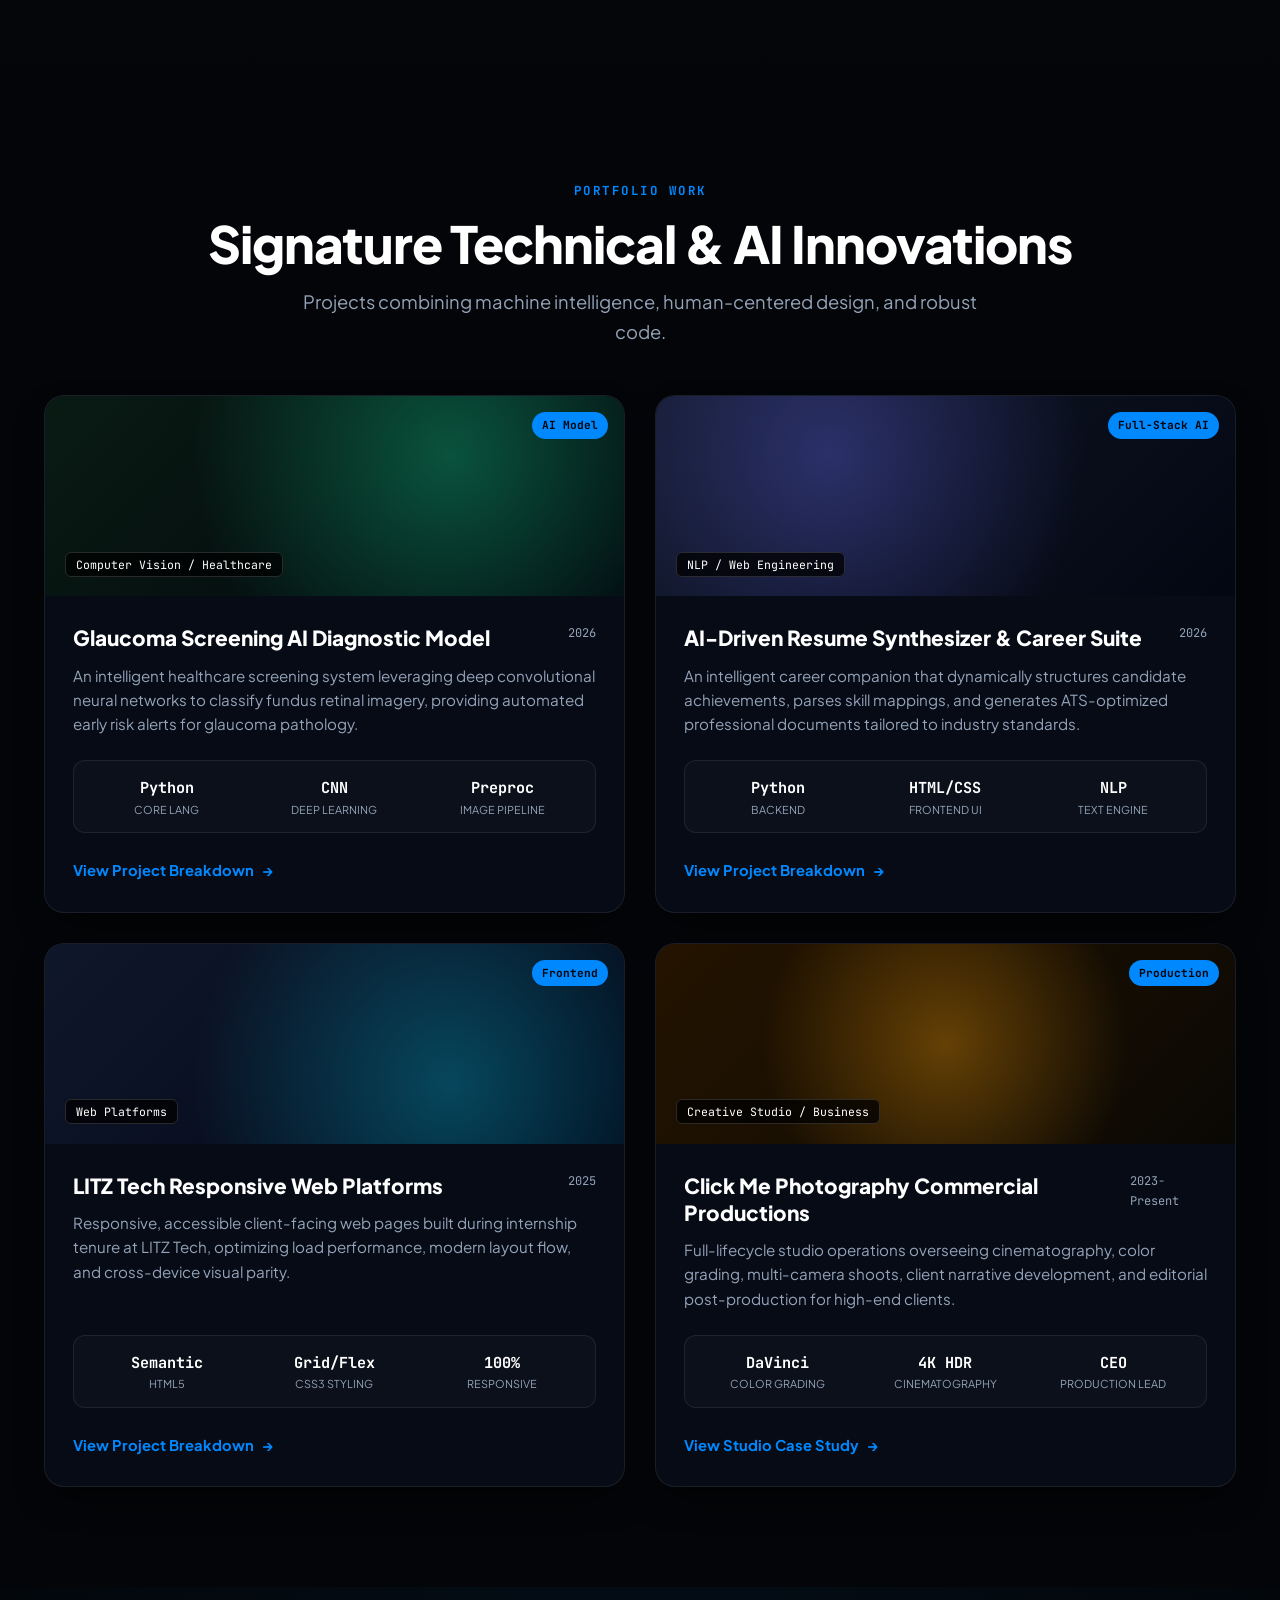
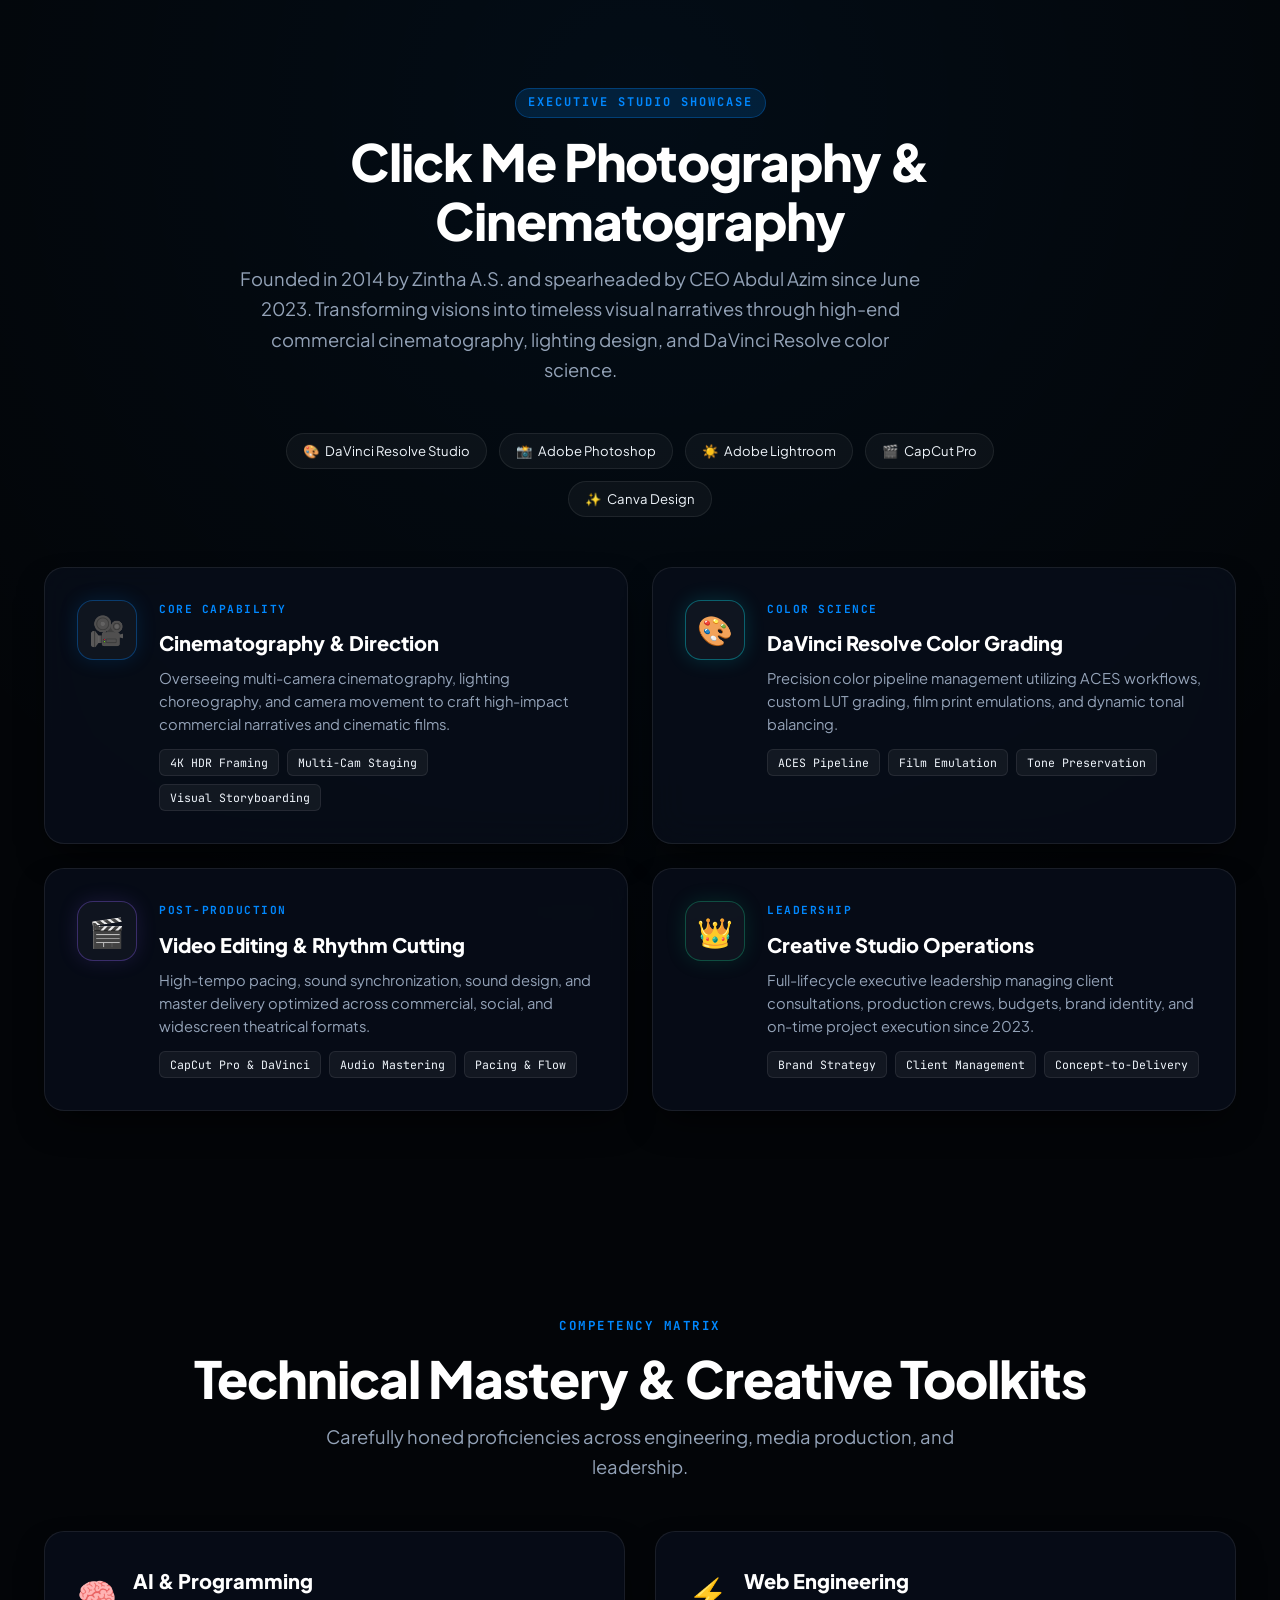
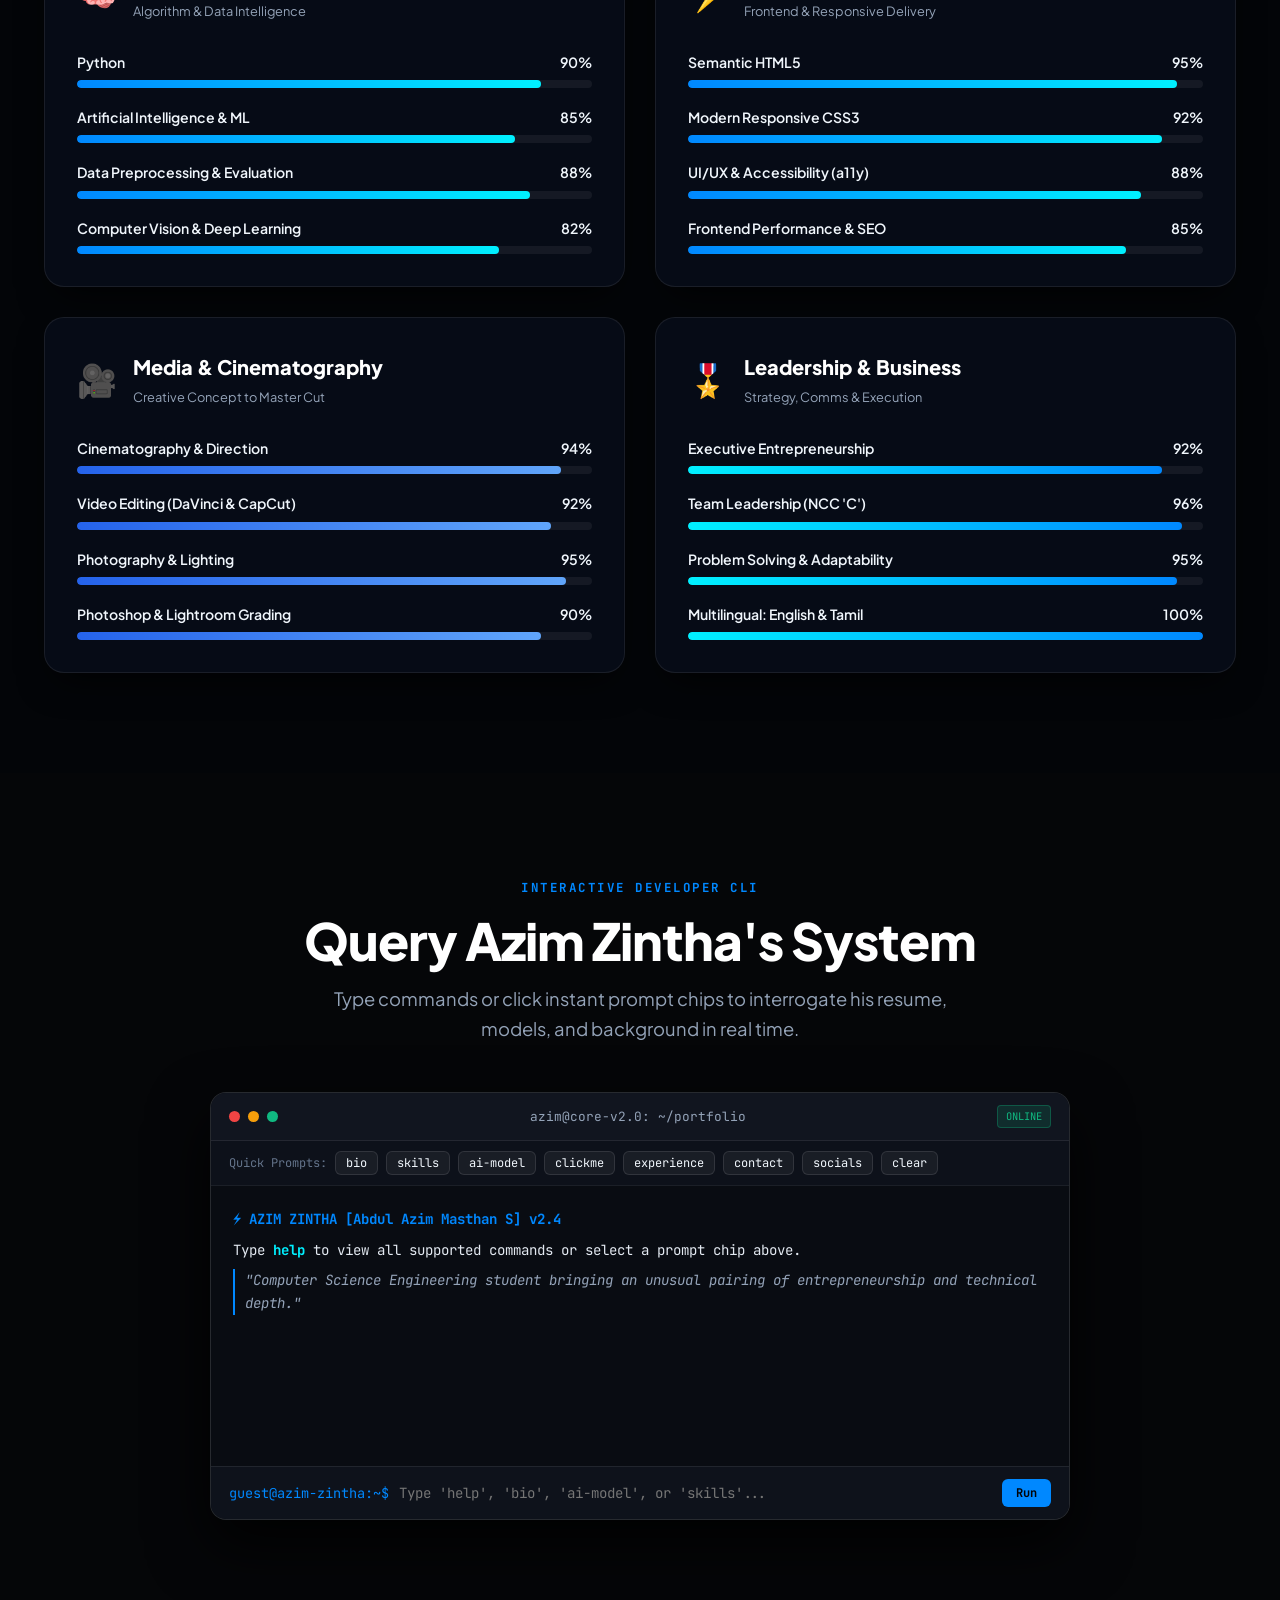
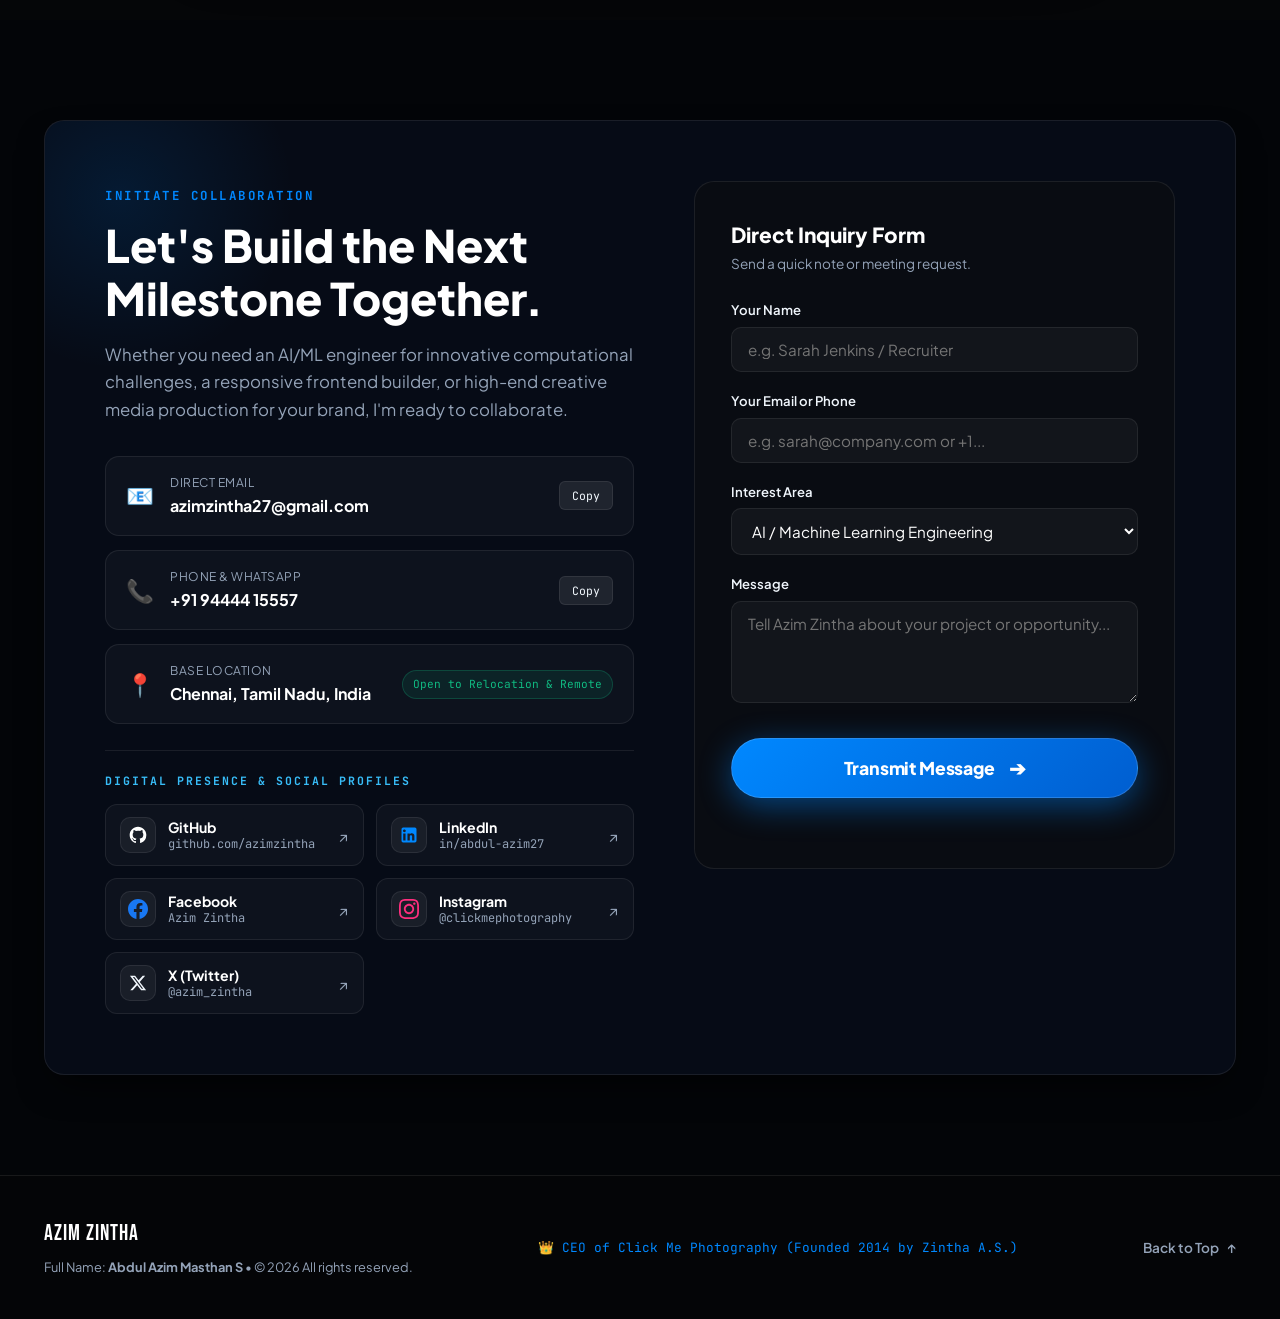
==== commit 50694694: "index.html" ====
--- a/index.html
+++ b/index.html
@@ -1,6 +1,7 @@
 <!DOCTYPE html>
 <html lang="en">
 <head>
+    <link rel="canonical" href="https://azimzintha.netlify.app/" />
   <meta charset="UTF-8">
   <meta name="viewport" content="width=device-width, initial-scale=1.0">
   <title>Azim Zintha | CEO, AI &amp; CS Engineer</title>
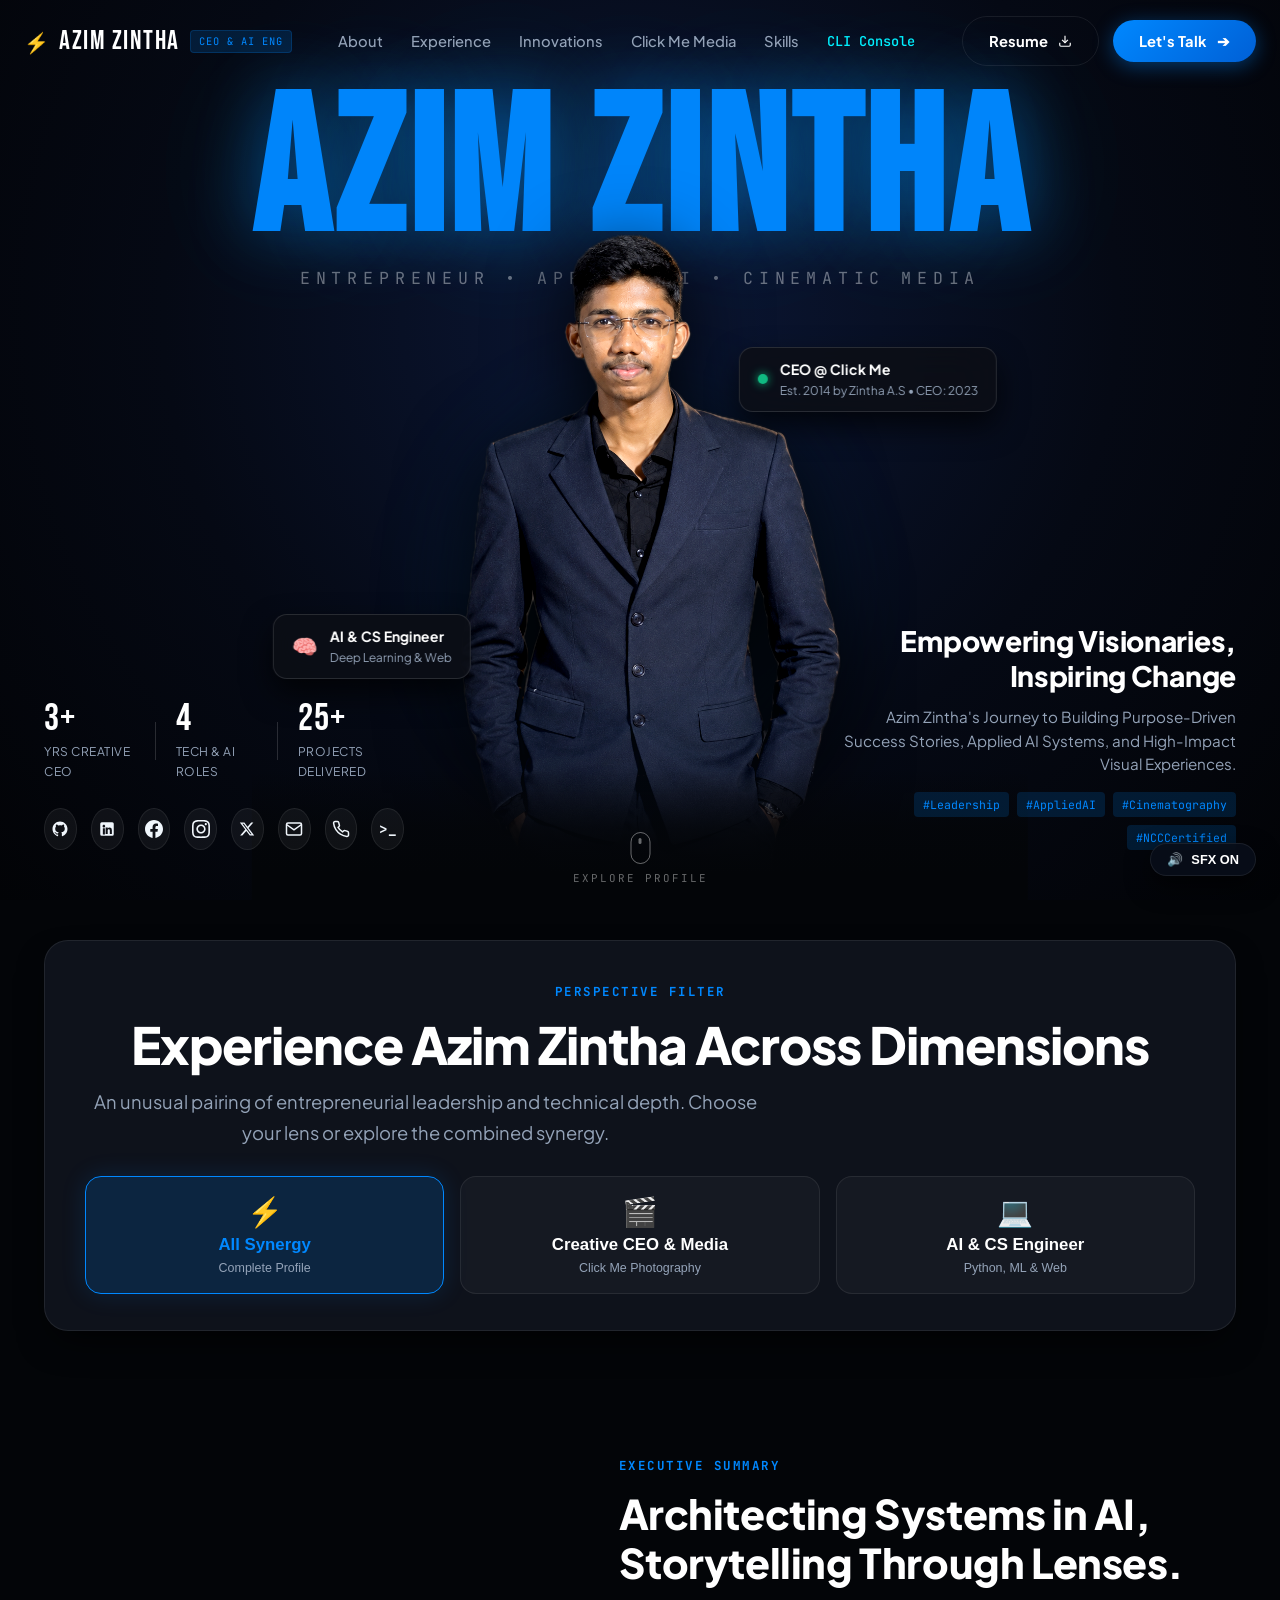
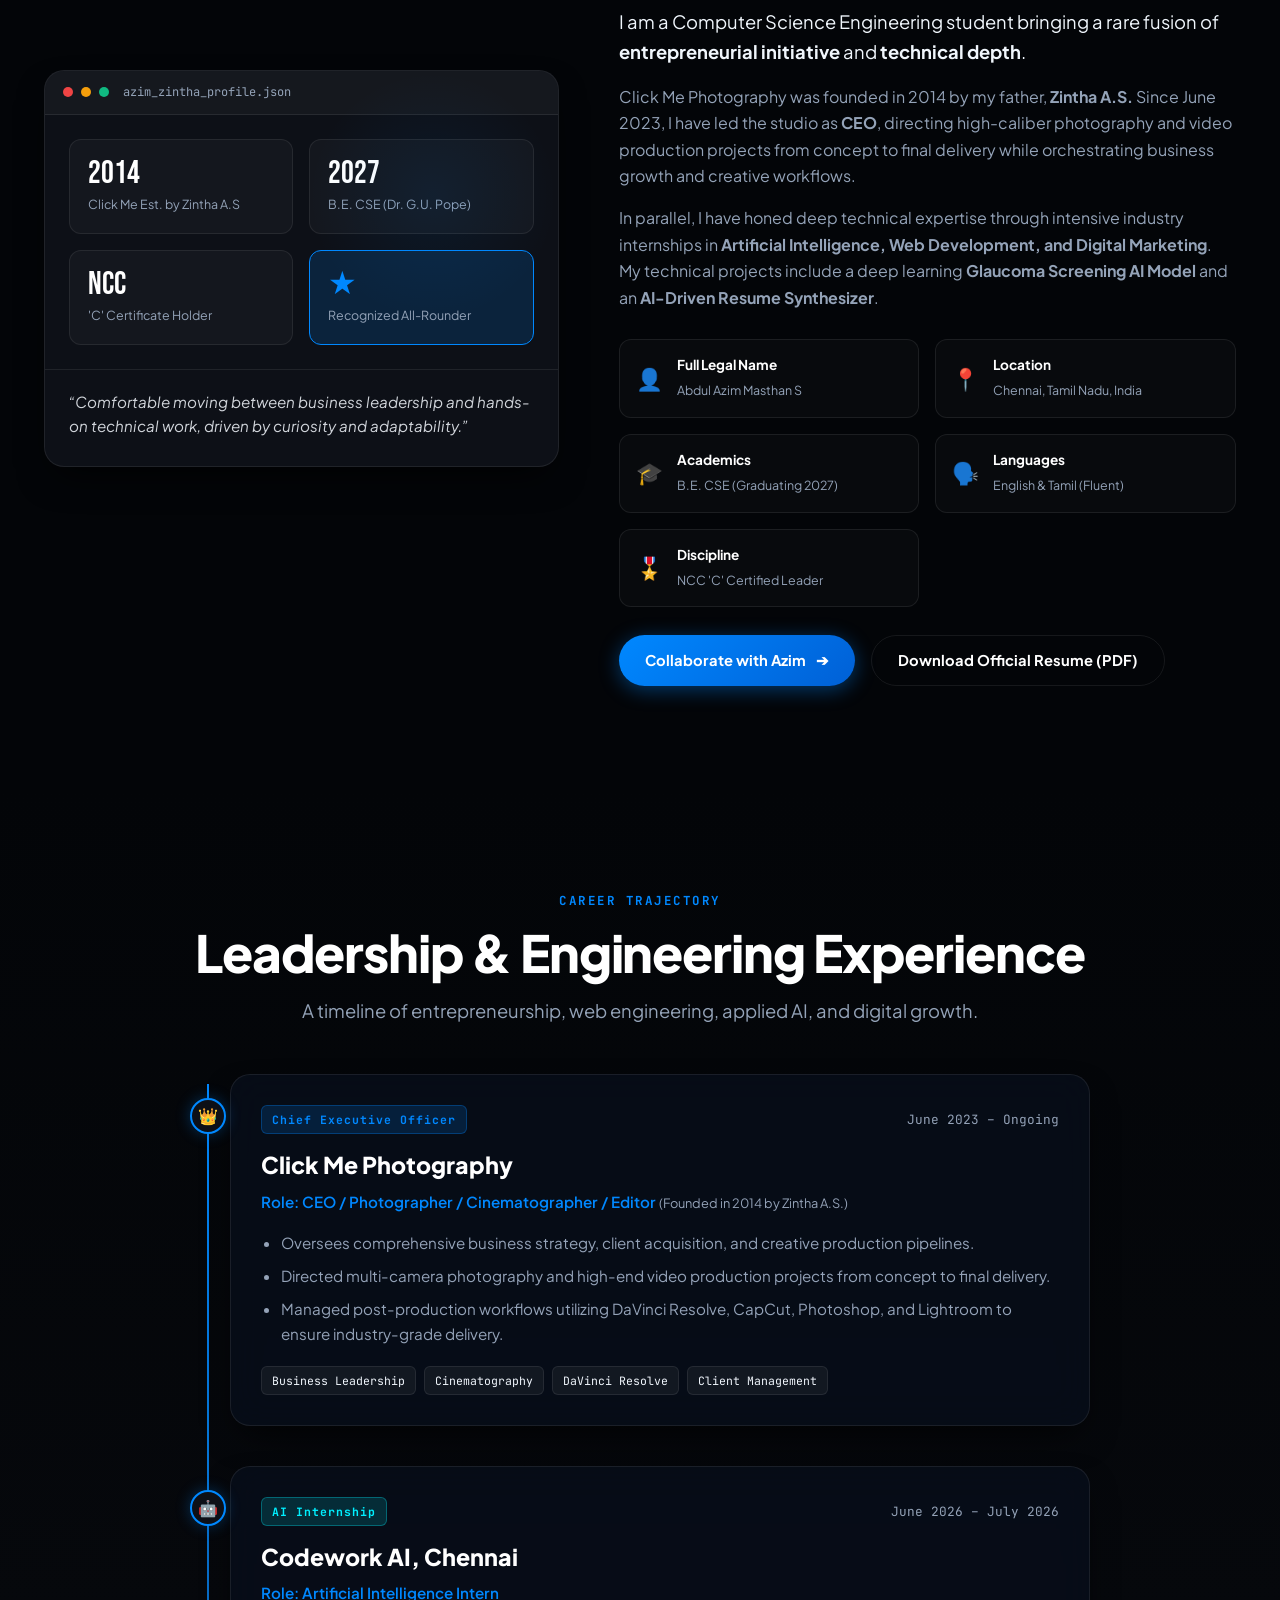
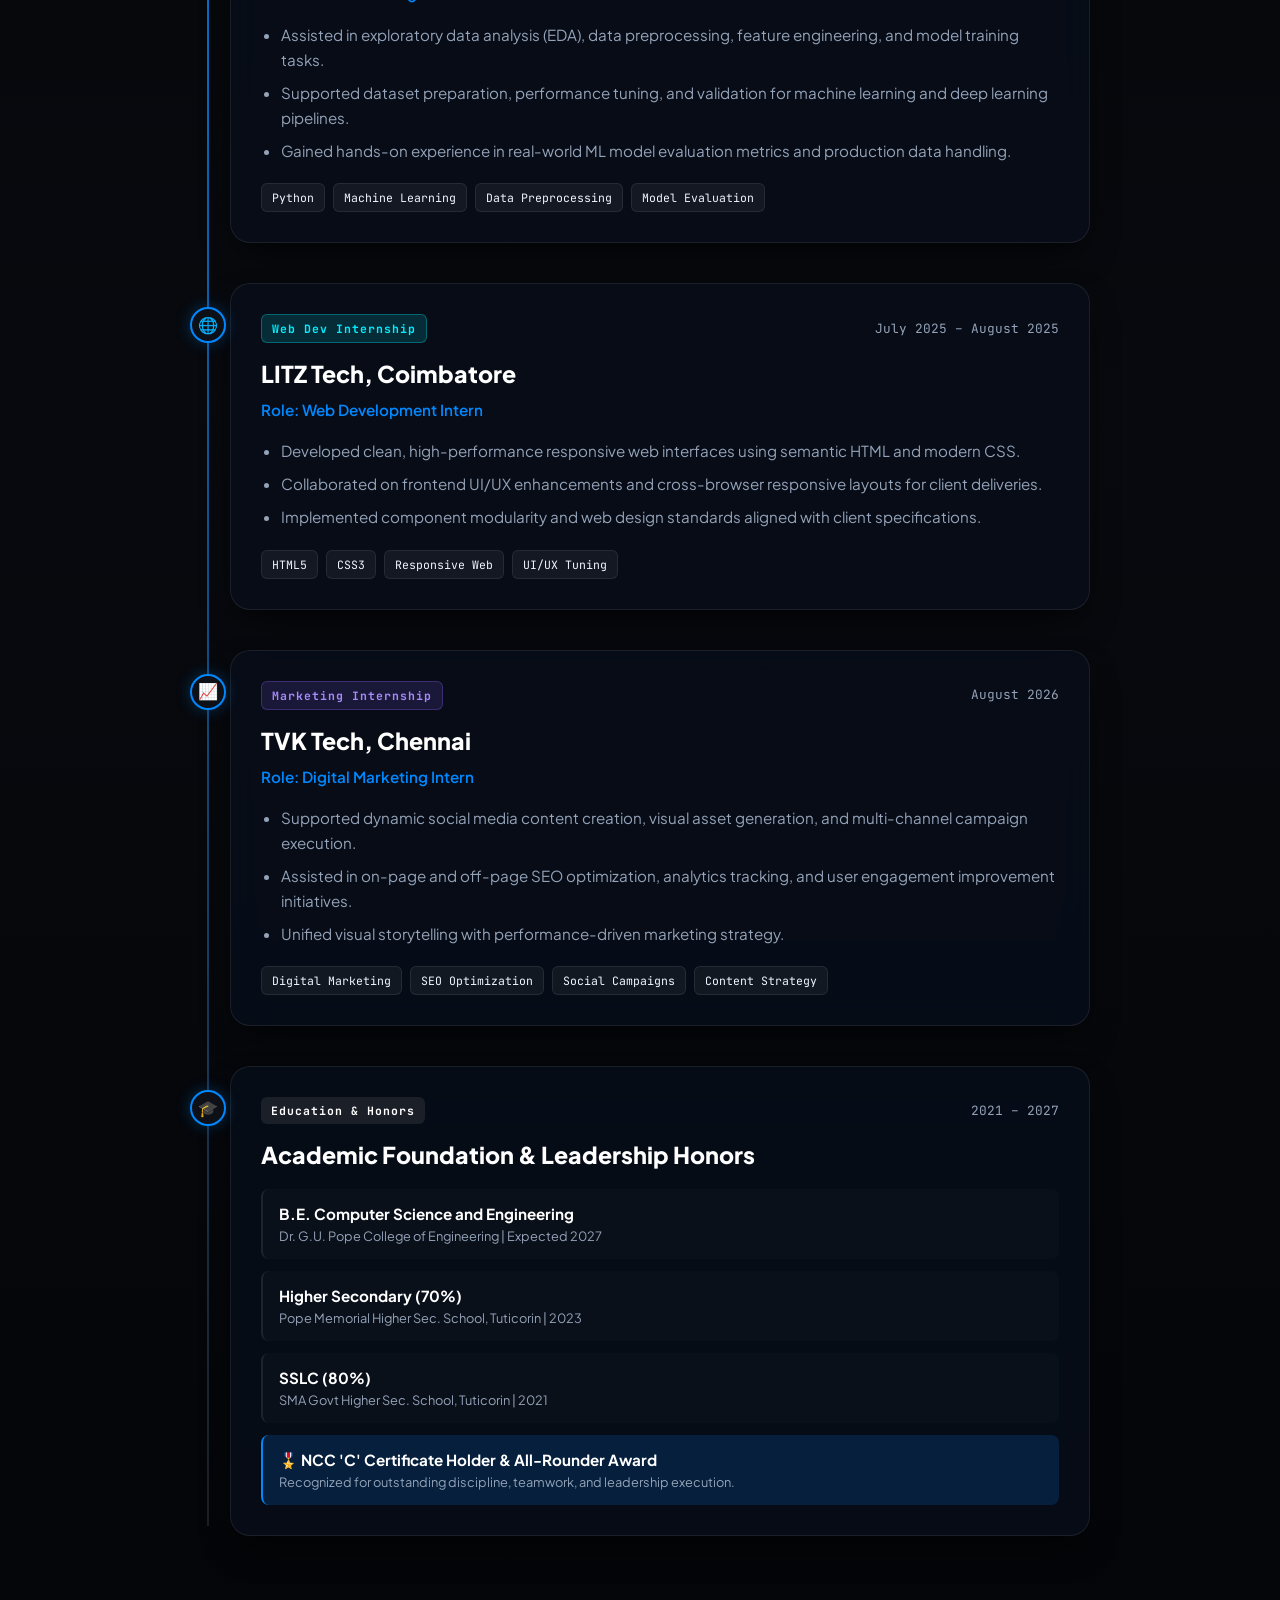
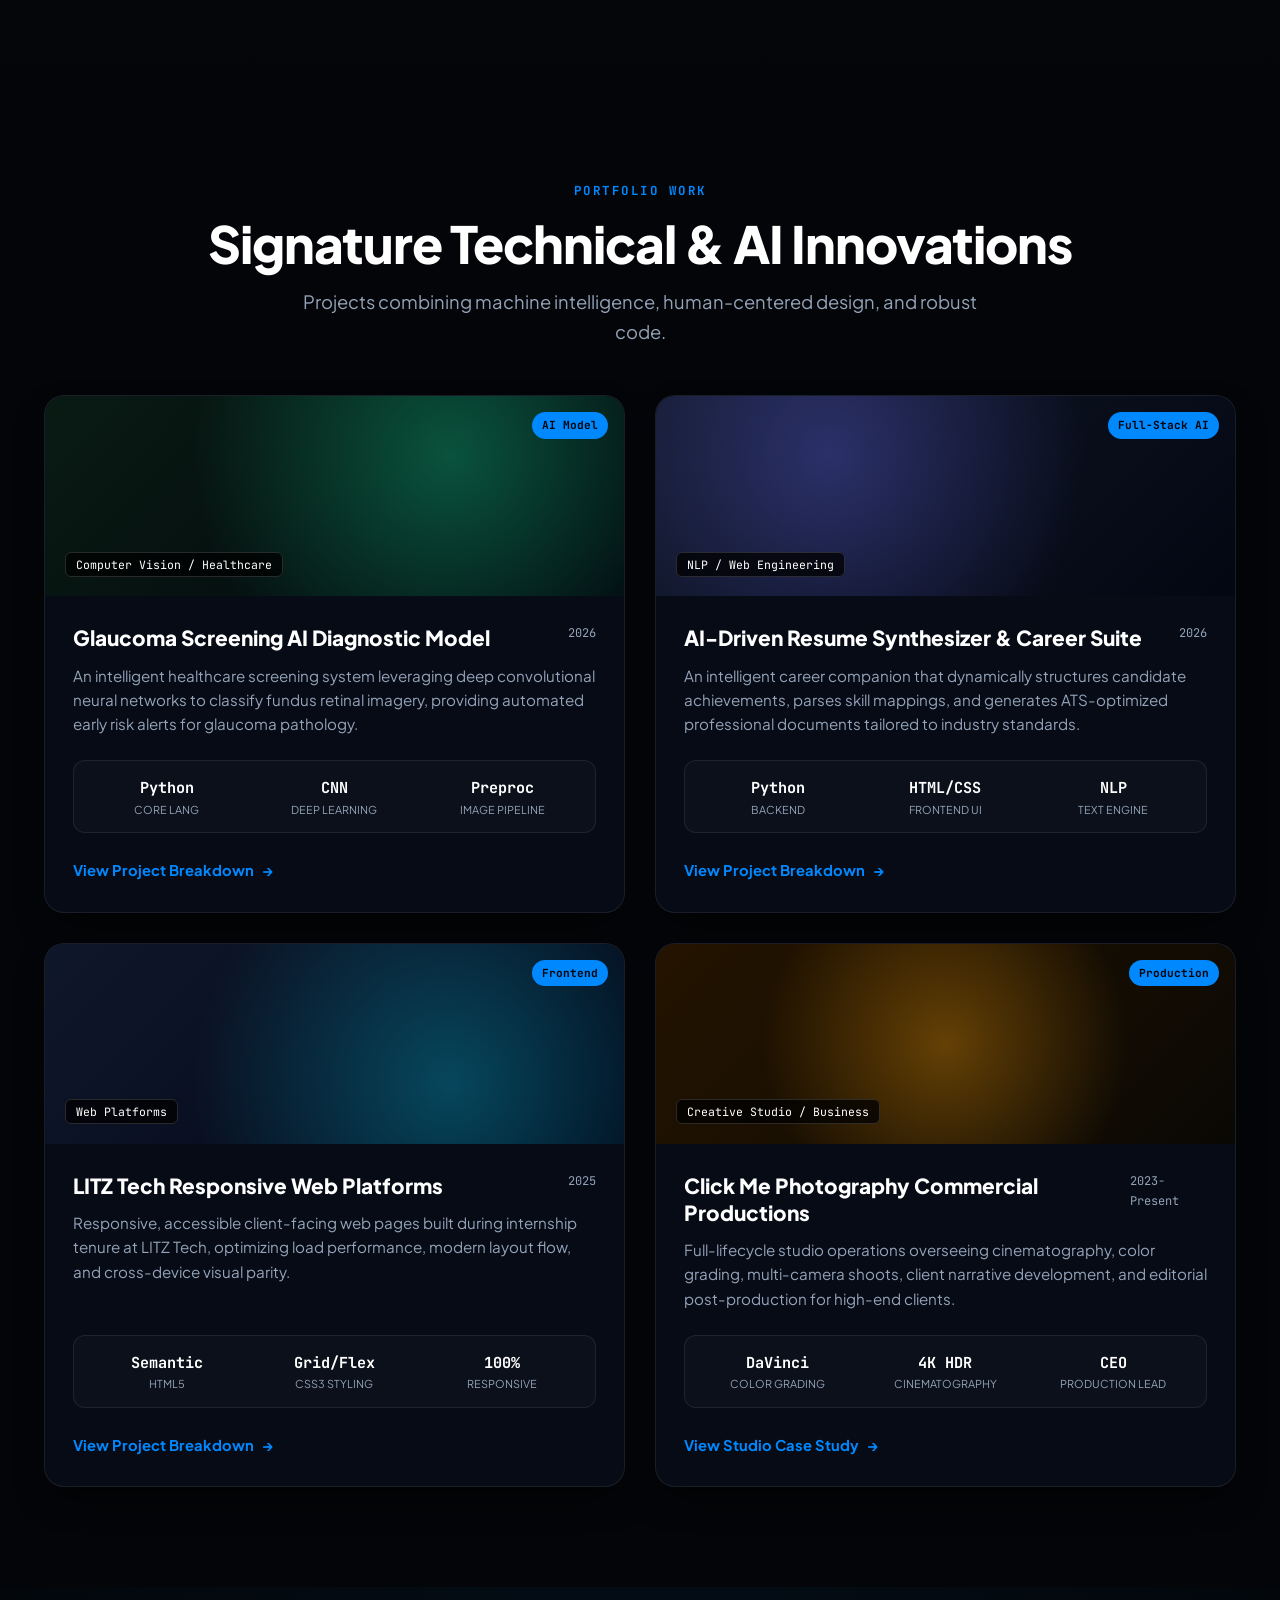
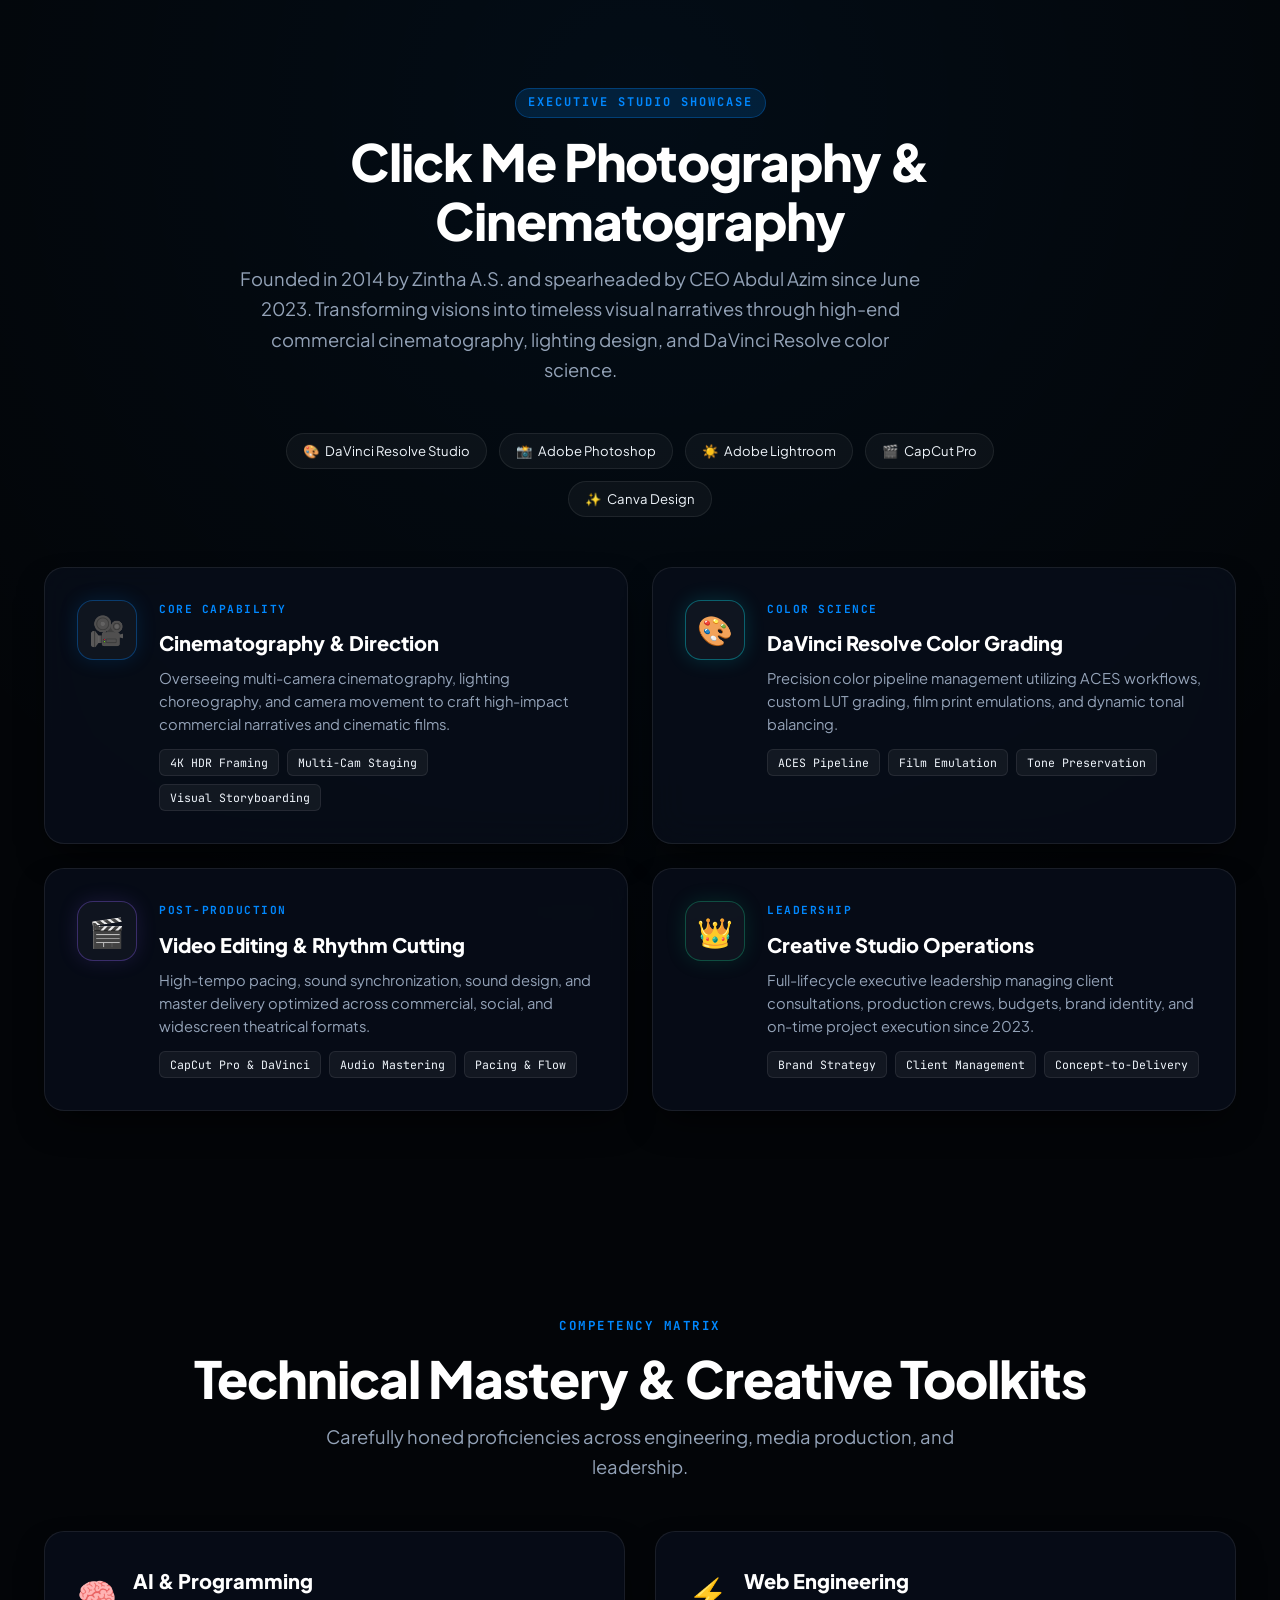
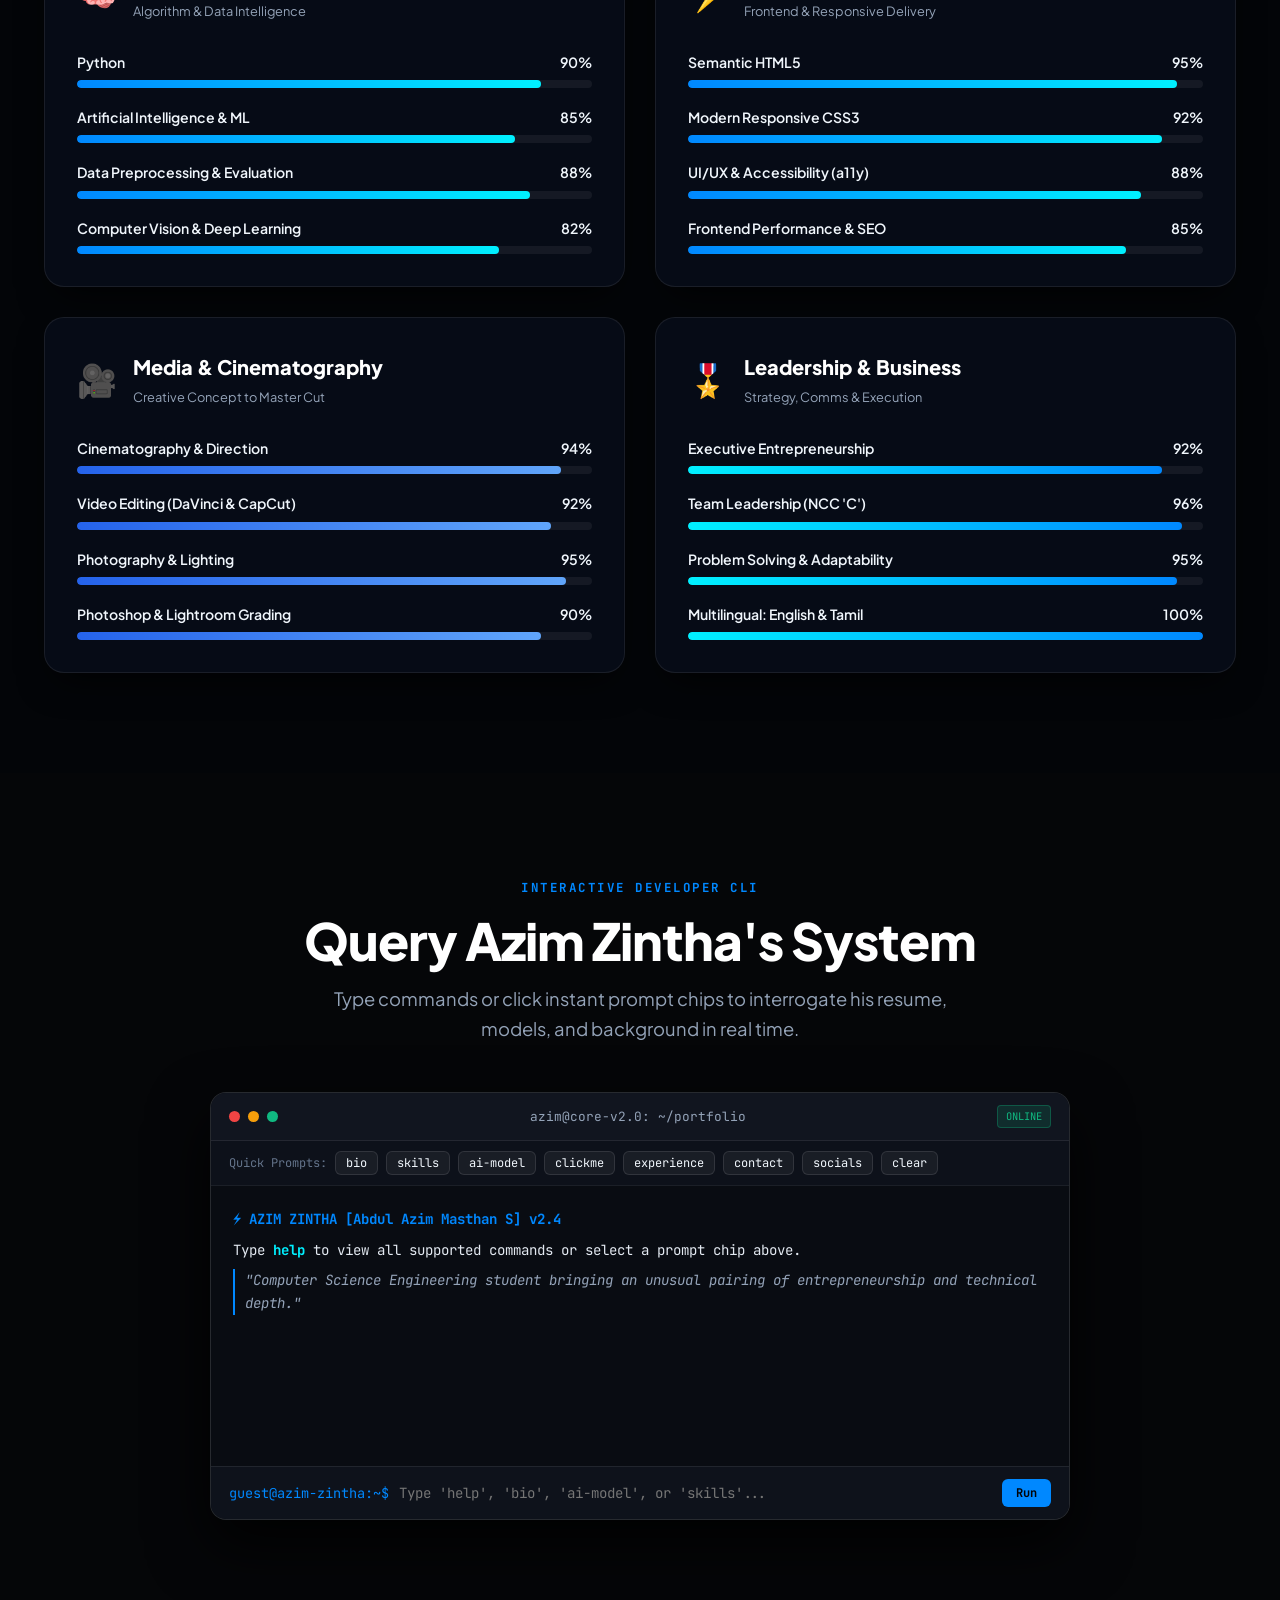
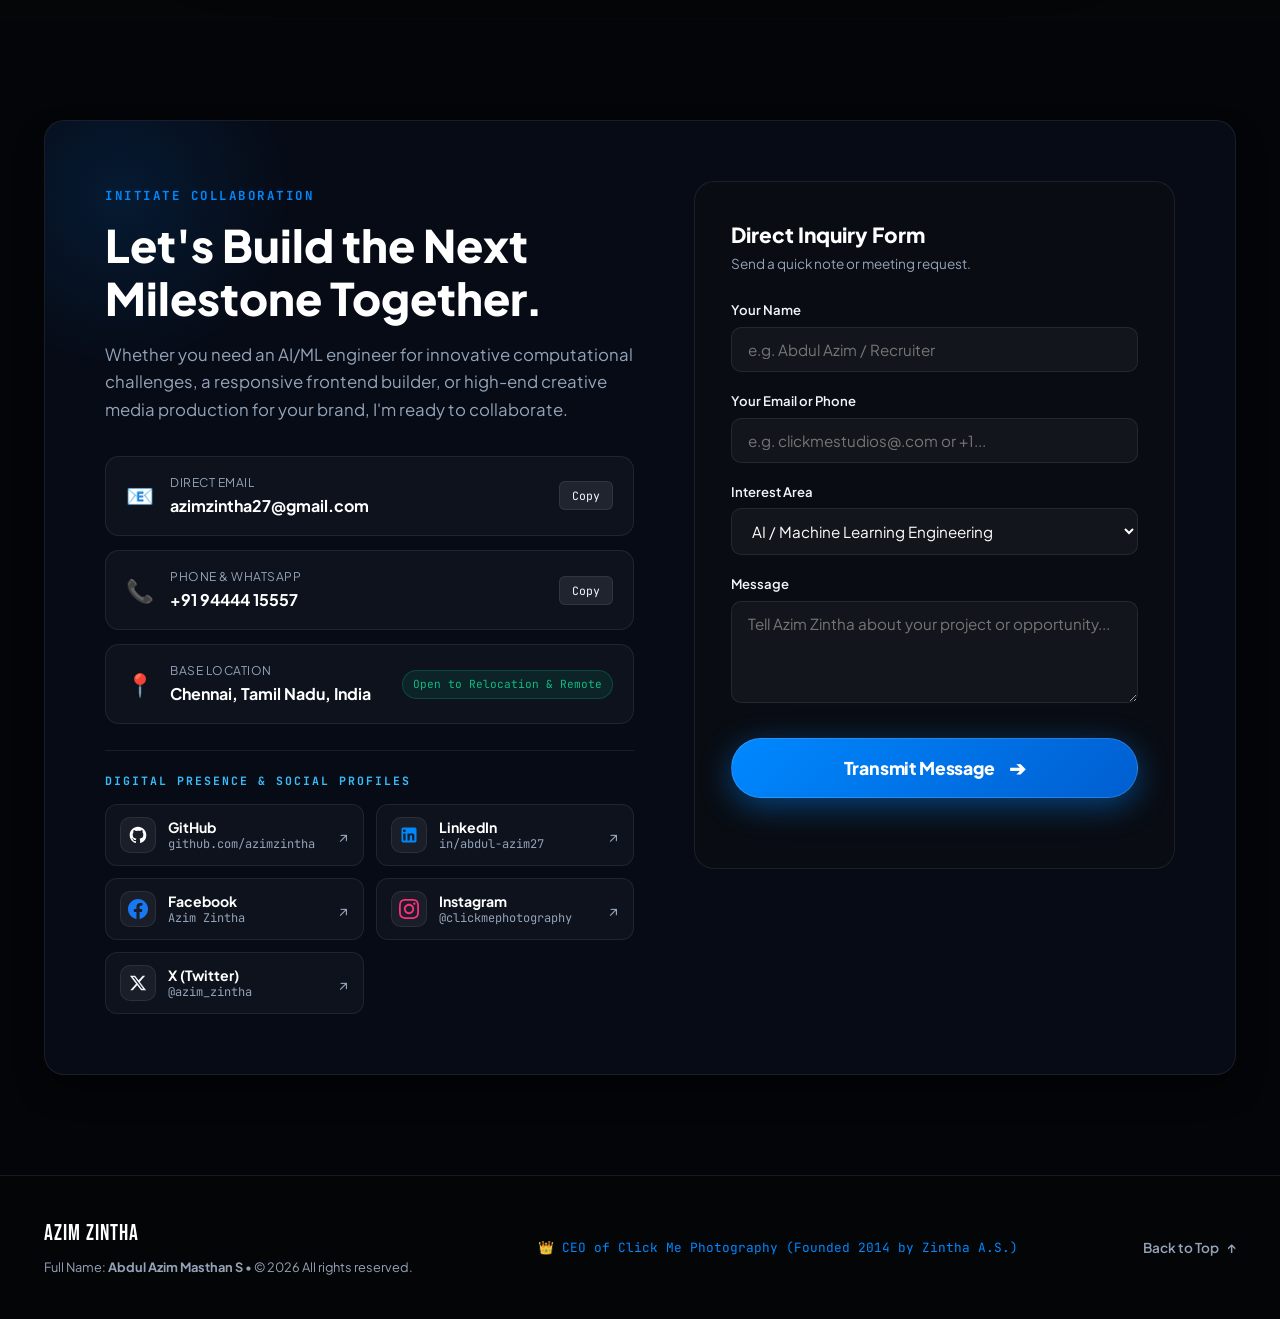
==== commit bf0ba0ff: "Update index.html" ====
--- a/index.html
+++ b/index.html
@@ -1061,7 +1061,9 @@
 
             <!-- Interactive Quick Message Box -->
             <div class="contact-right">
-              <form class="contact-form" id="contactForm">
+              <form class="contact-form" id="contactForm" name="contact" method="POST" data-netlify="true">
+                <input type="hidden" name="form-name" value="contact" />
+                  
                 <div class="form-header">
                   <h3>Direct Inquiry Form</h3>
                   <p>Send a quick note or meeting request.</p>
@@ -1069,12 +1071,12 @@
 
                 <div class="form-group">
                   <label for="senderName">Your Name</label>
-                  <input type="text" id="senderName" class="form-input" placeholder="e.g. Sarah Jenkins / Recruiter" required>
+                  <input type="text" id="senderName" class="form-input" placeholder="e.g. Abdul Azim / Recruiter" required>
                 </div>
 
                 <div class="form-group">
                   <label for="senderEmail">Your Email or Phone</label>
-                  <input type="text" id="senderEmail" class="form-input" placeholder="e.g. sarah@company.com or +1..." required>
+                  <input type="text" id="senderEmail" class="form-input" placeholder="e.g. clickmestudios@.com or +1..." required>
                 </div>
 
                 <div class="form-group">
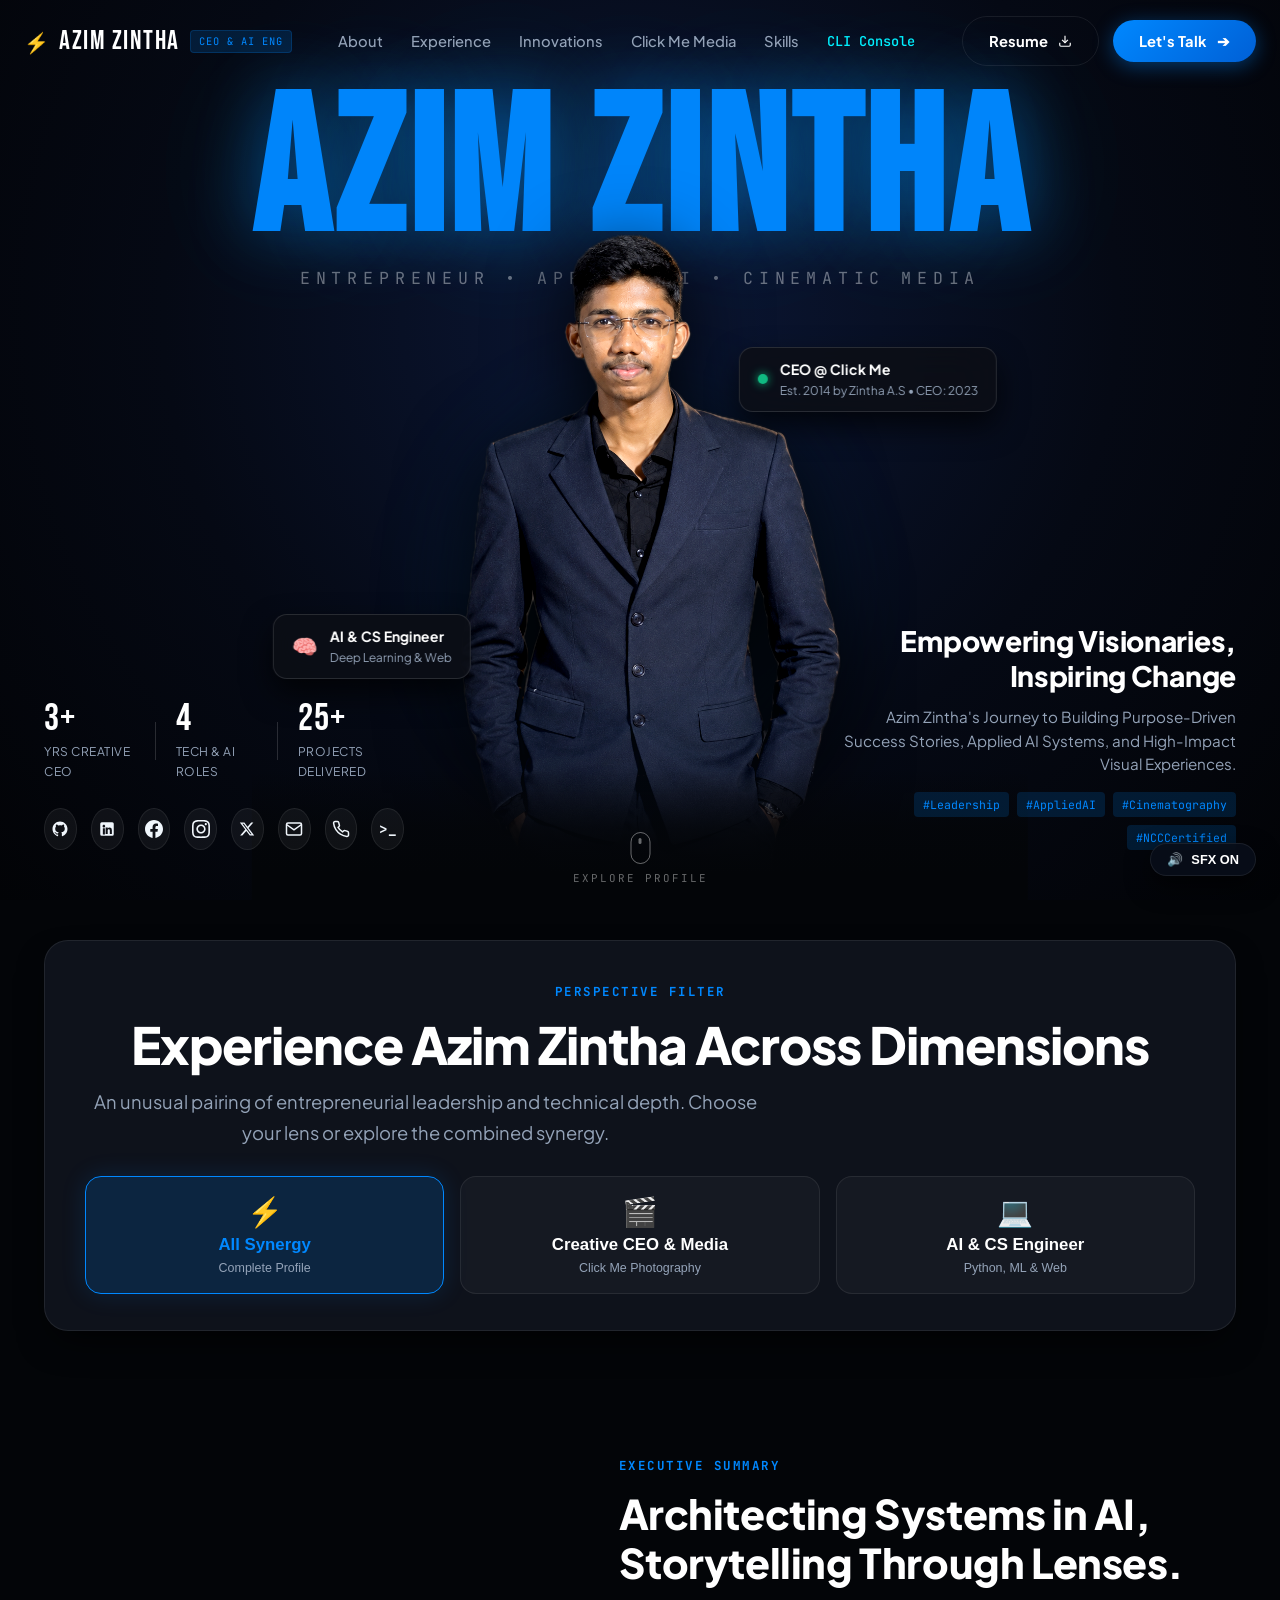
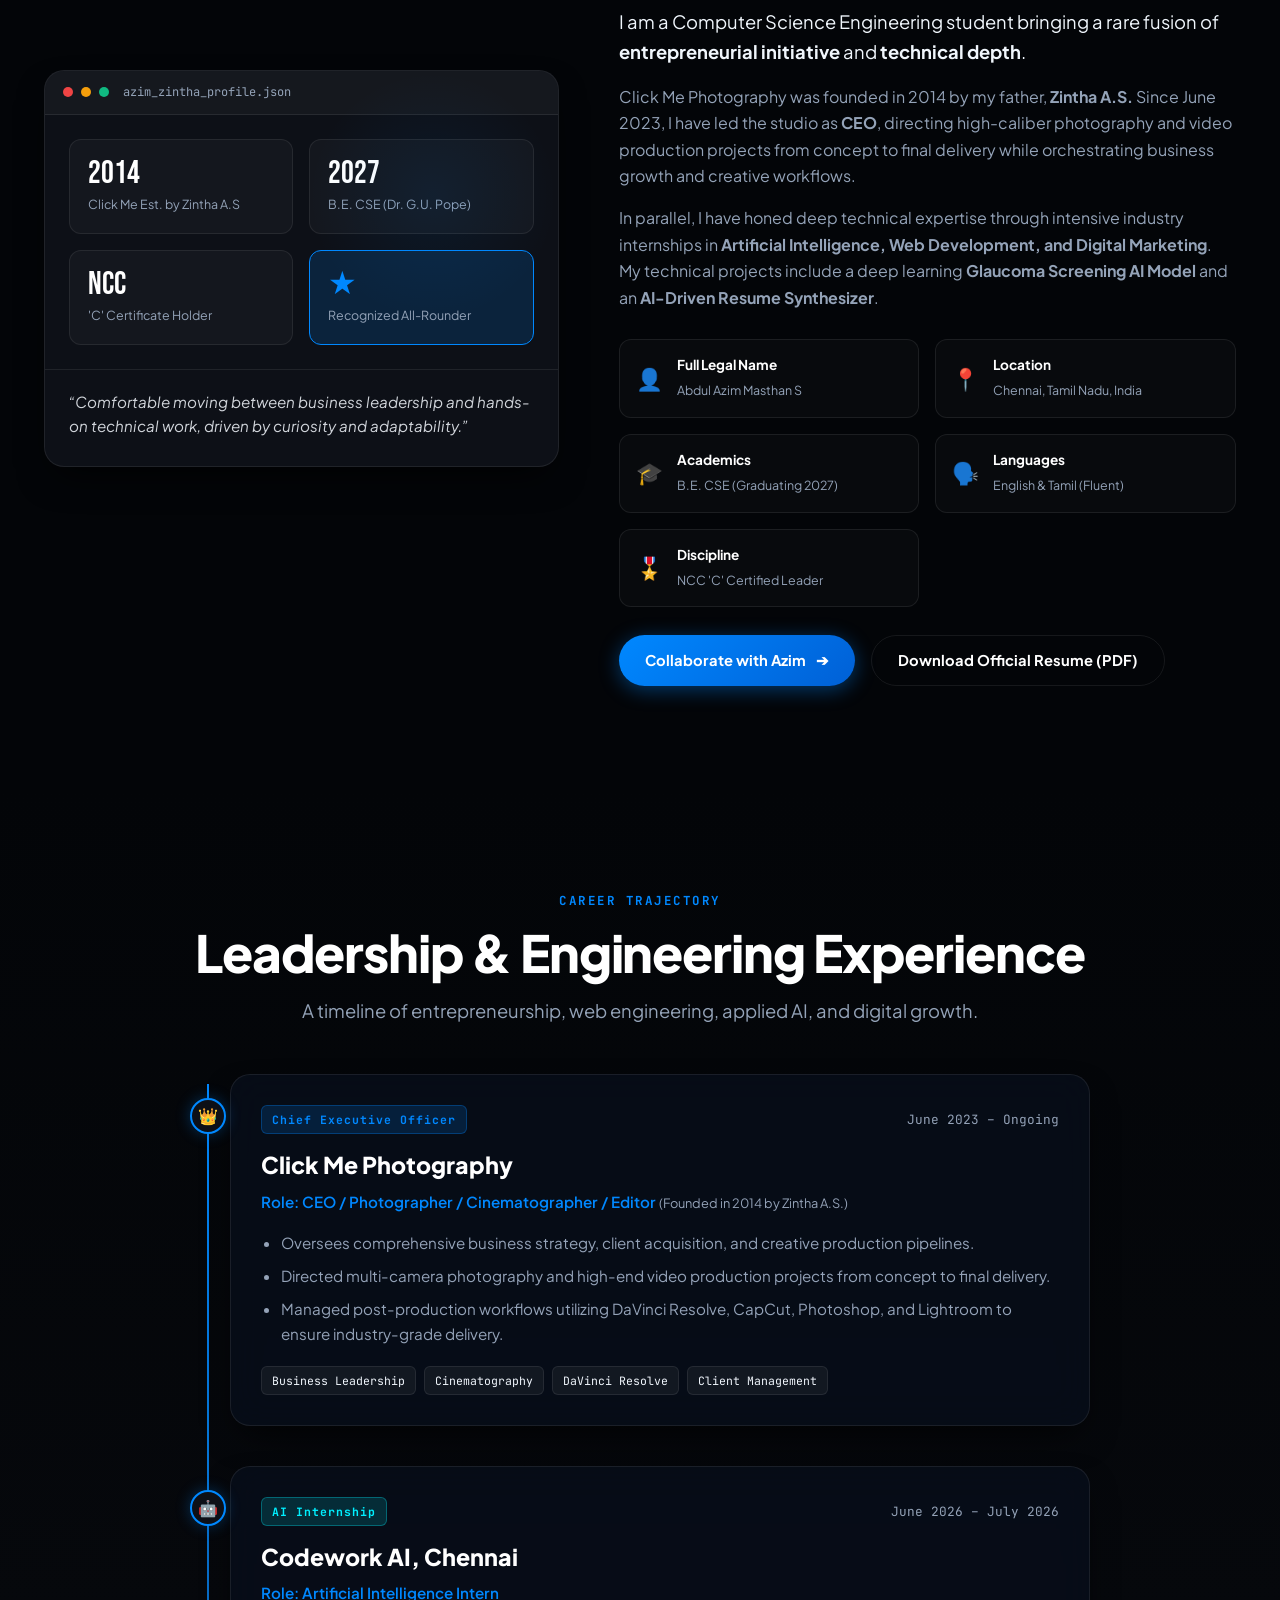
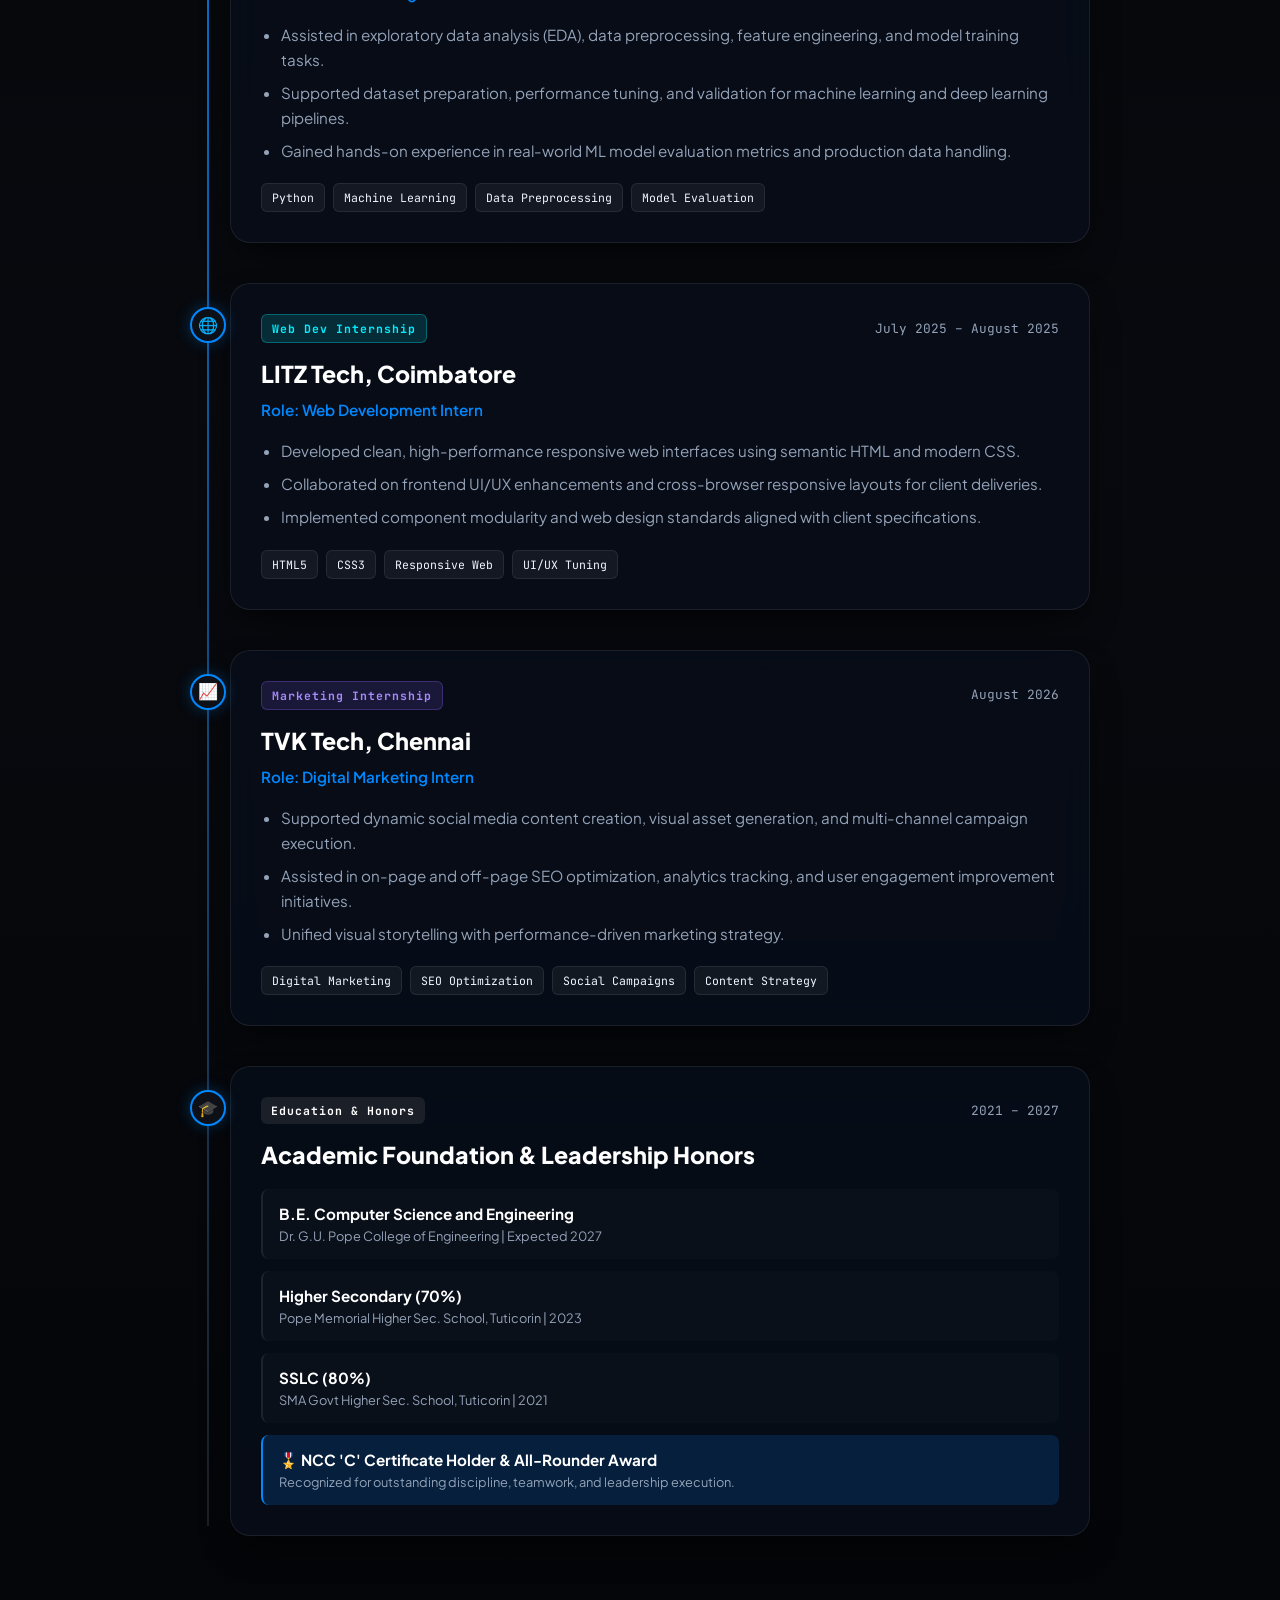
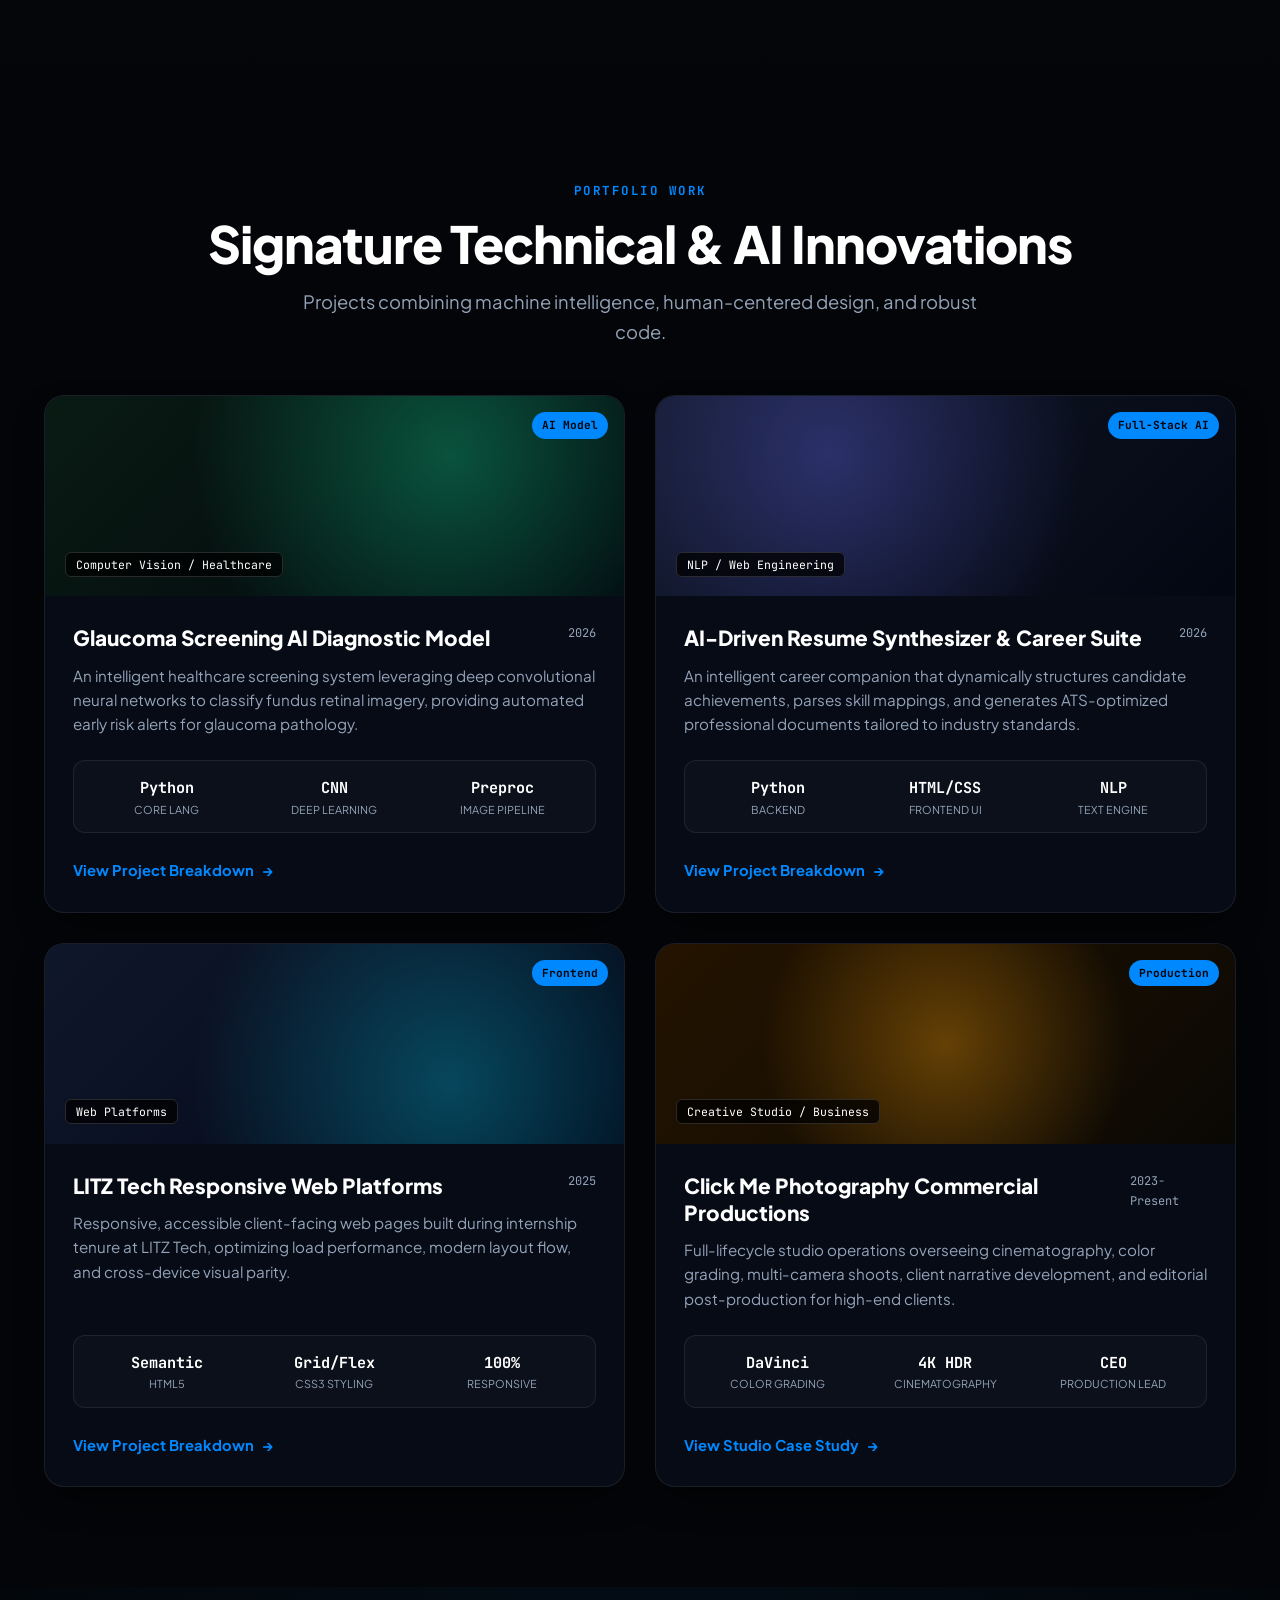
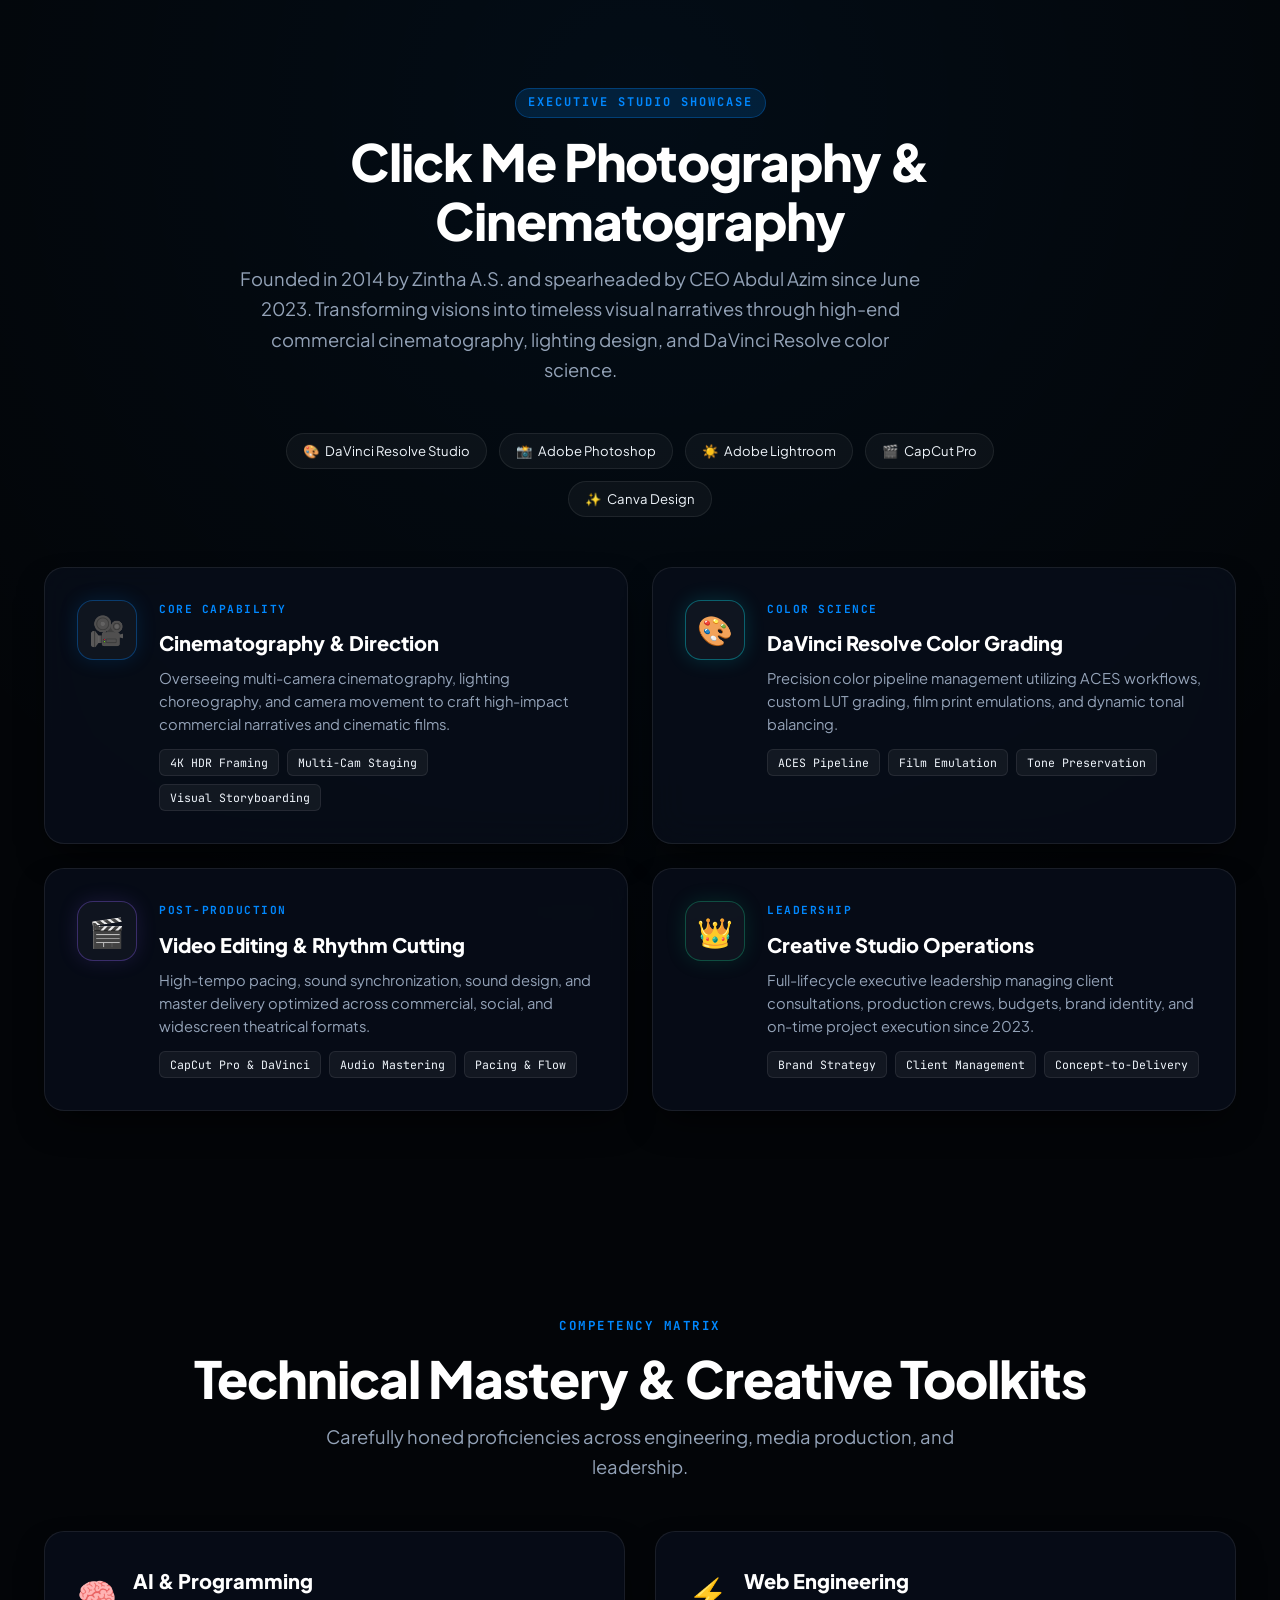
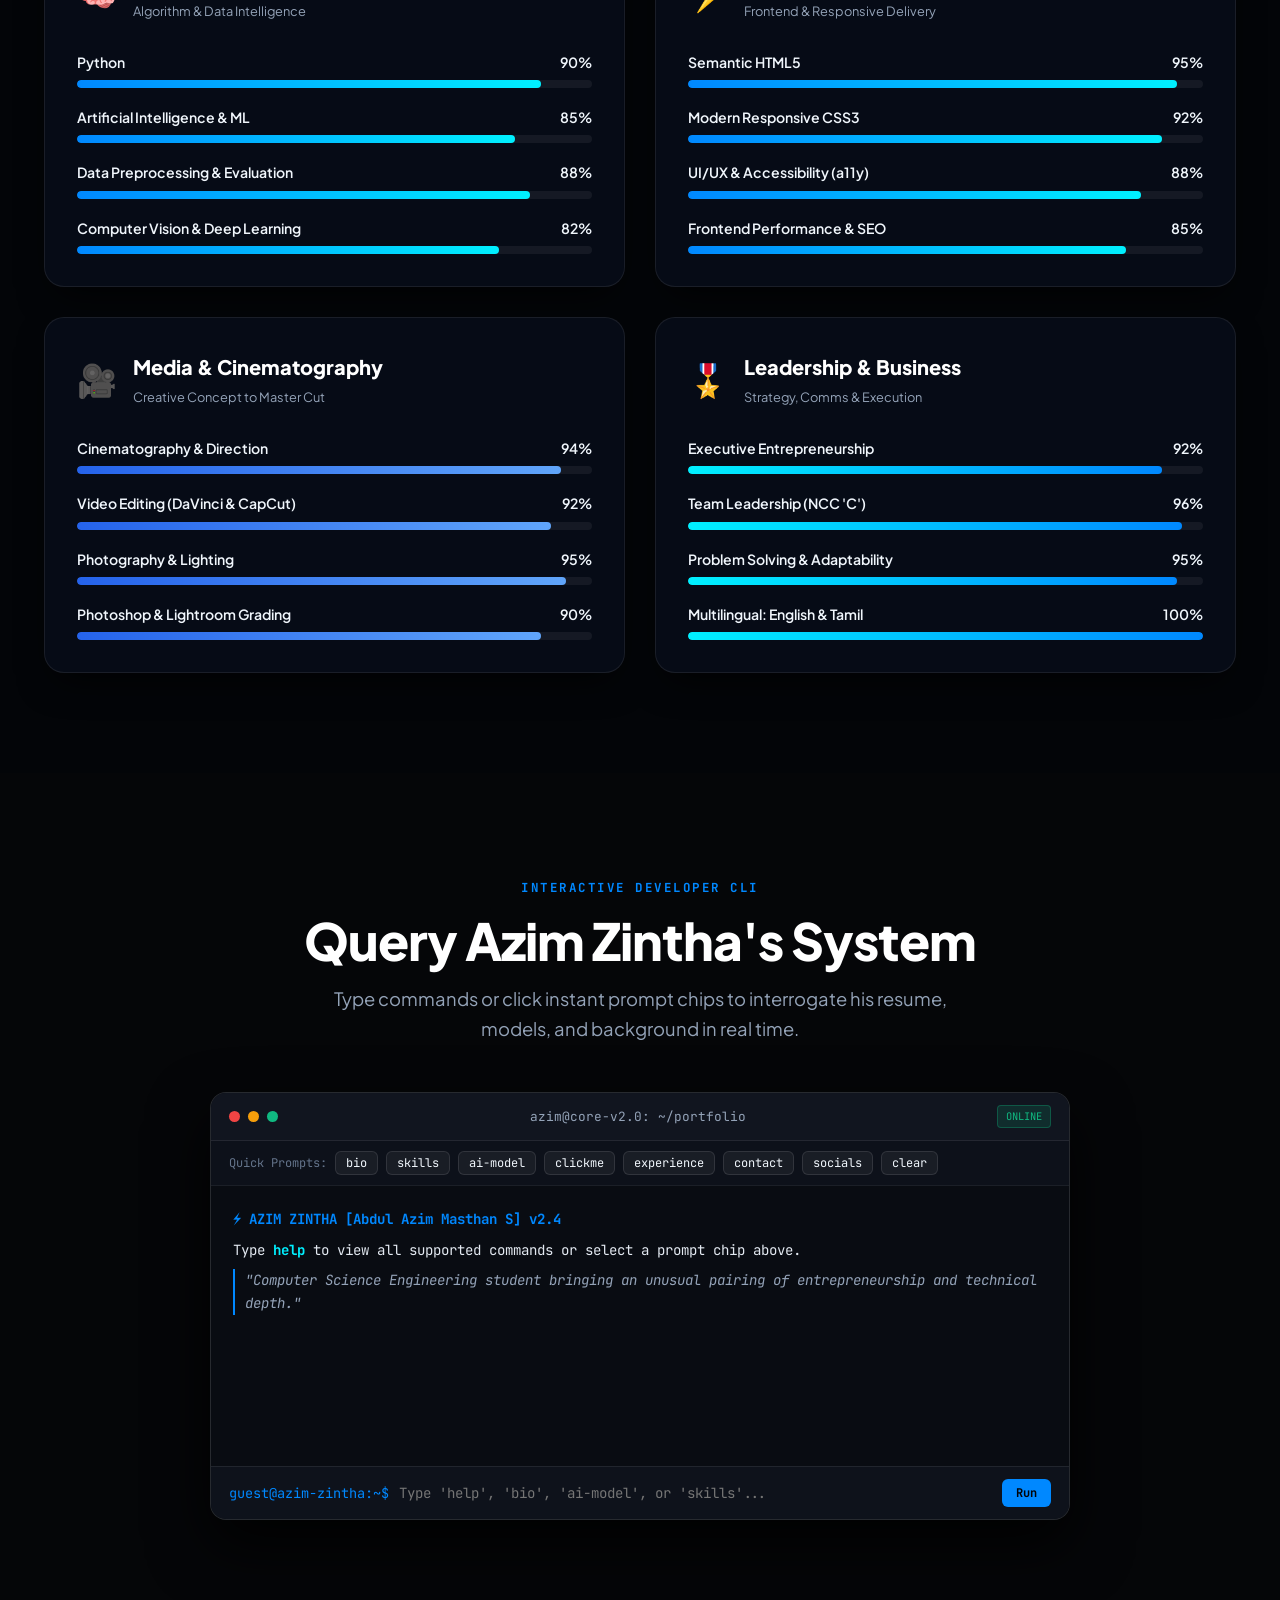
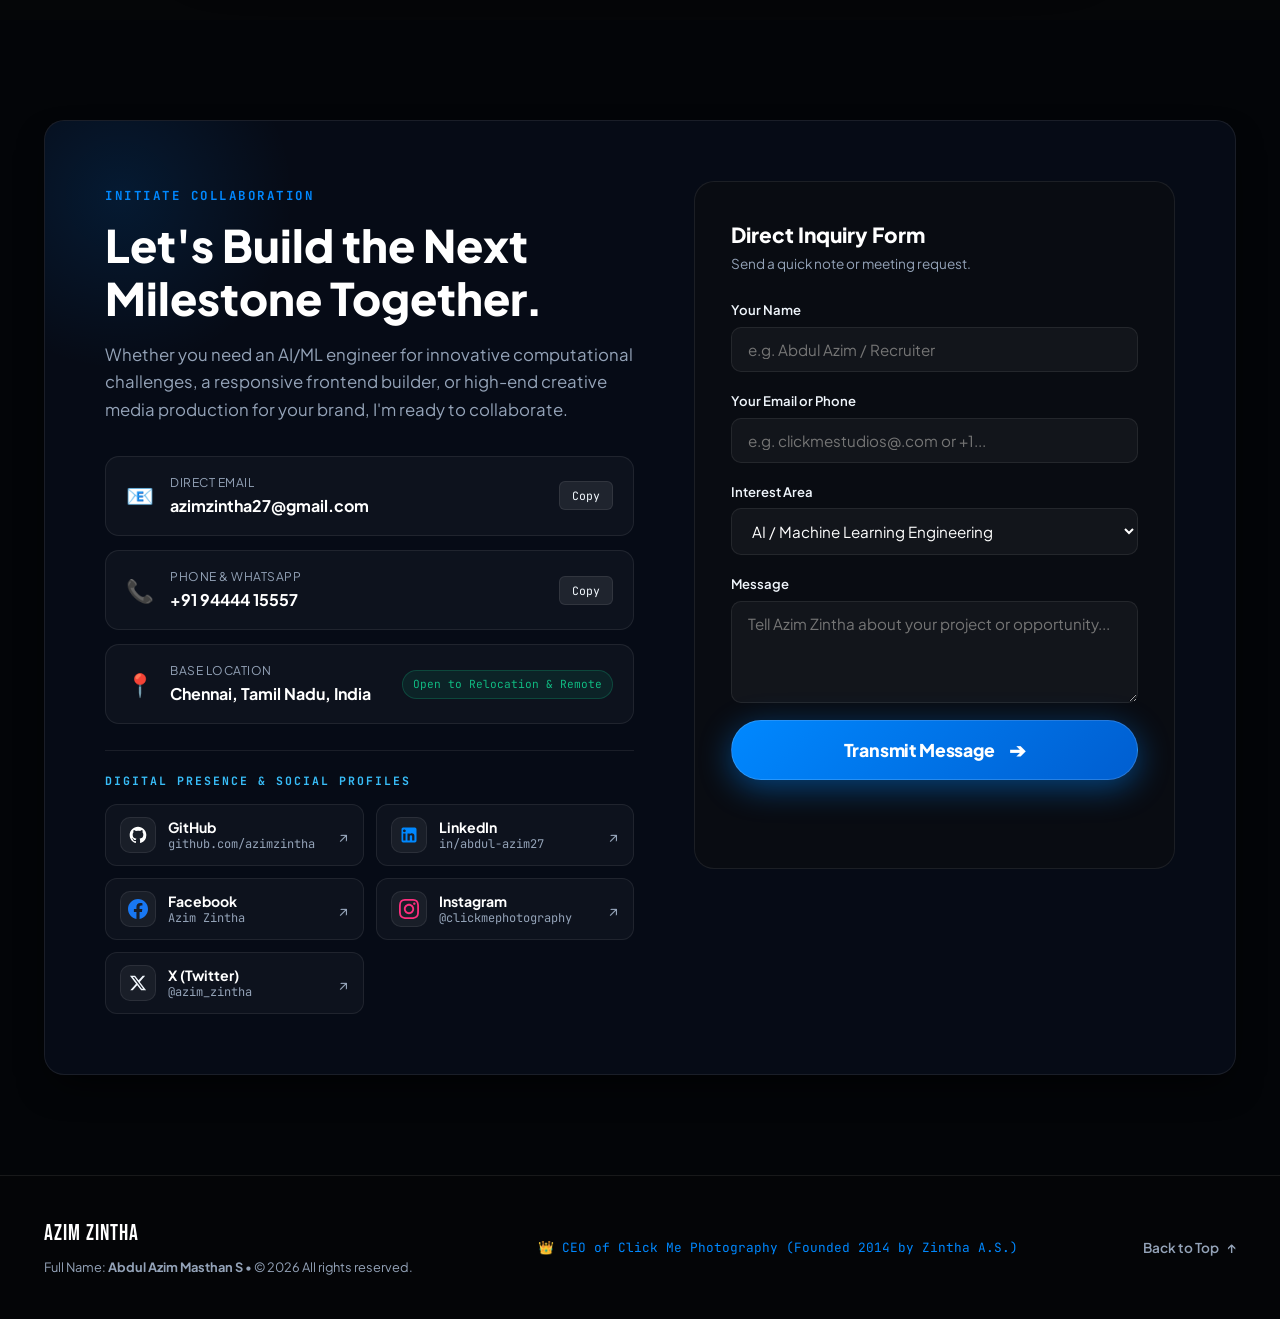
==== commit ef979453: "Update index.html" ====
--- a/index.html
+++ b/index.html
@@ -1071,17 +1071,17 @@
 
                 <div class="form-group">
                   <label for="senderName">Your Name</label>
-                  <input type="text" id="senderName" class="form-input" placeholder="e.g. Abdul Azim / Recruiter" required>
+                  <input type="text" id="senderName" name="name" class="form-input" placeholder="e.g. Abdul Azim / Recruiter" required>
                 </div>
 
                 <div class="form-group">
                   <label for="senderEmail">Your Email or Phone</label>
-                  <input type="text" id="senderEmail" class="form-input" placeholder="e.g. clickmestudios@.com or +1..." required>
+                  <input type="text" id="senderEmail" name="email" class="form-input" placeholder="e.g. clickmestudios@.com or +1..." required>
                 </div>
 
                 <div class="form-group">
                   <label for="collaborationType">Interest Area</label>
-                  <select id="collaborationType" class="form-input form-select">
+                  <select id="collaborationType" name="collaborationType" class="form-input form-select">
                     <option value="AI / Machine Learning Engineering">AI / Machine Learning Engineering</option>
                     <option value="Web Development & Frontend">Web Development &amp; Frontend</option>
                     <option value="Click Me Photography & Cinematography">Click Me Photography &amp; Cinematography</option>
@@ -1092,8 +1092,7 @@
 
                 <div class="form-group">
                   <label for="senderMessage">Message</label>
-                  <textarea id="senderMessage" class="form-input form-textarea" rows="4" placeholder="Tell Azim Zintha about your project or opportunity..." required></textarea>
-                </div>
+                  <textarea id="senderMessage" name="message" class="form-input form-textarea" rows="4" placeholder="Tell Azim Zintha about your project or opportunity..." required></textarea>
 
                 <button type="submit" class="btn btn-blue-pill form-submit-btn">
                   <span>Transmit Message</span>
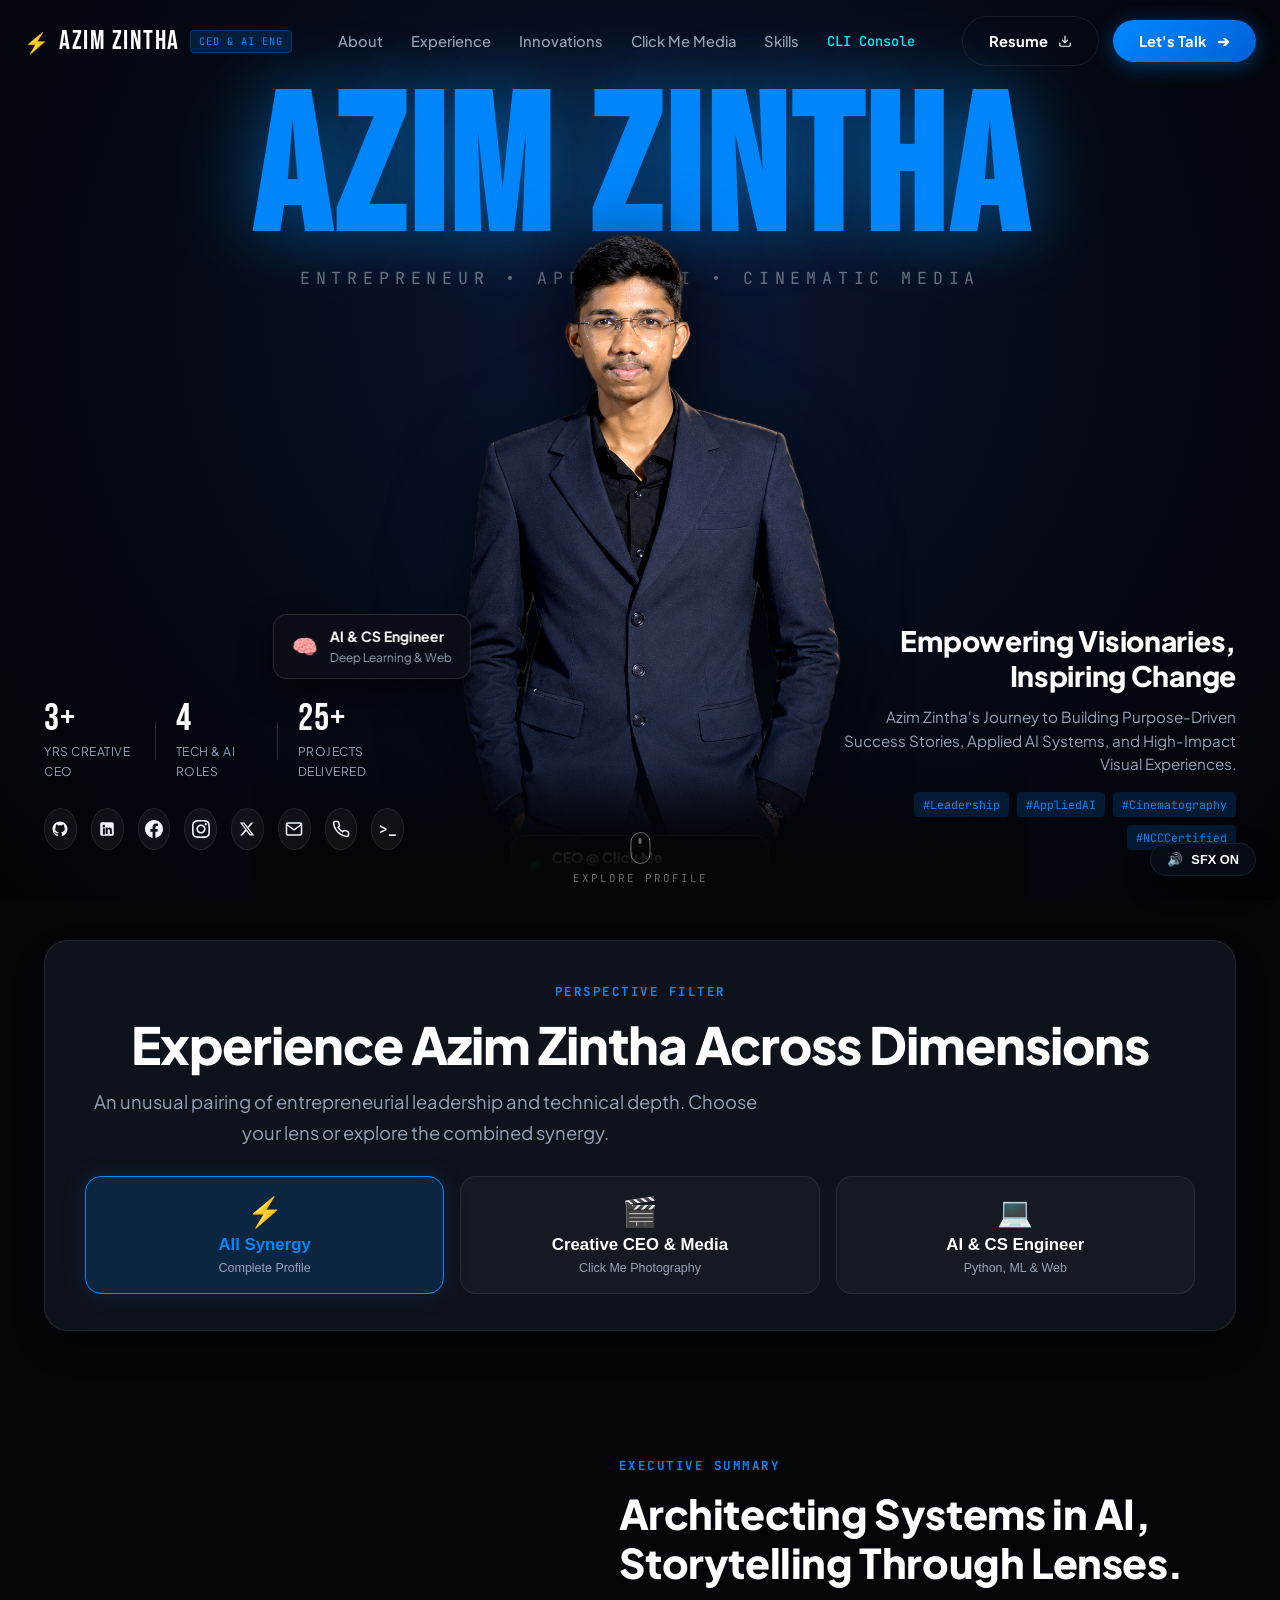
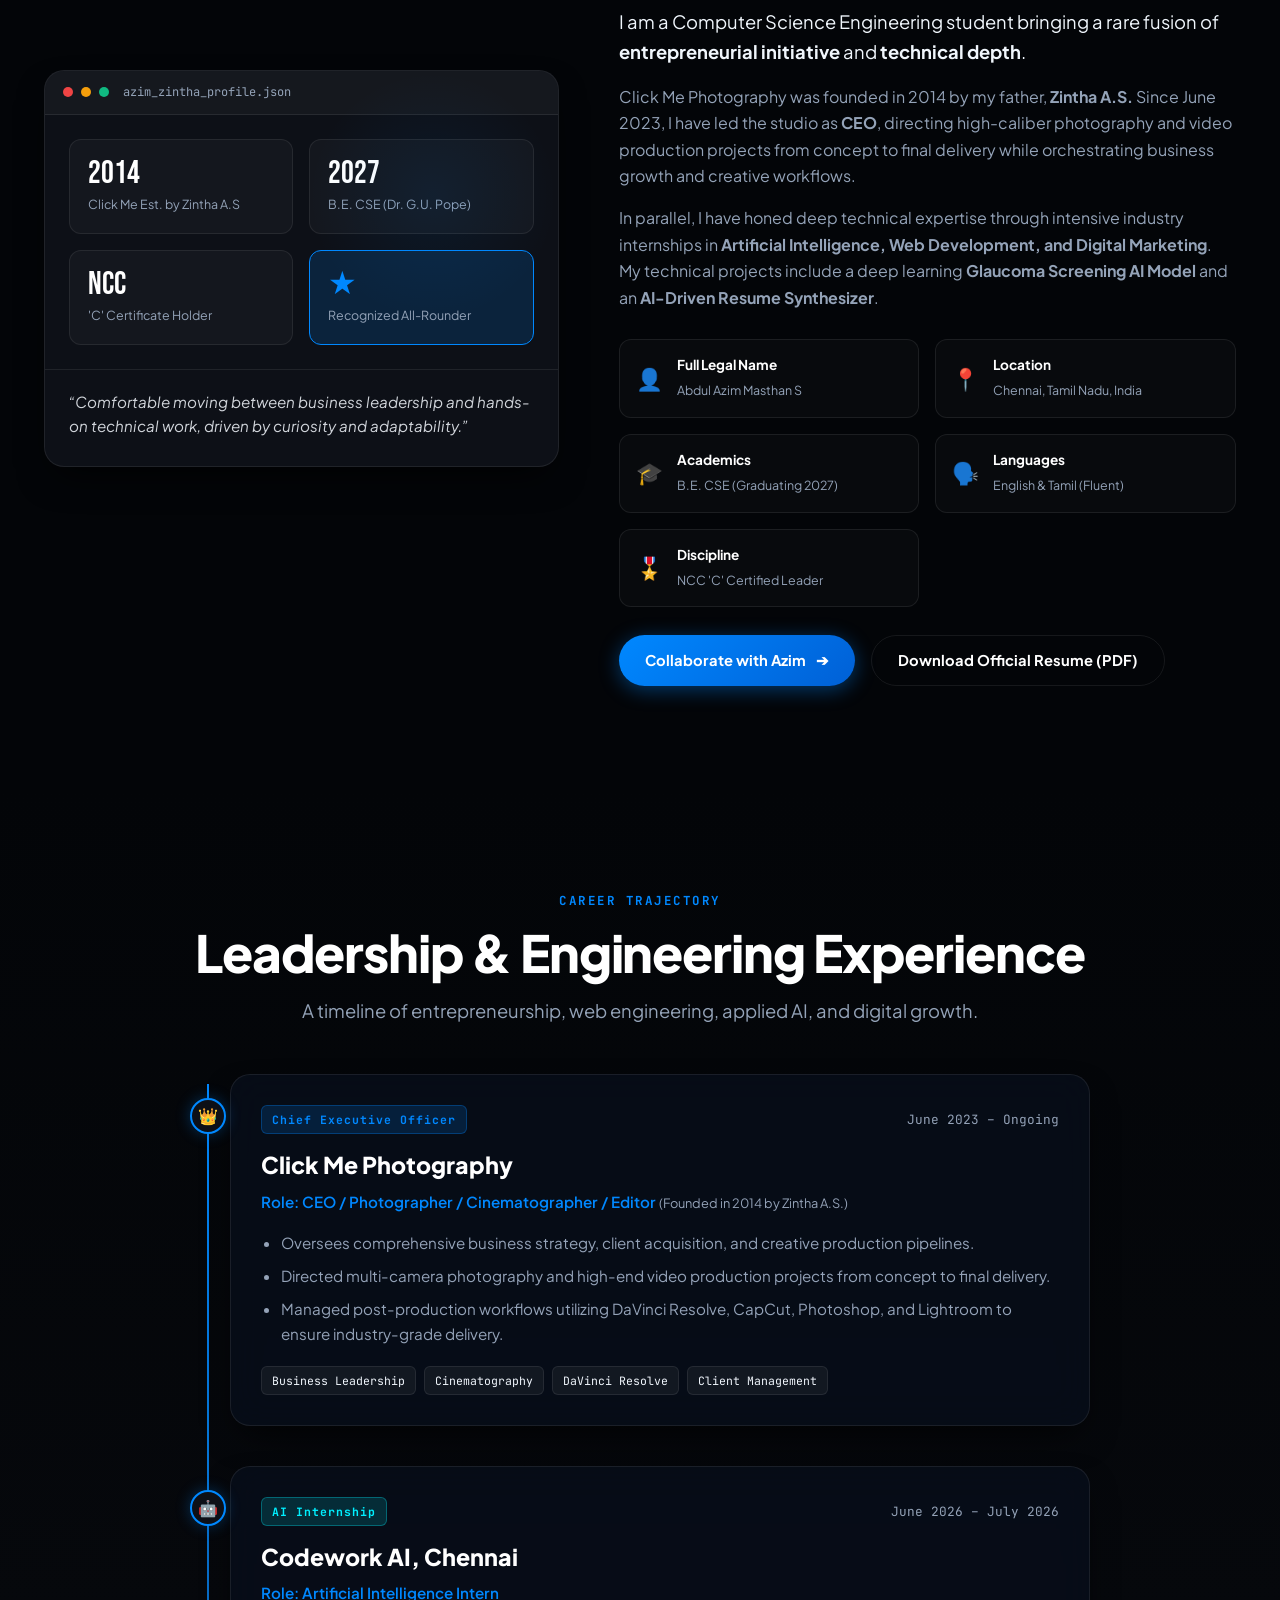
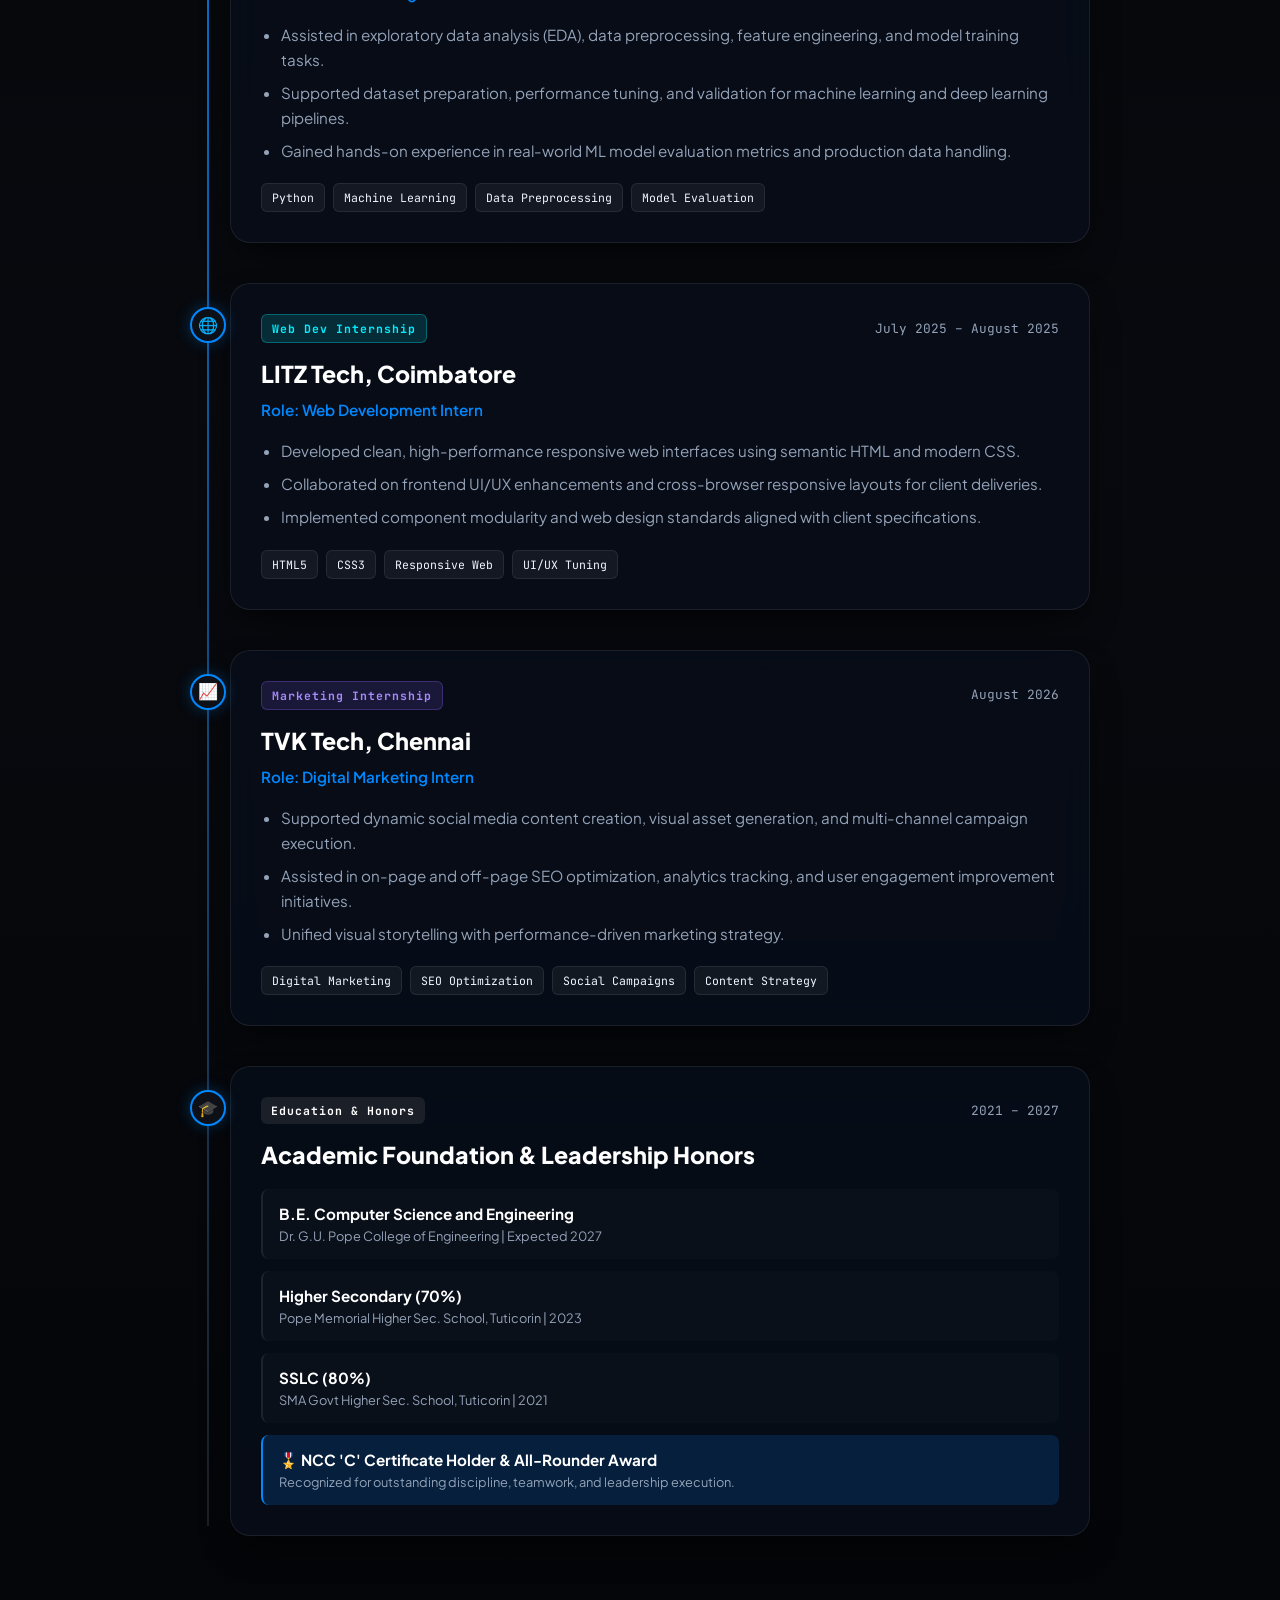
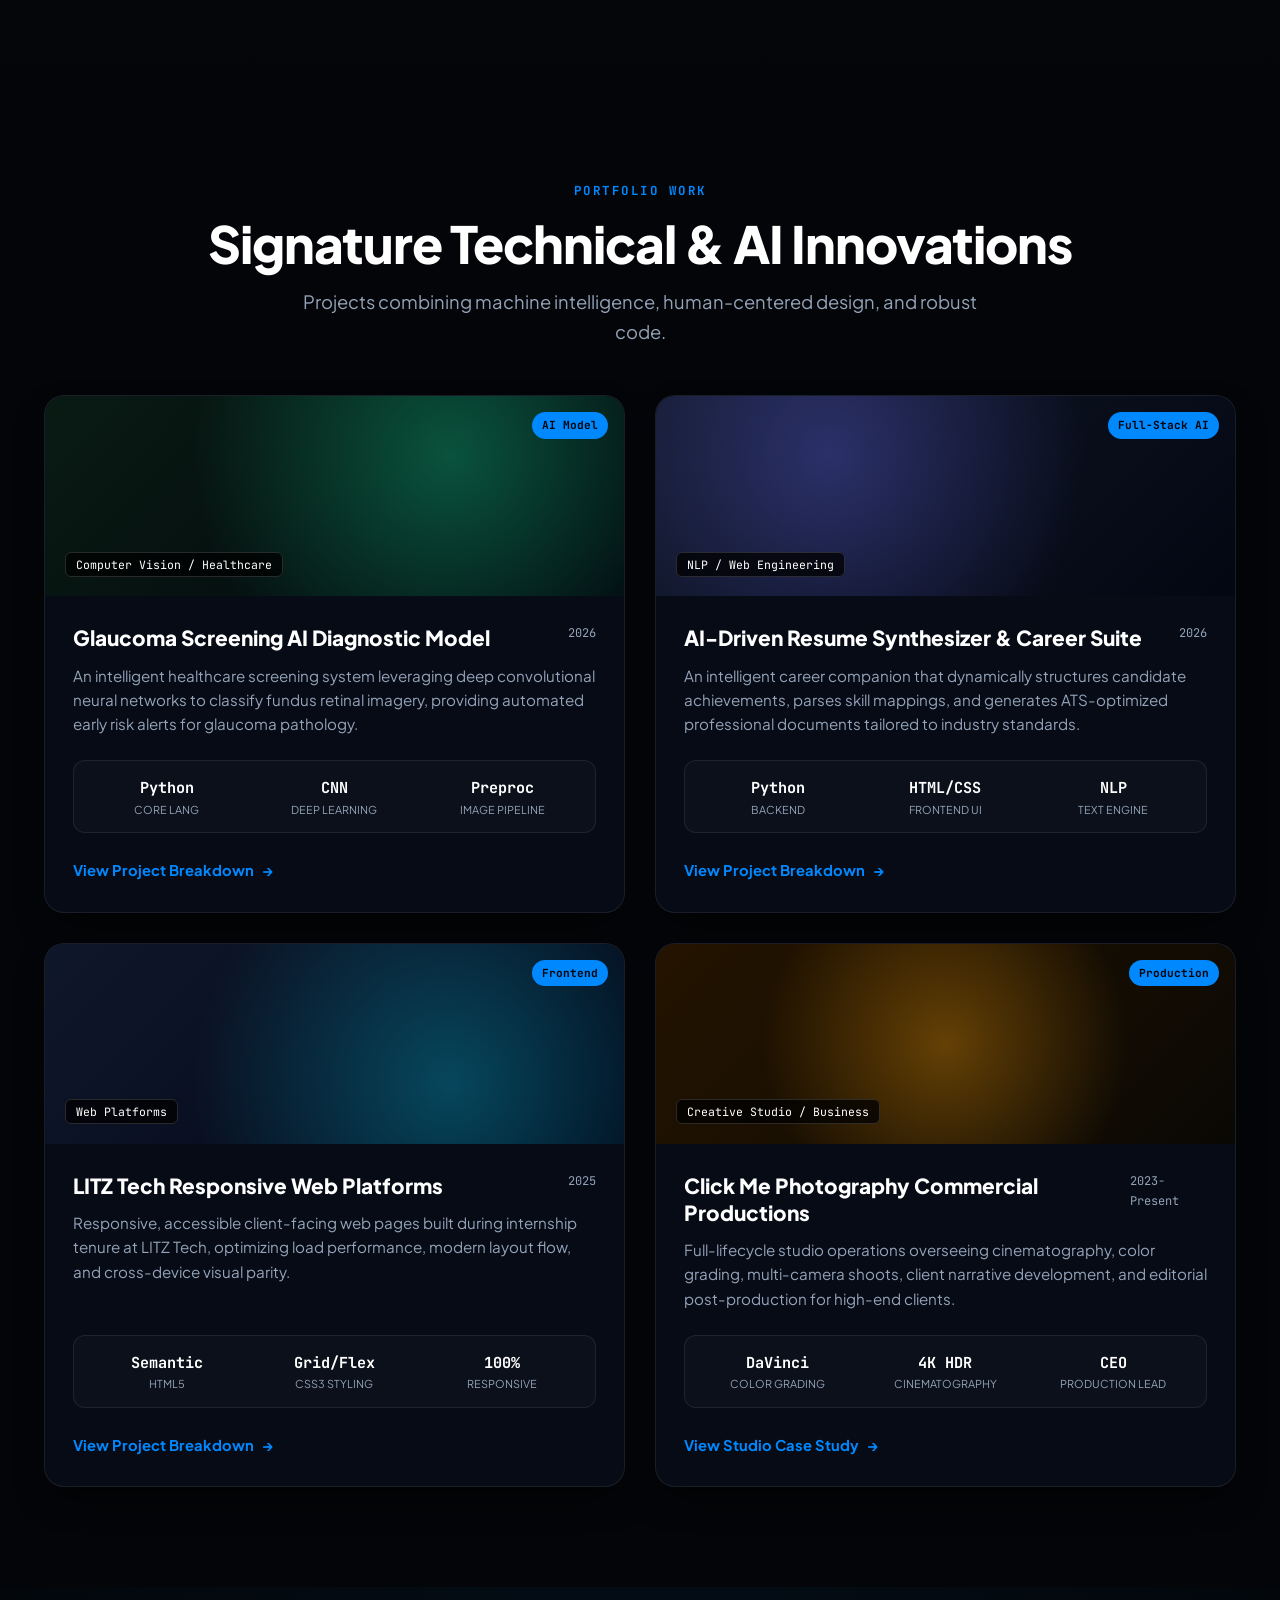
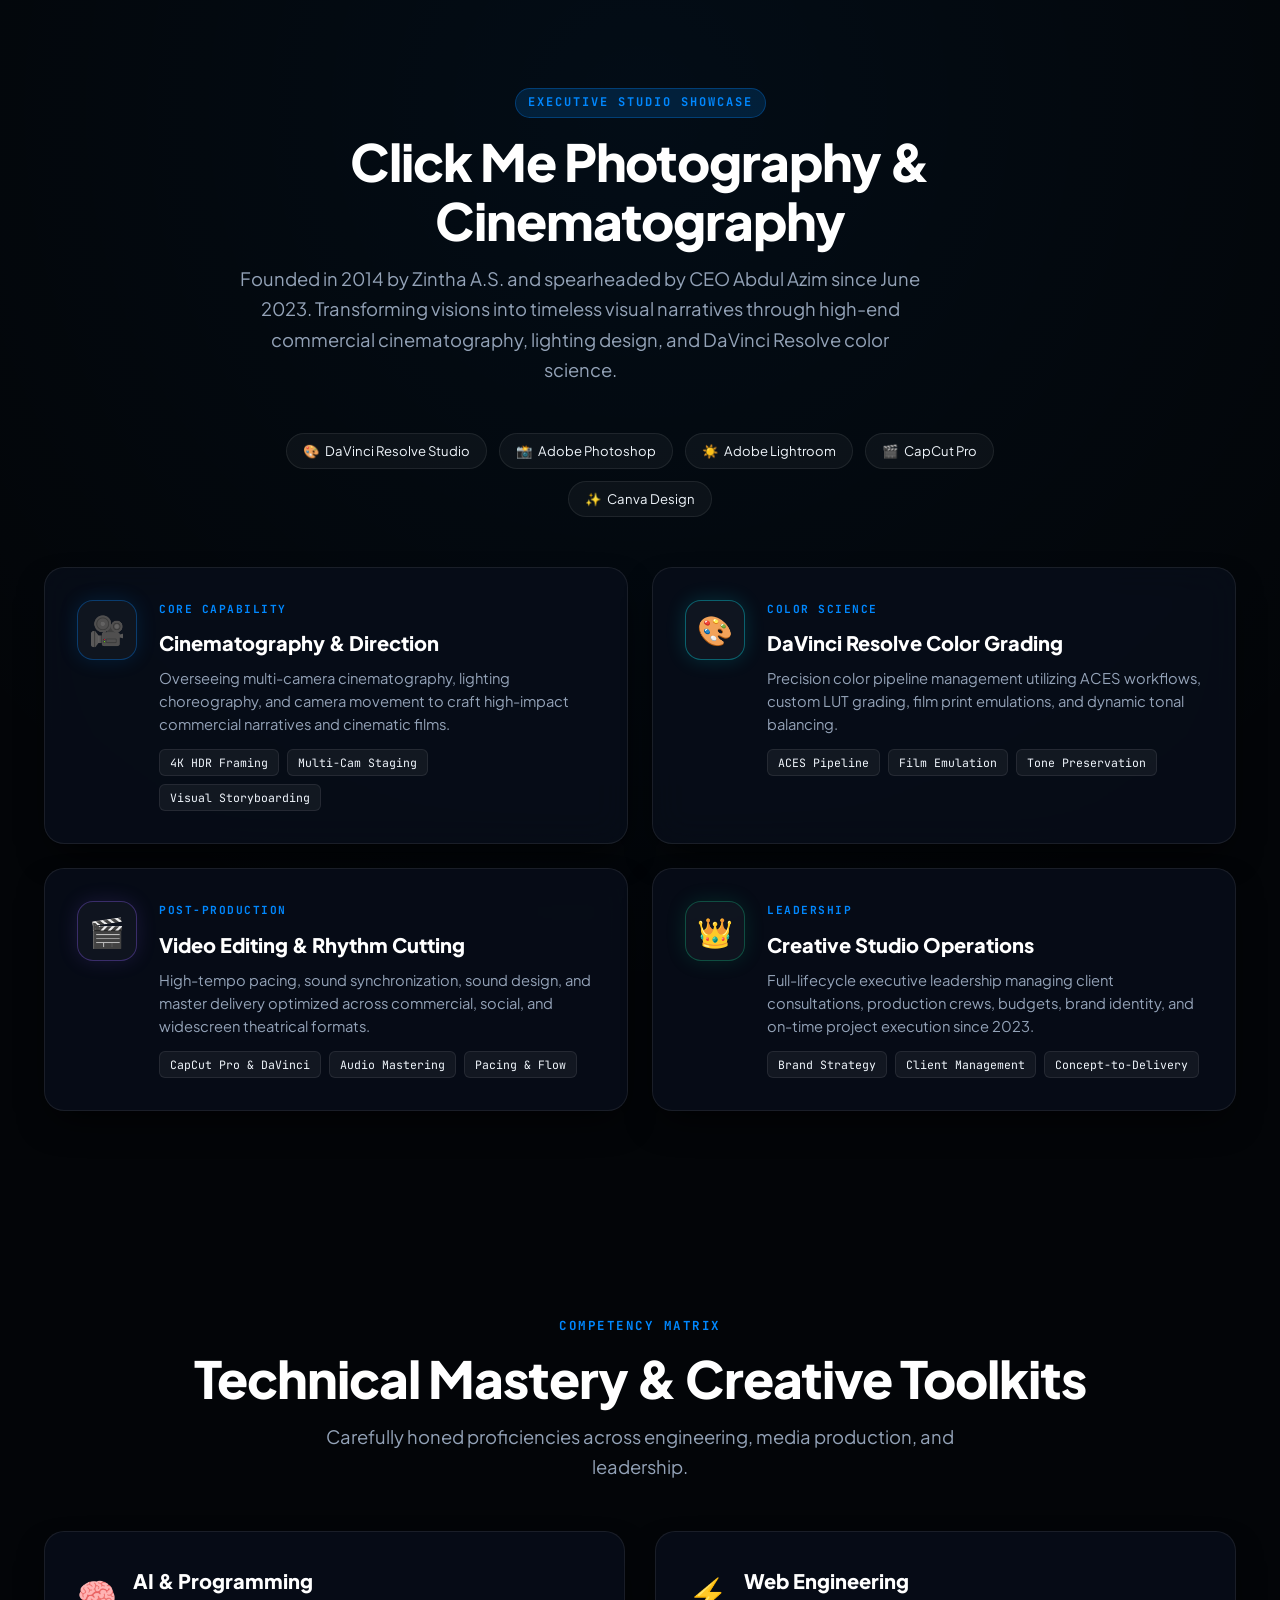
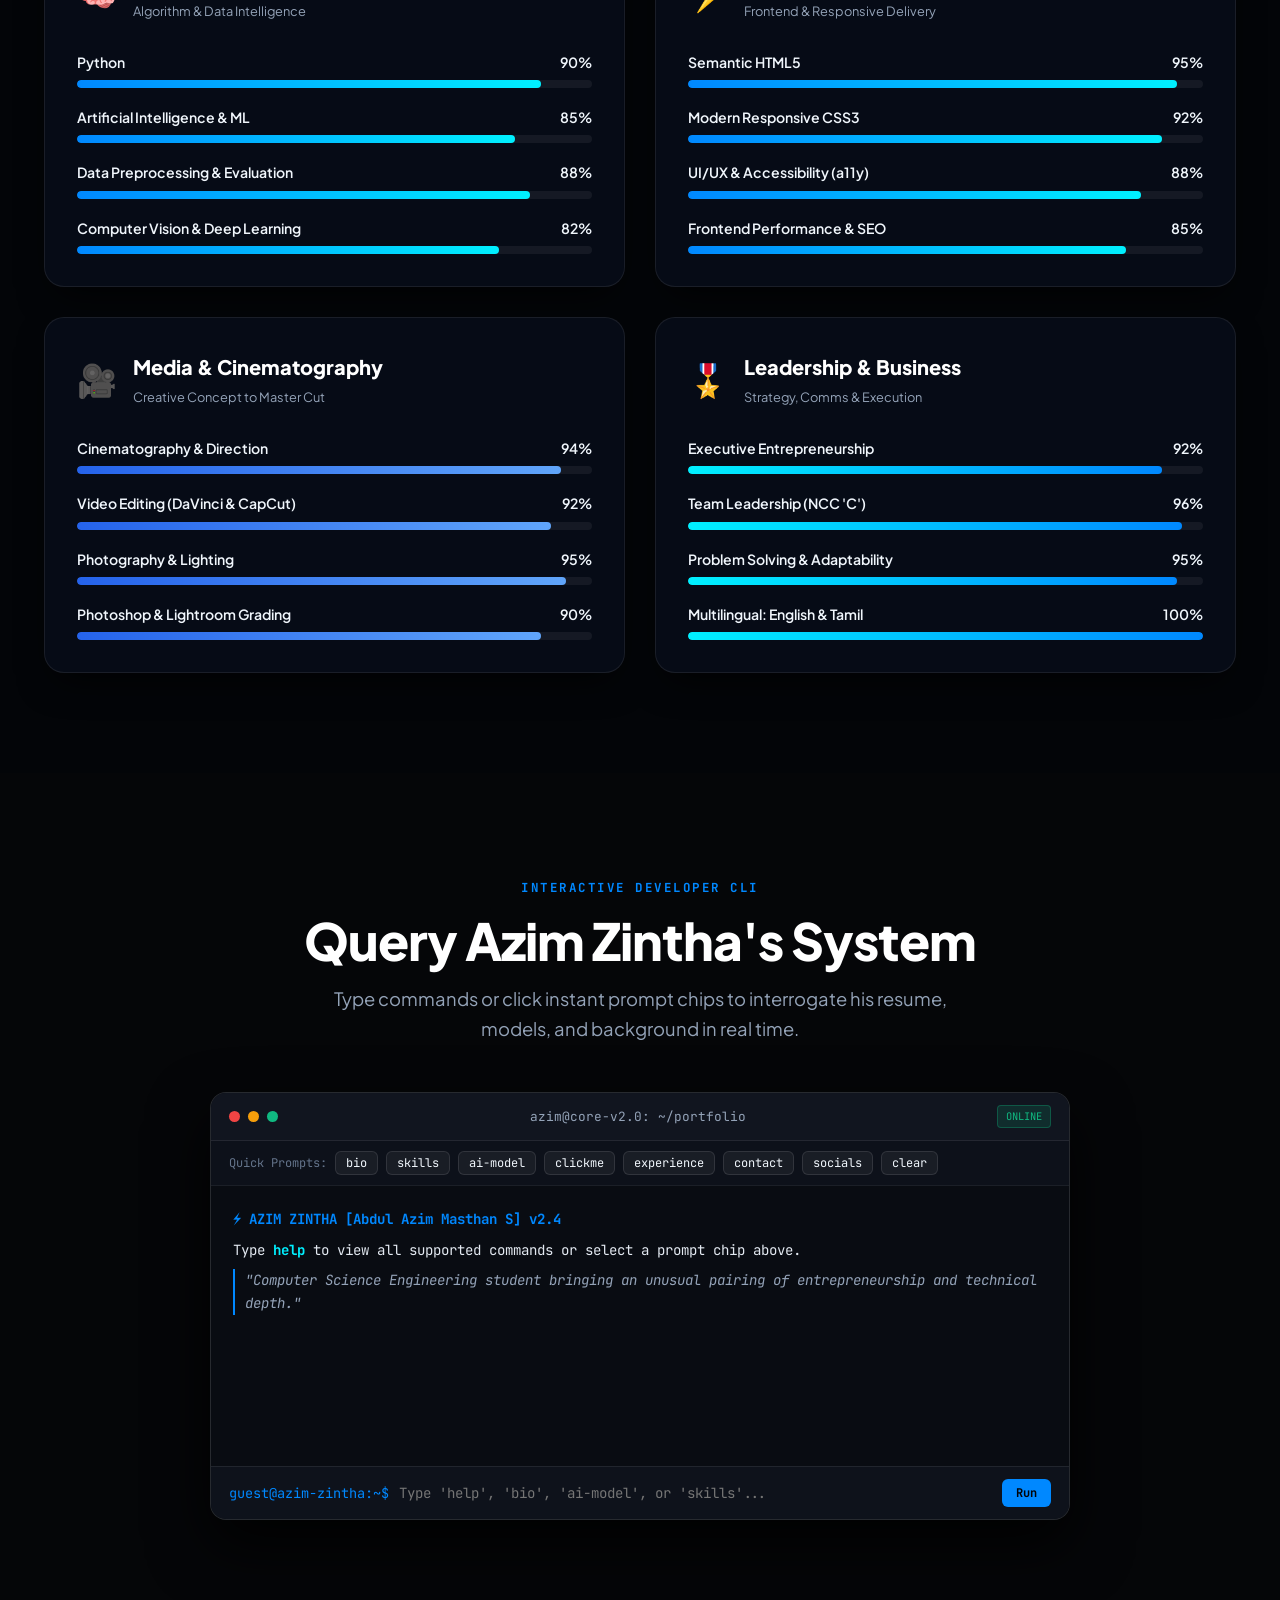
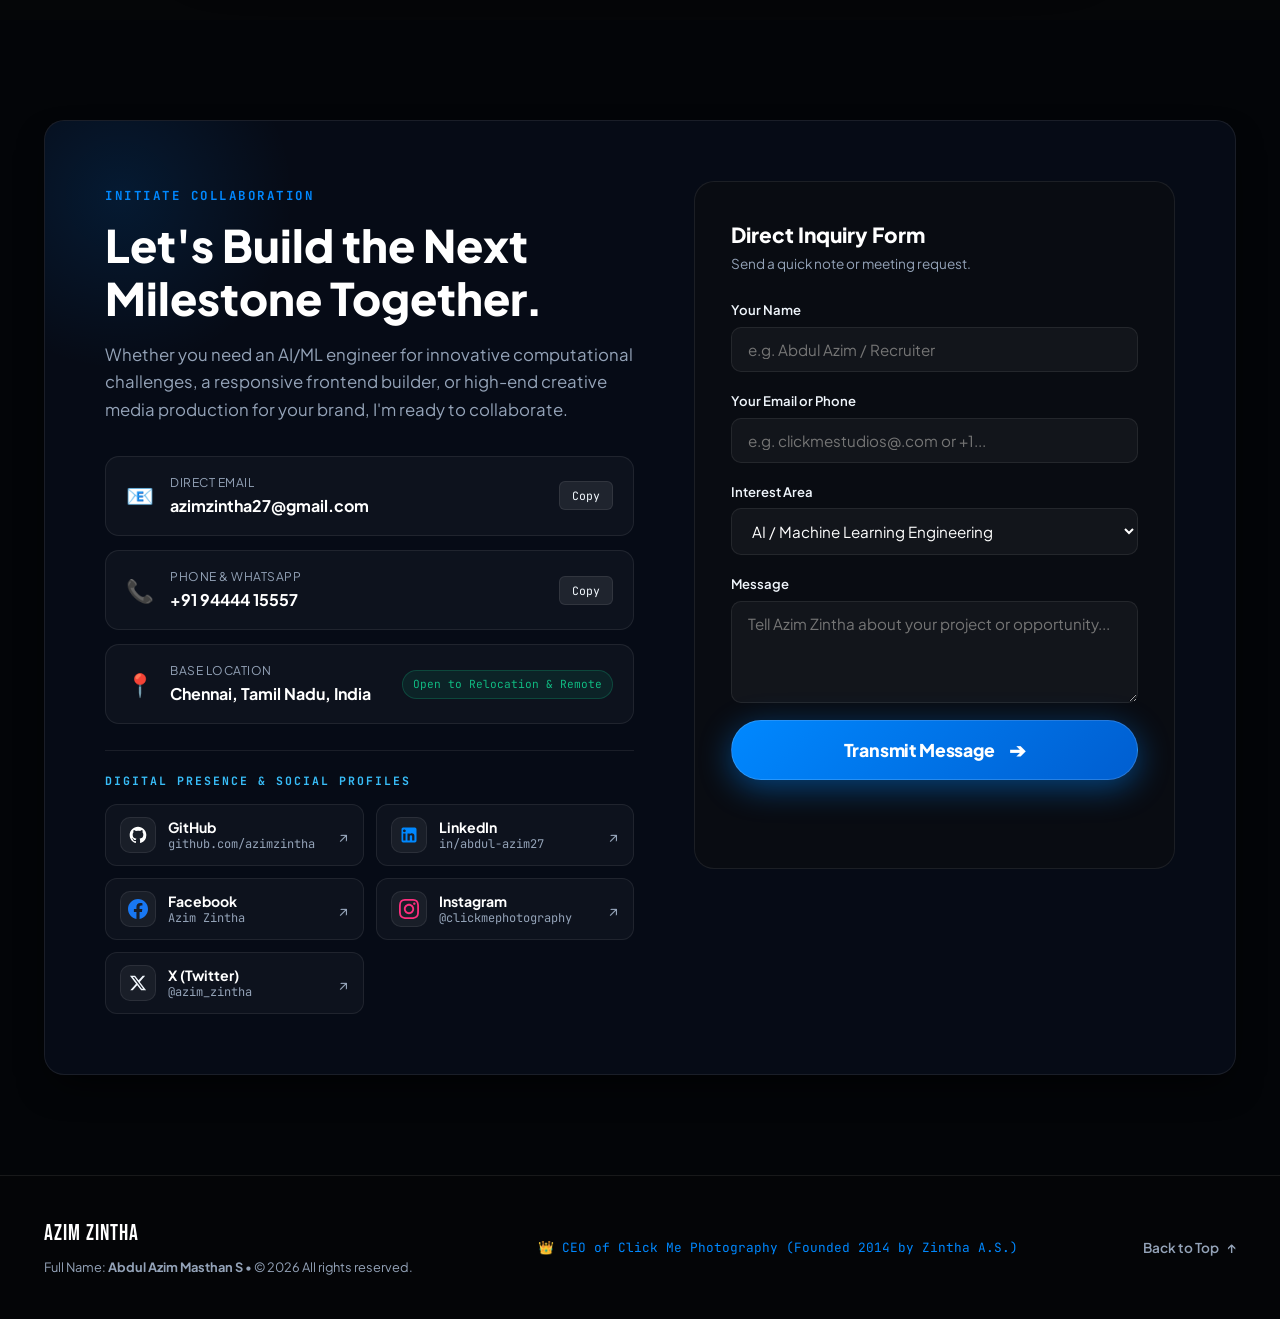
==== commit 1be941ad: "Update index.html" ====
--- a/index.html
+++ b/index.html
@@ -76,7 +76,7 @@
           fetchpriority="high"
         />
         <!-- Floating Interactive Badges -->
-        <div class="floating-badge badge-top-right">
+        <div class="floating-badge badge-middle-right">
           <span class="badge-dot"></span>
           <div class="badge-content">
             <strong>CEO @ Click Me</strong>
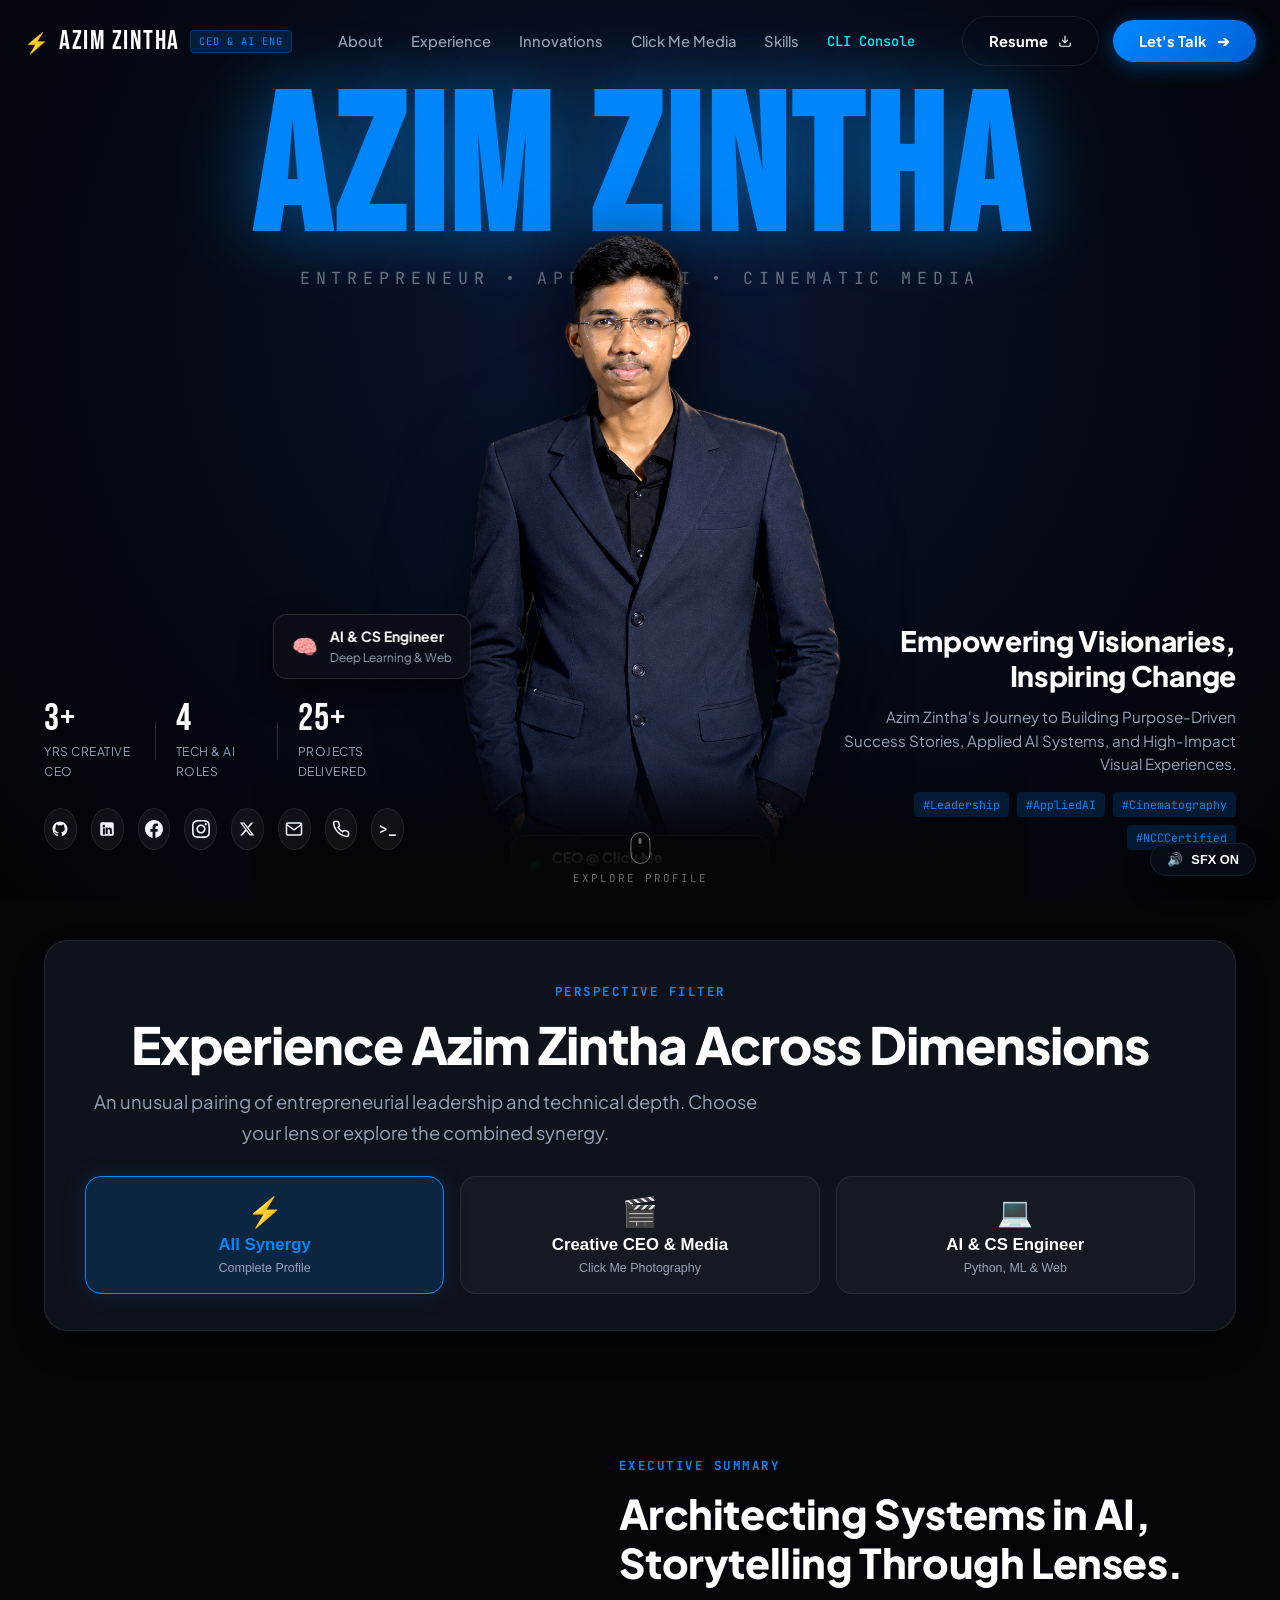
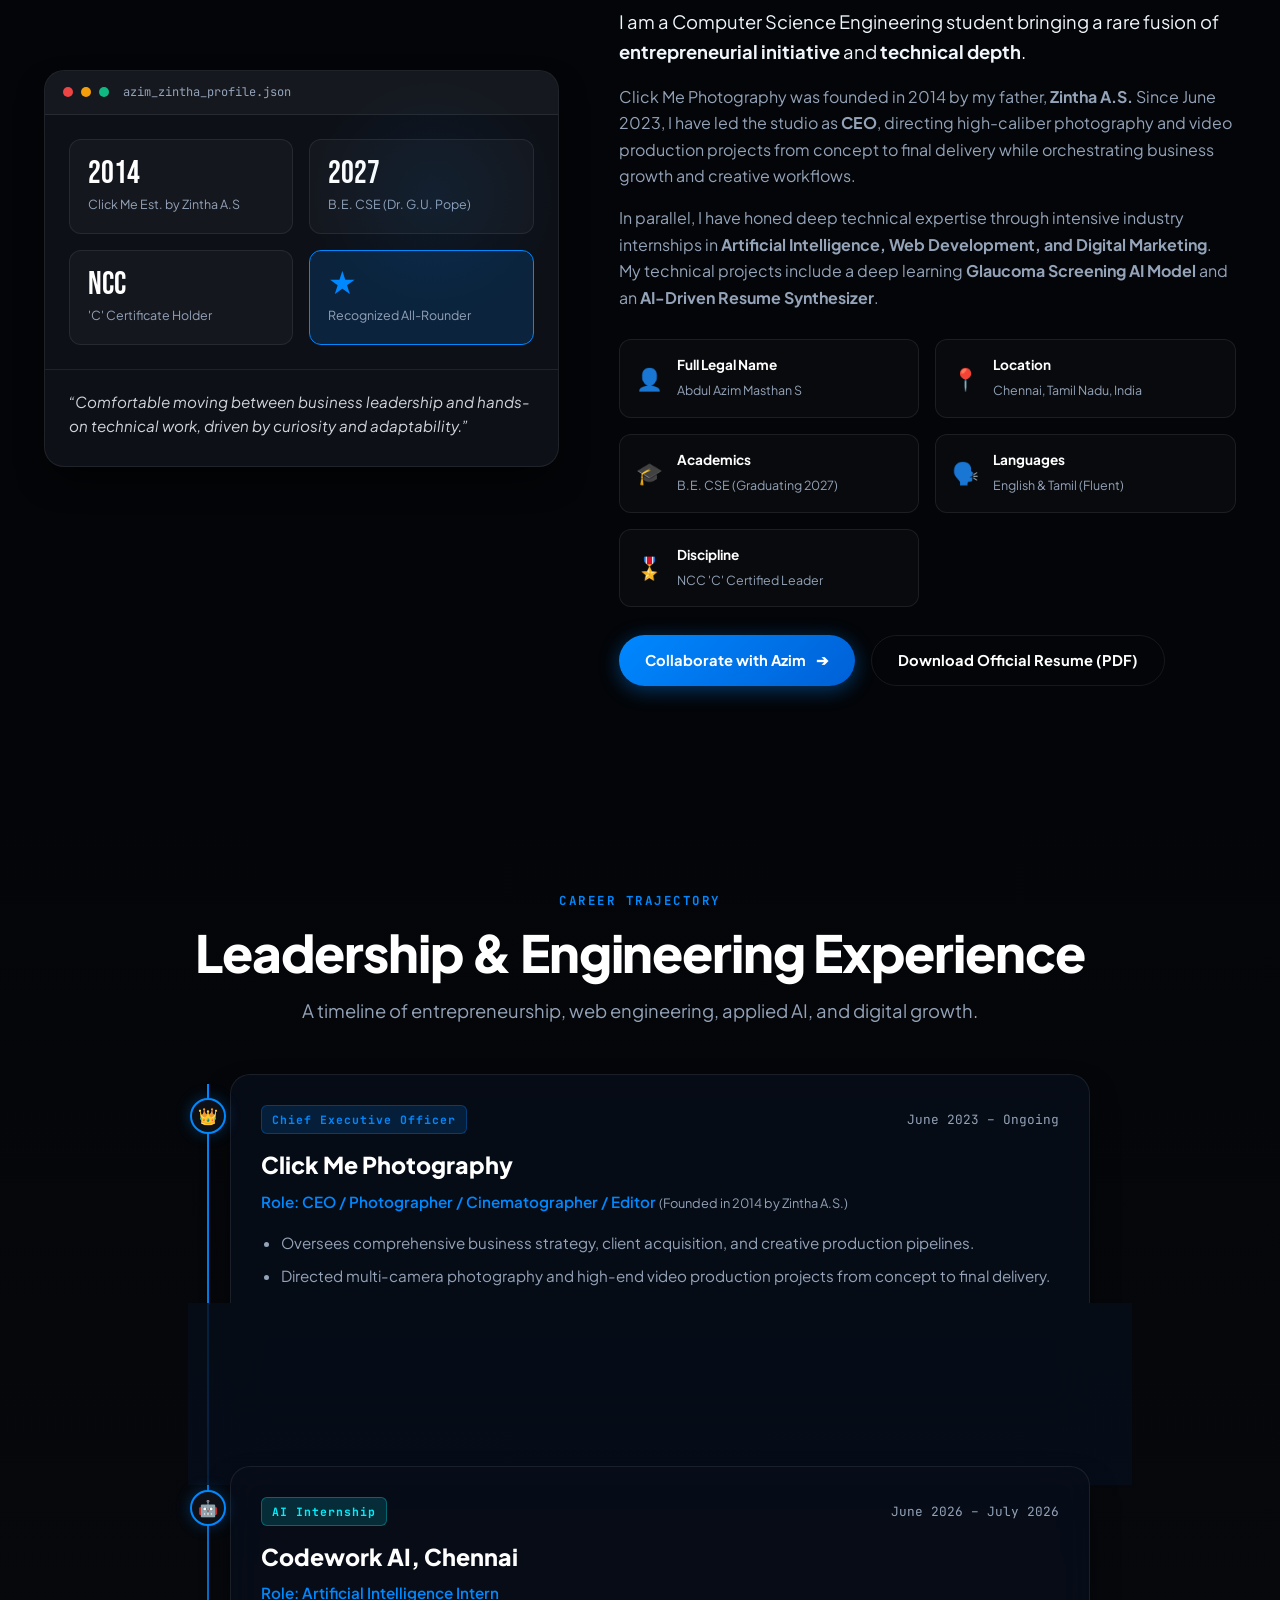
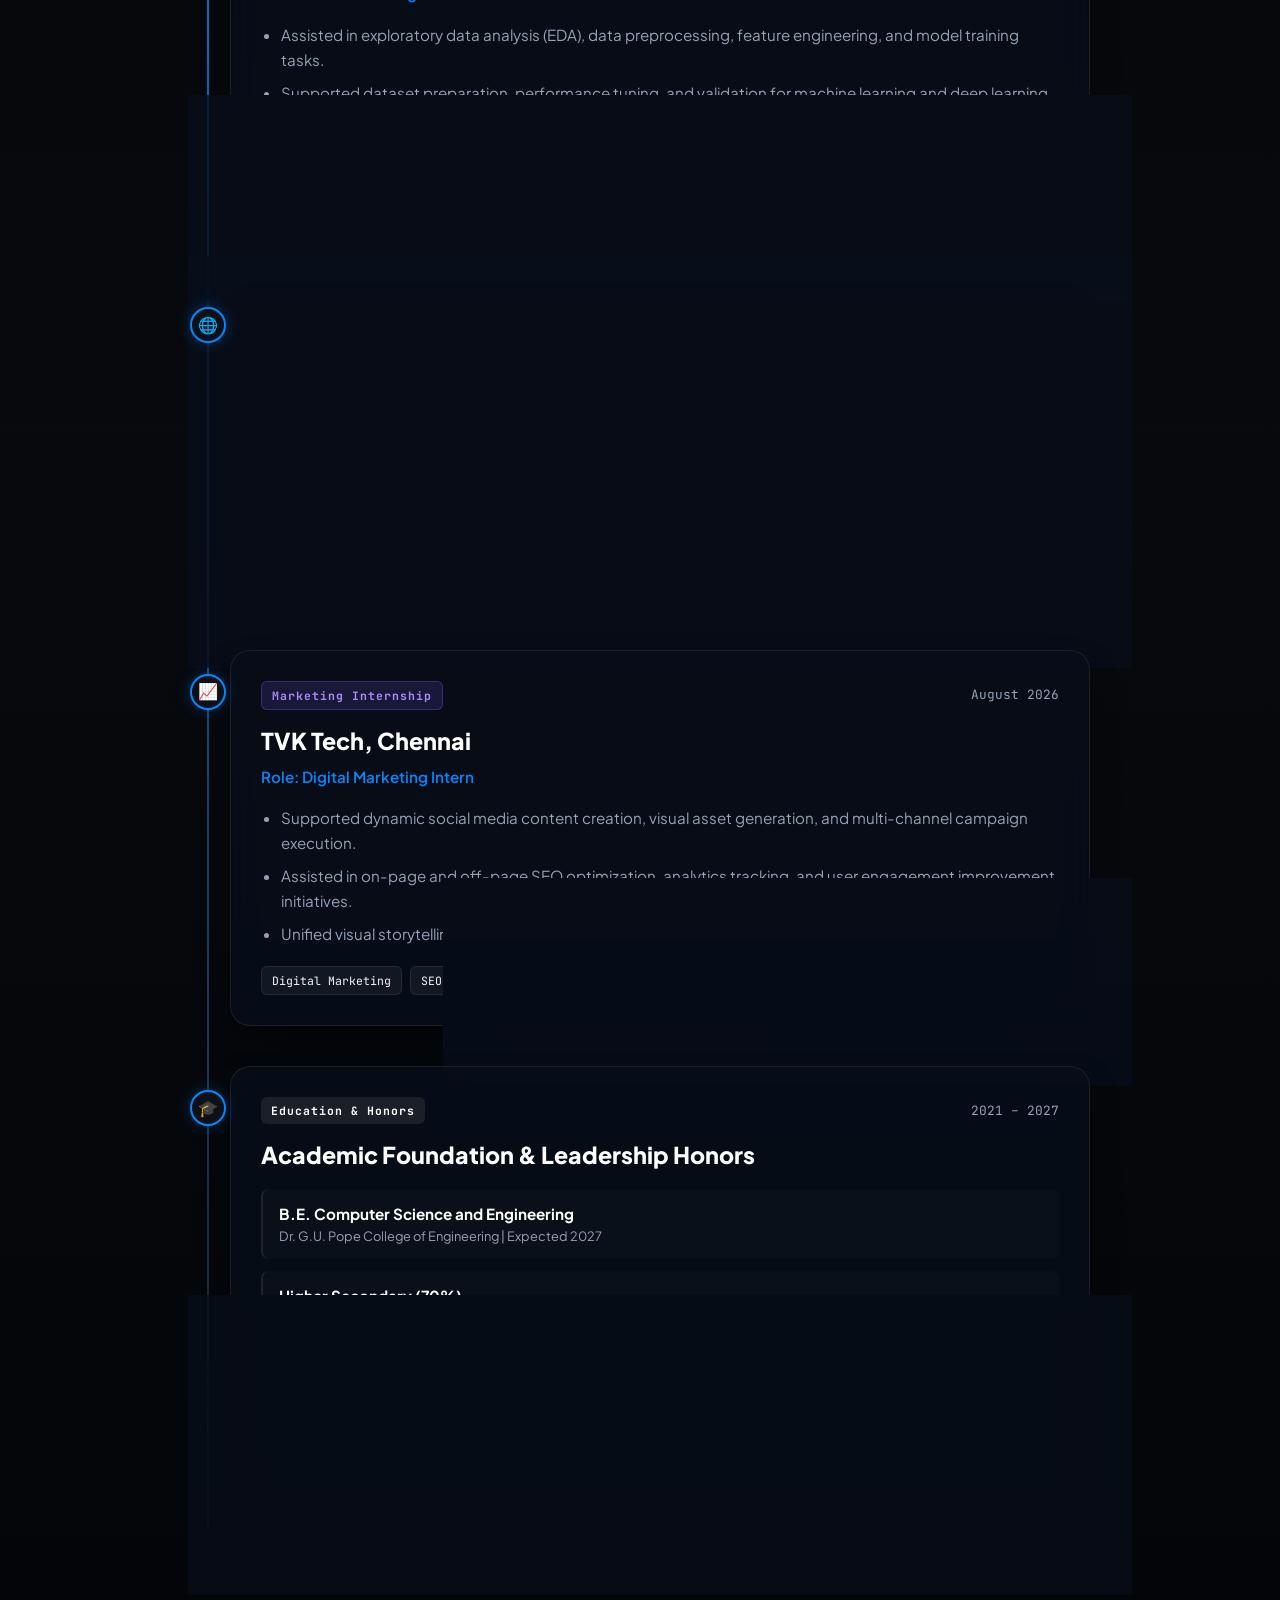
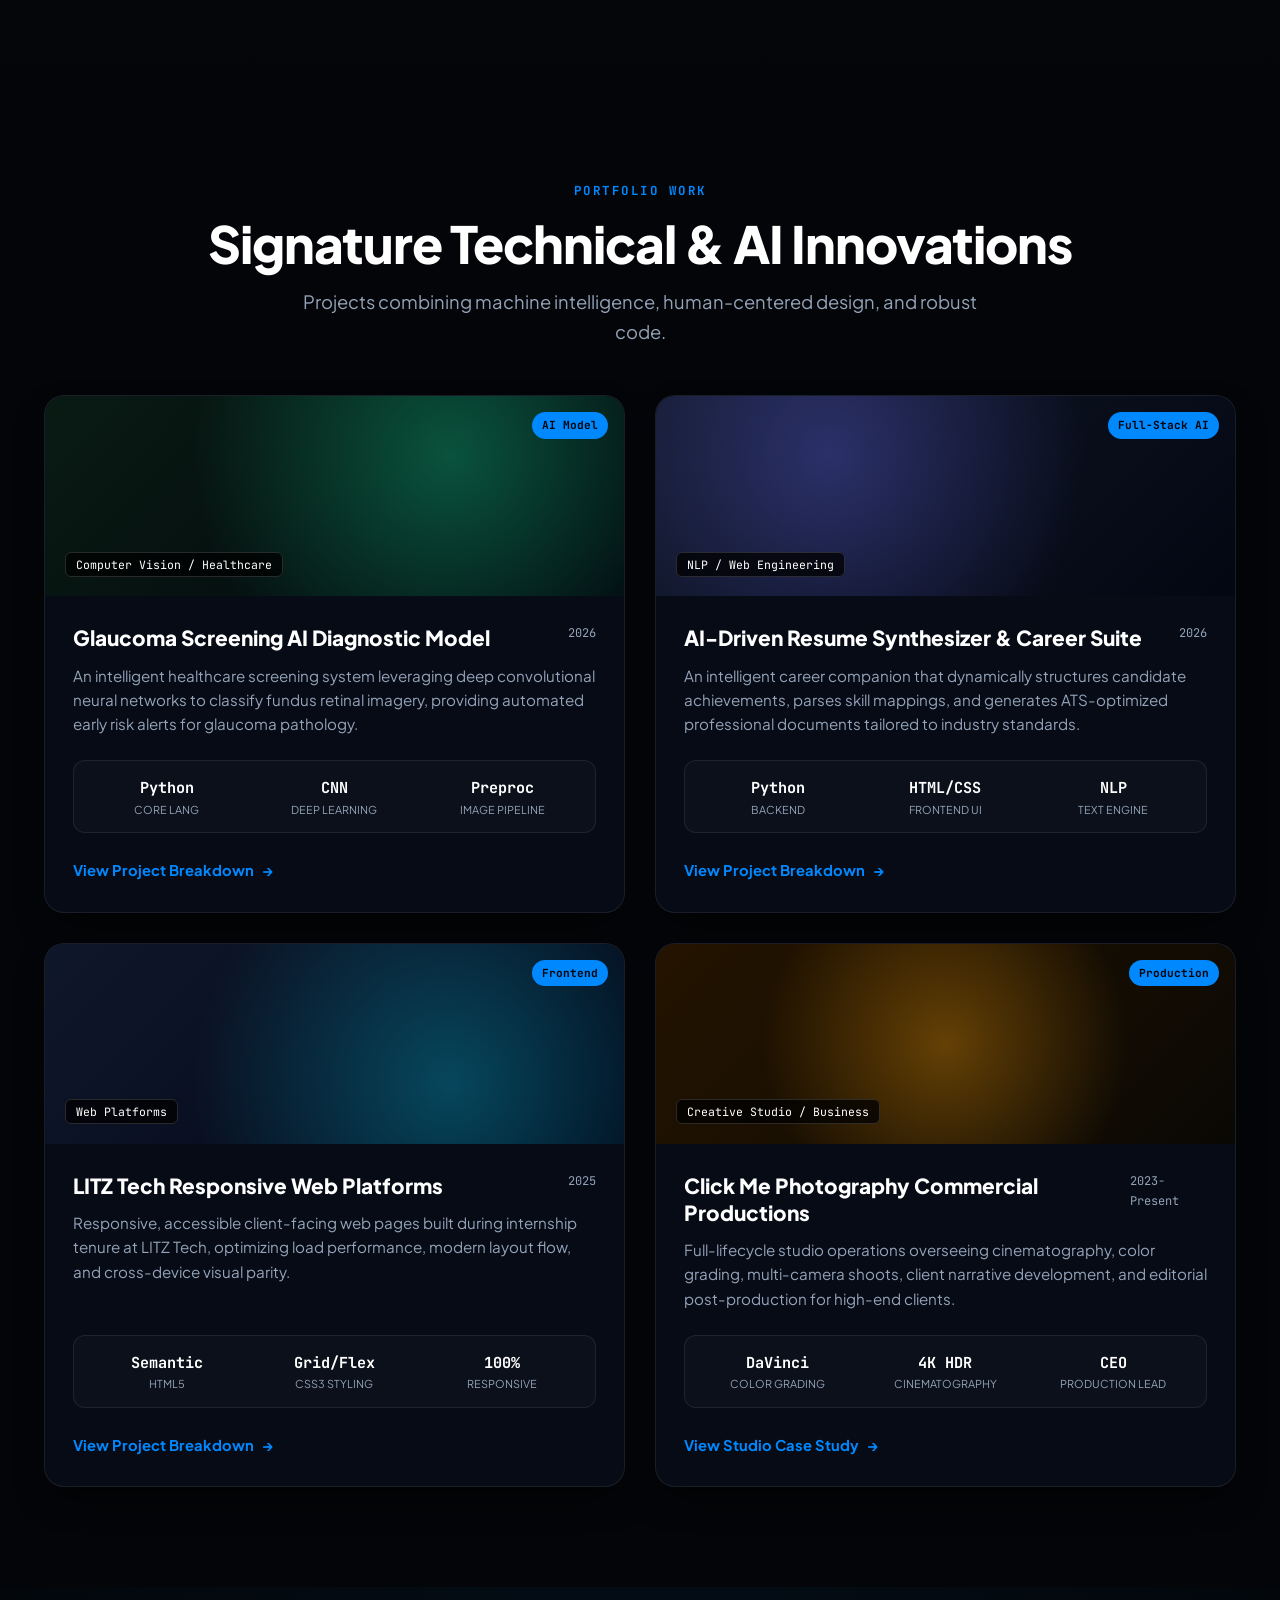
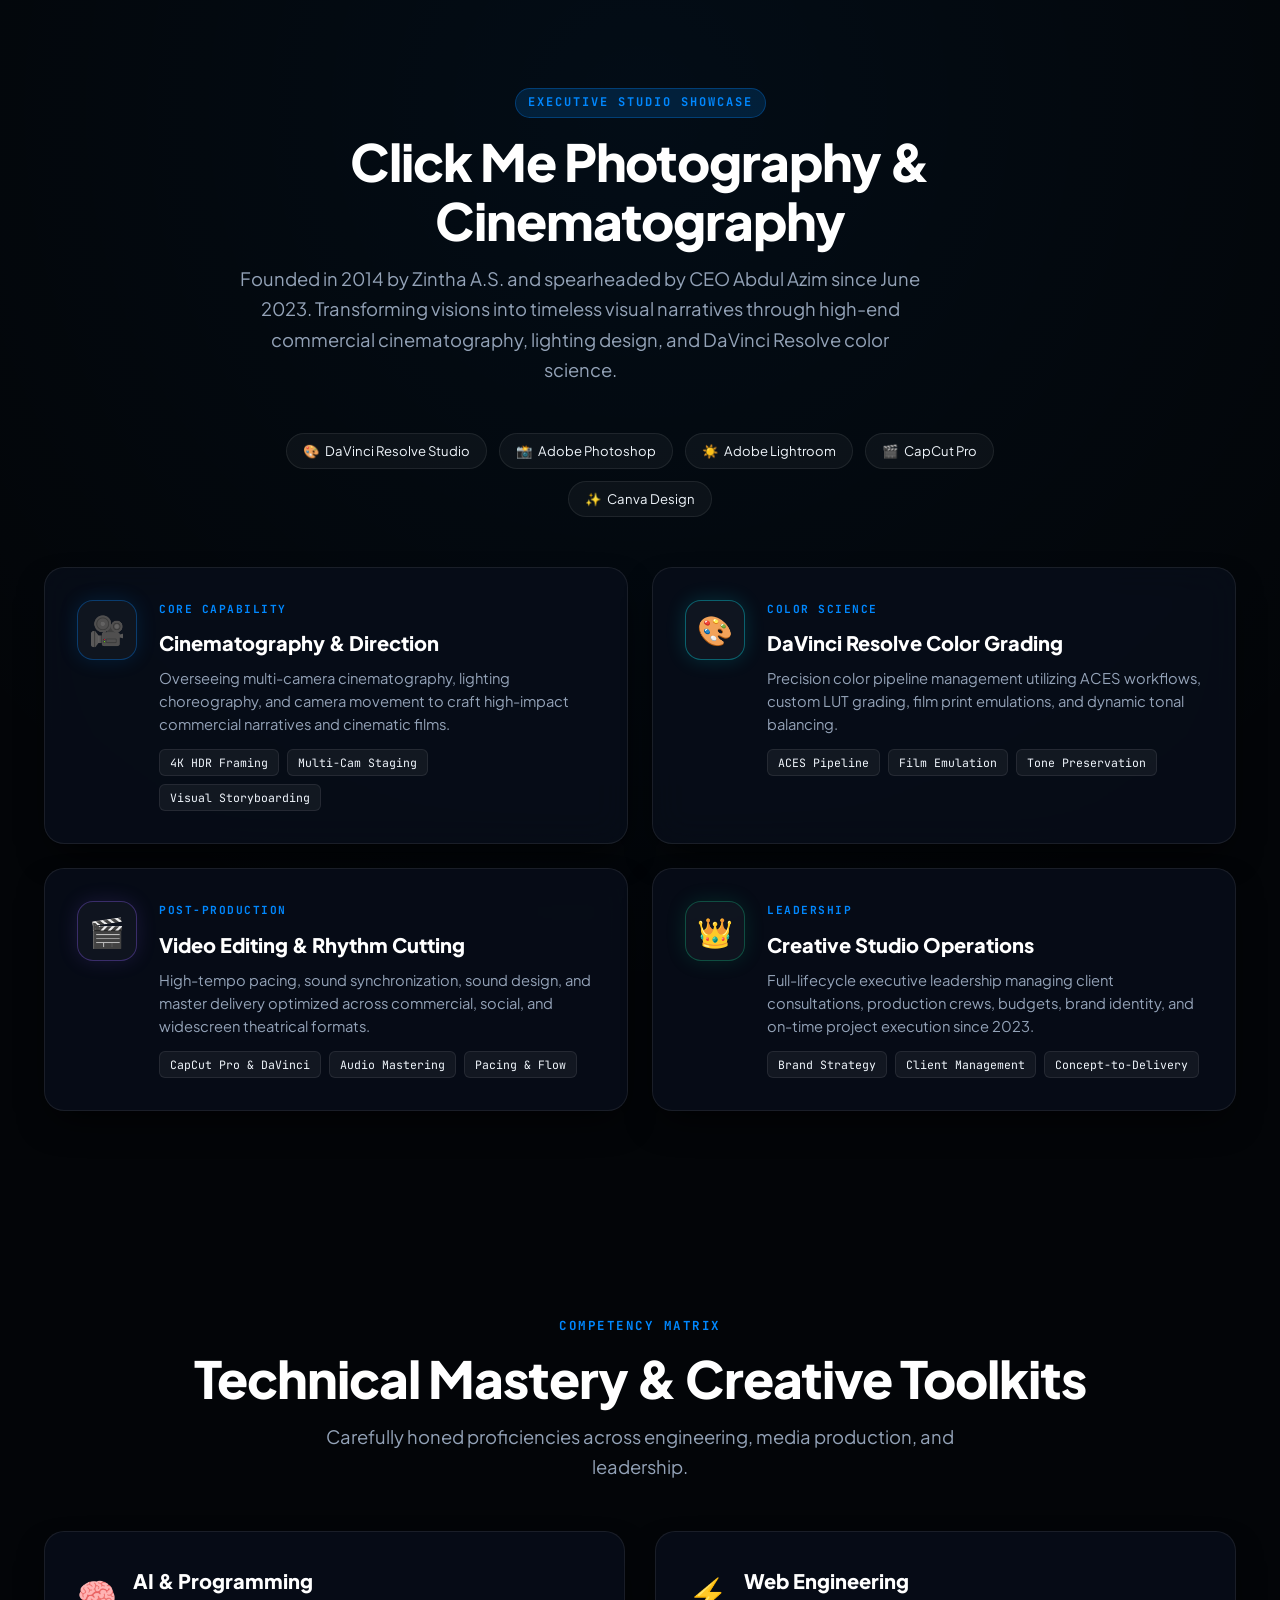
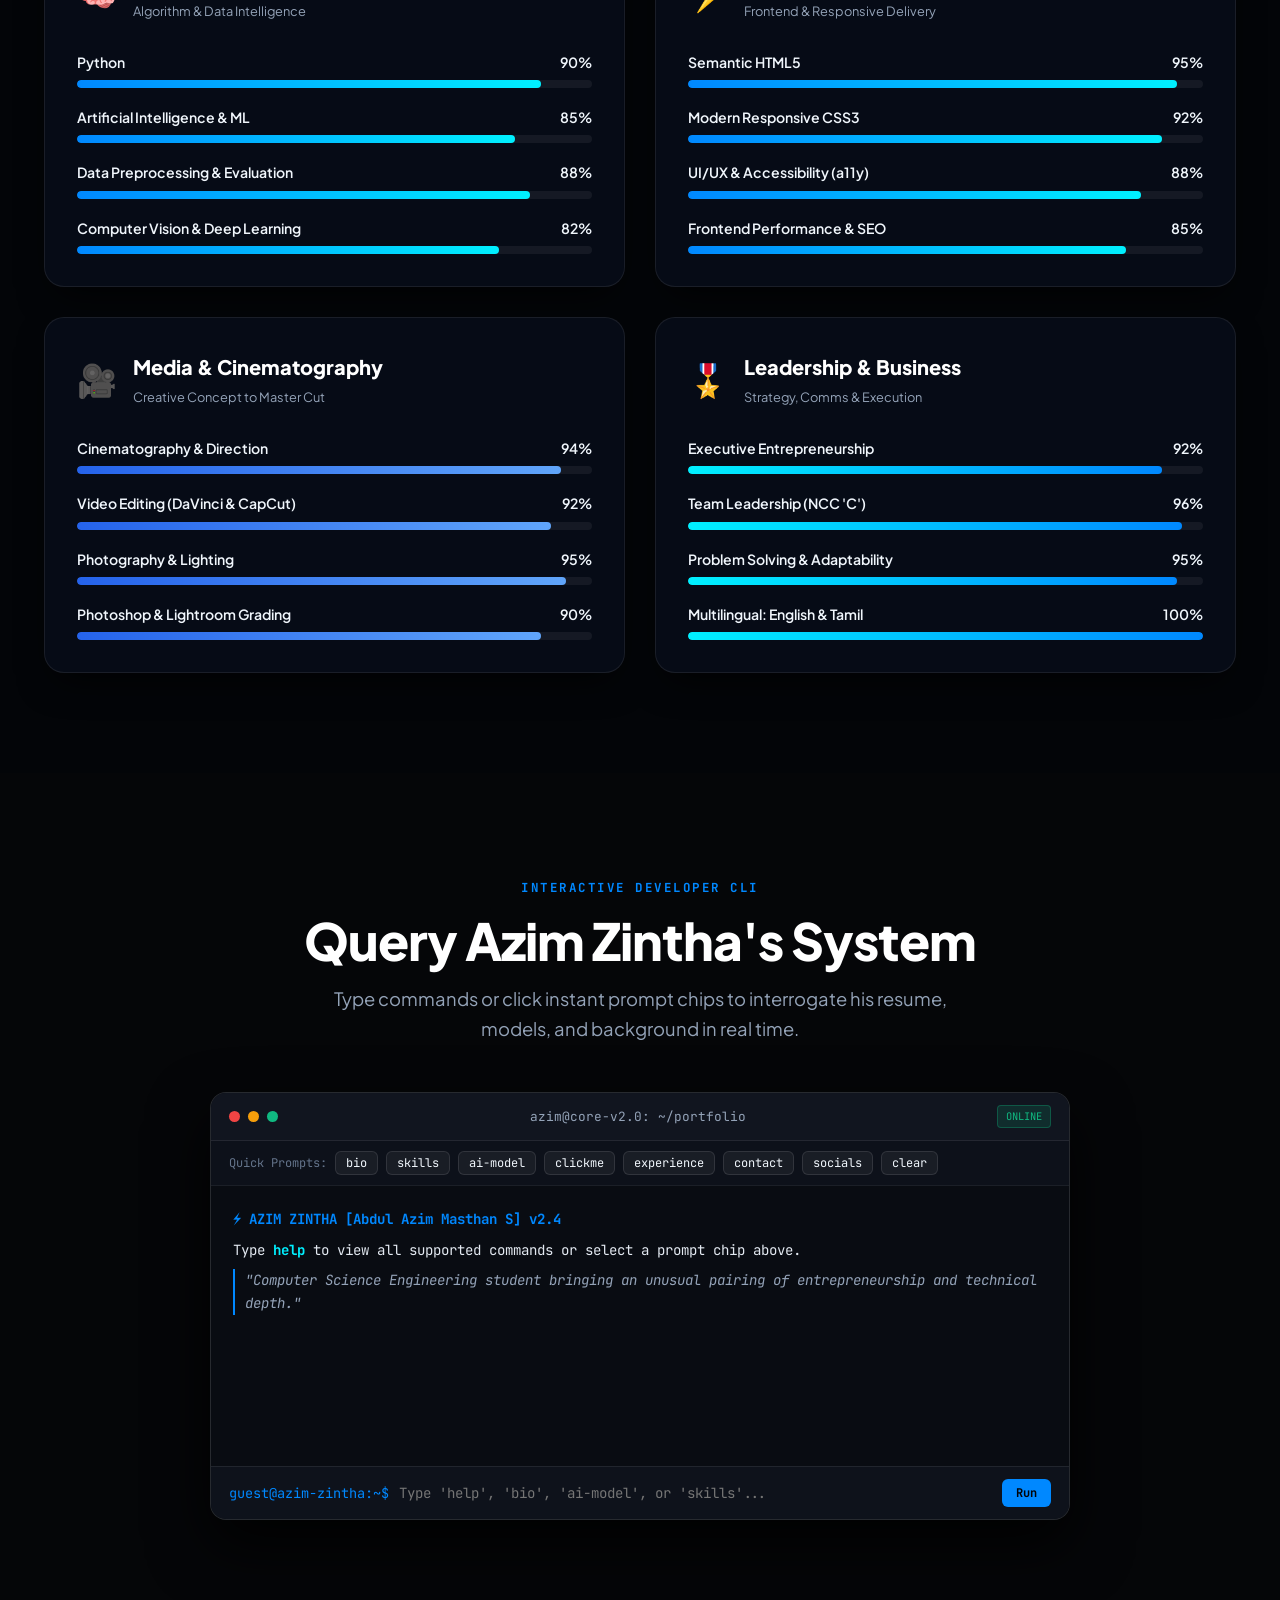
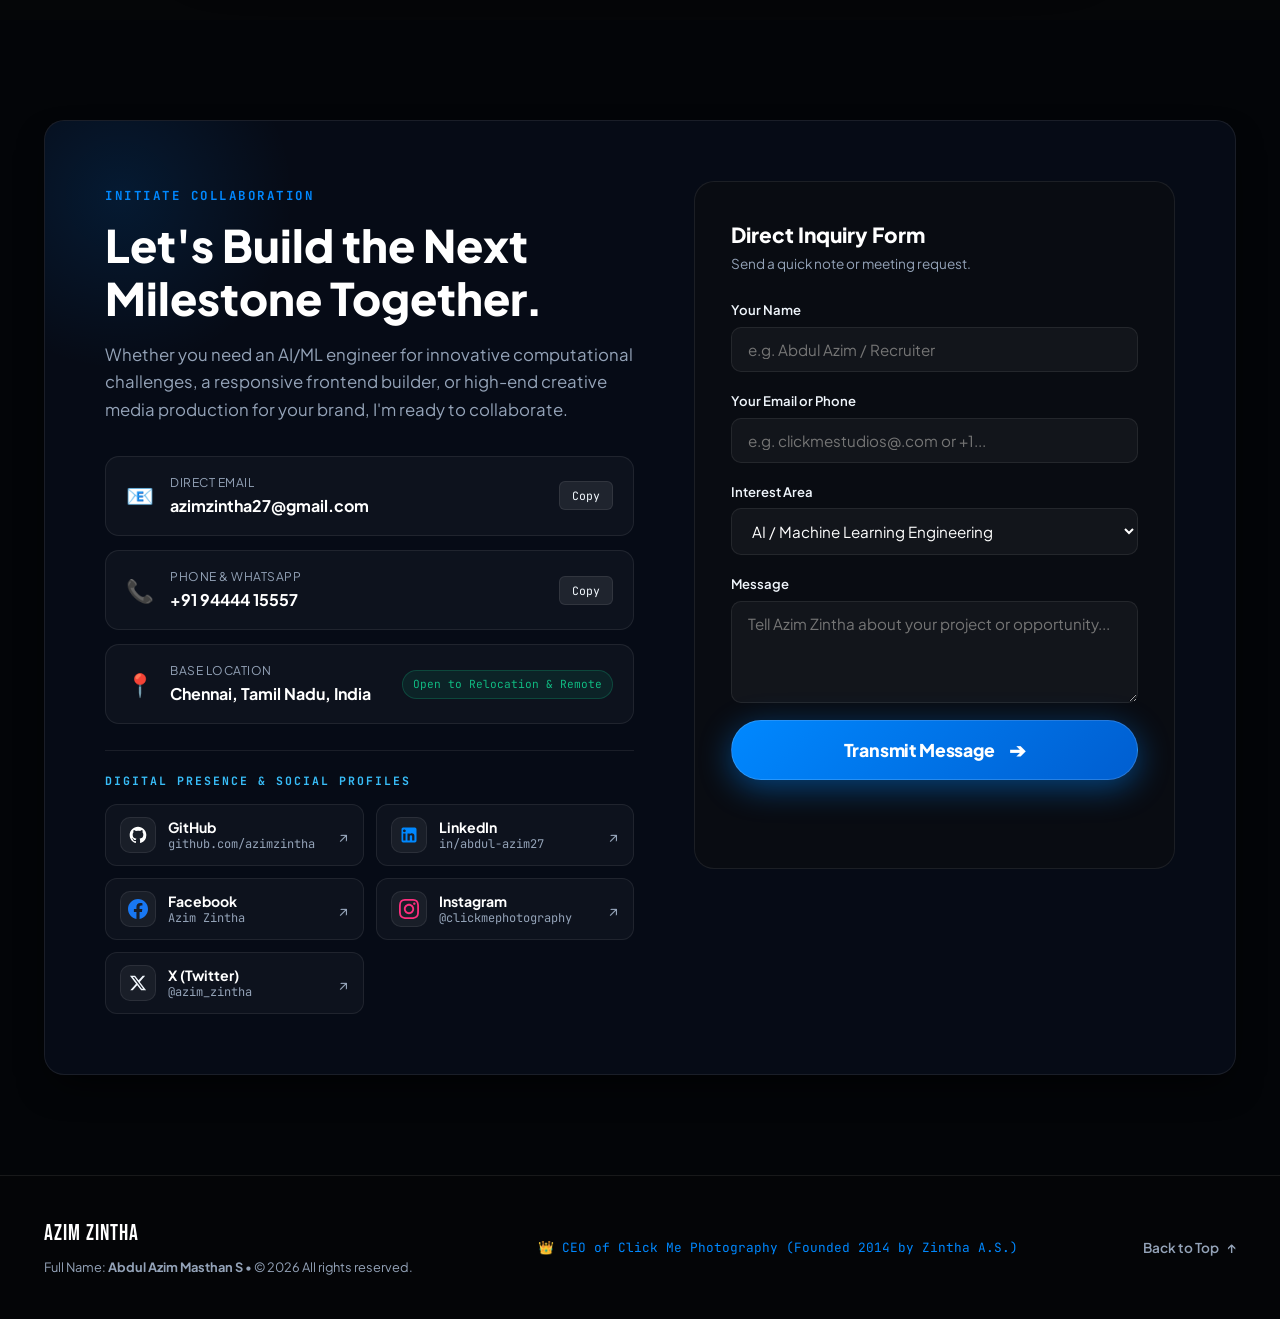
==== commit 9863c387: "Update index.html" ====
--- a/index.html
+++ b/index.html
@@ -76,7 +76,7 @@
           fetchpriority="high"
         />
         <!-- Floating Interactive Badges -->
-        <div class="floating-badge badge-middle-right">
+        <div class="floating-badge badge-topdown-right">
           <span class="badge-dot"></span>
           <div class="badge-content">
             <strong>CEO @ Click Me</strong>
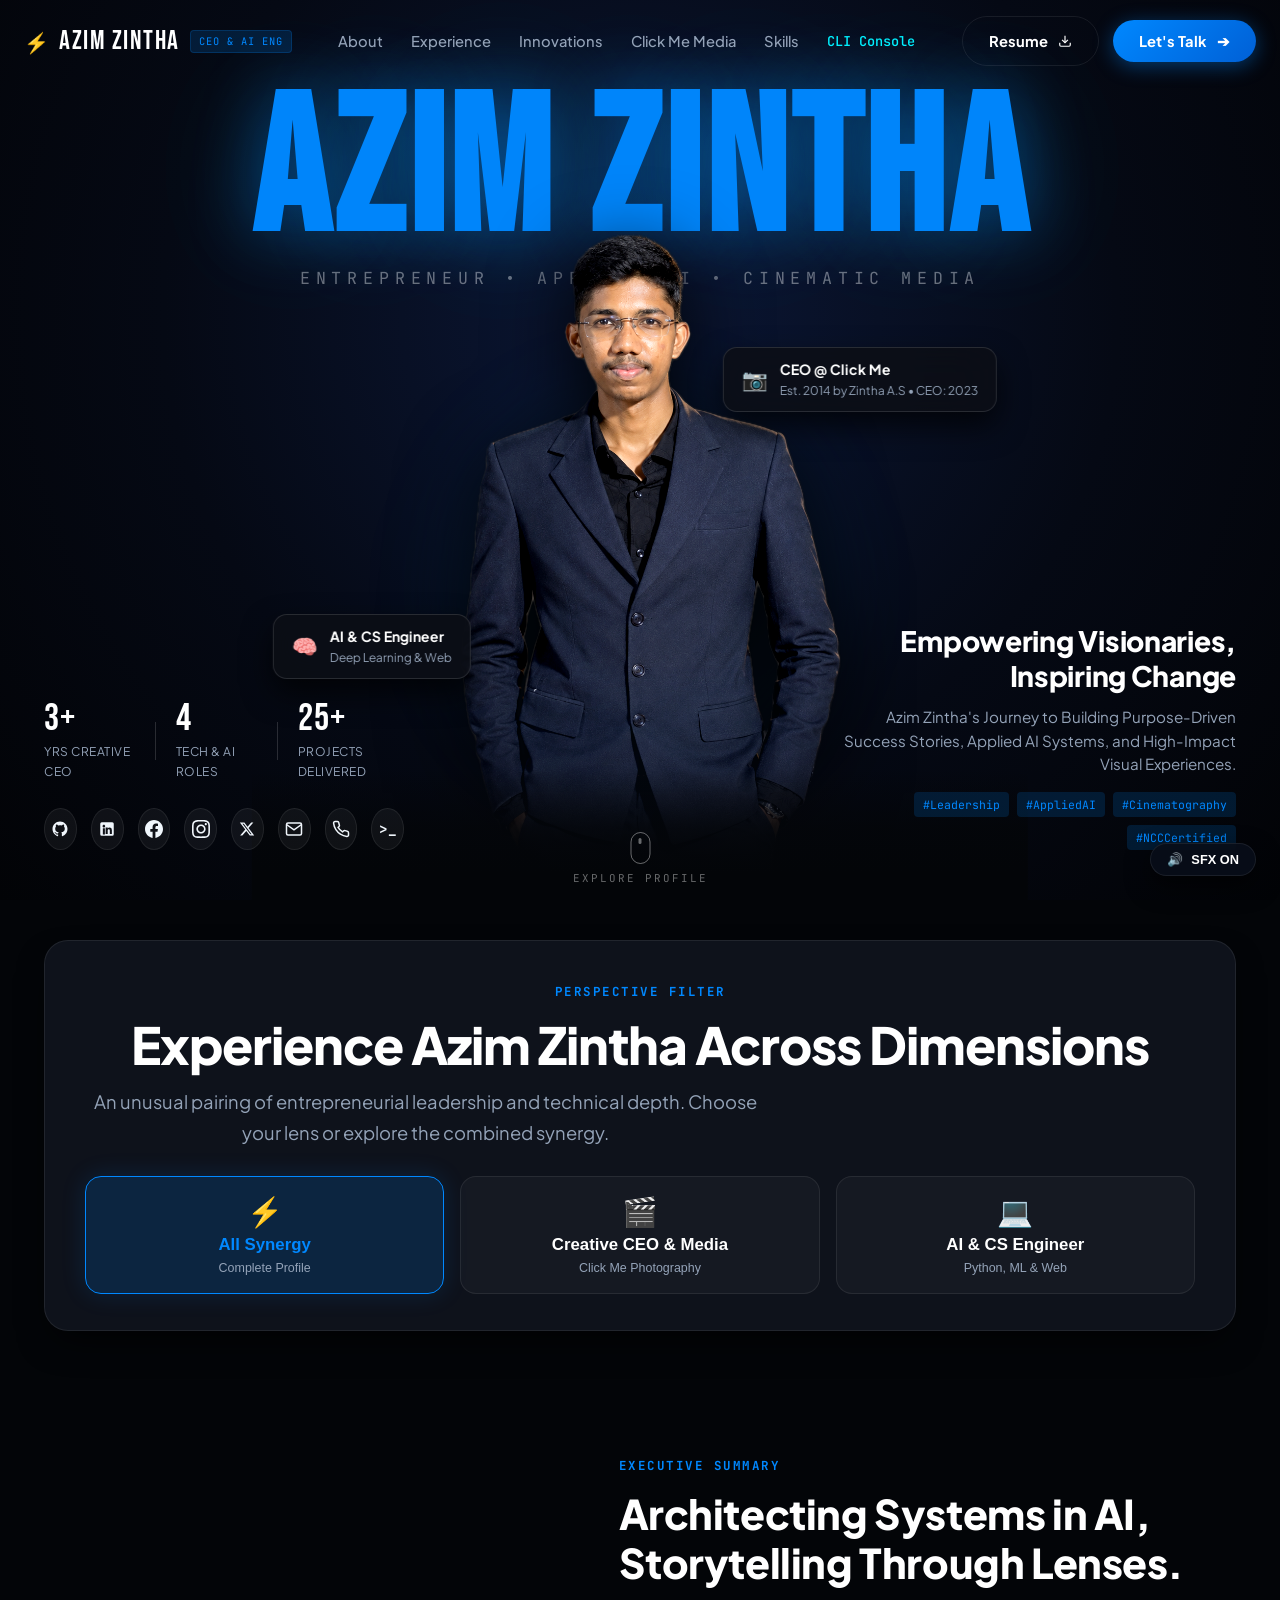
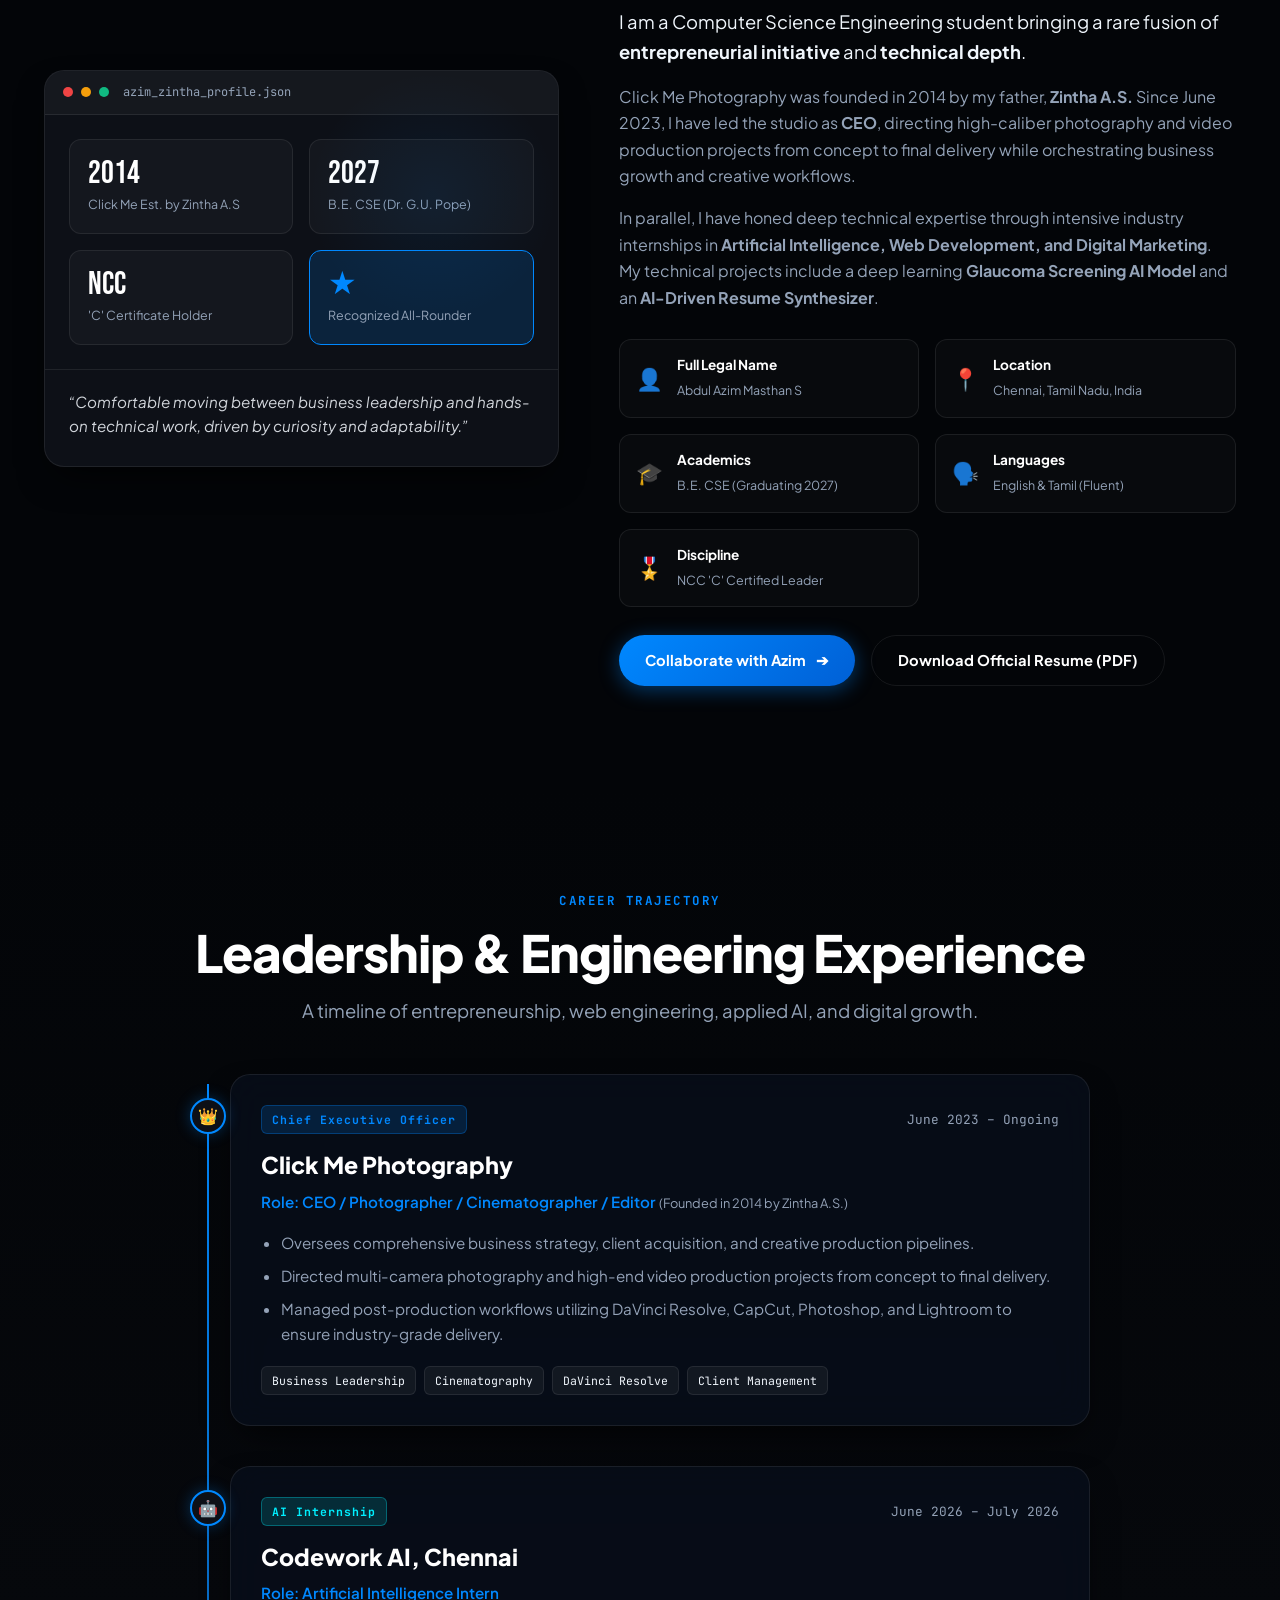
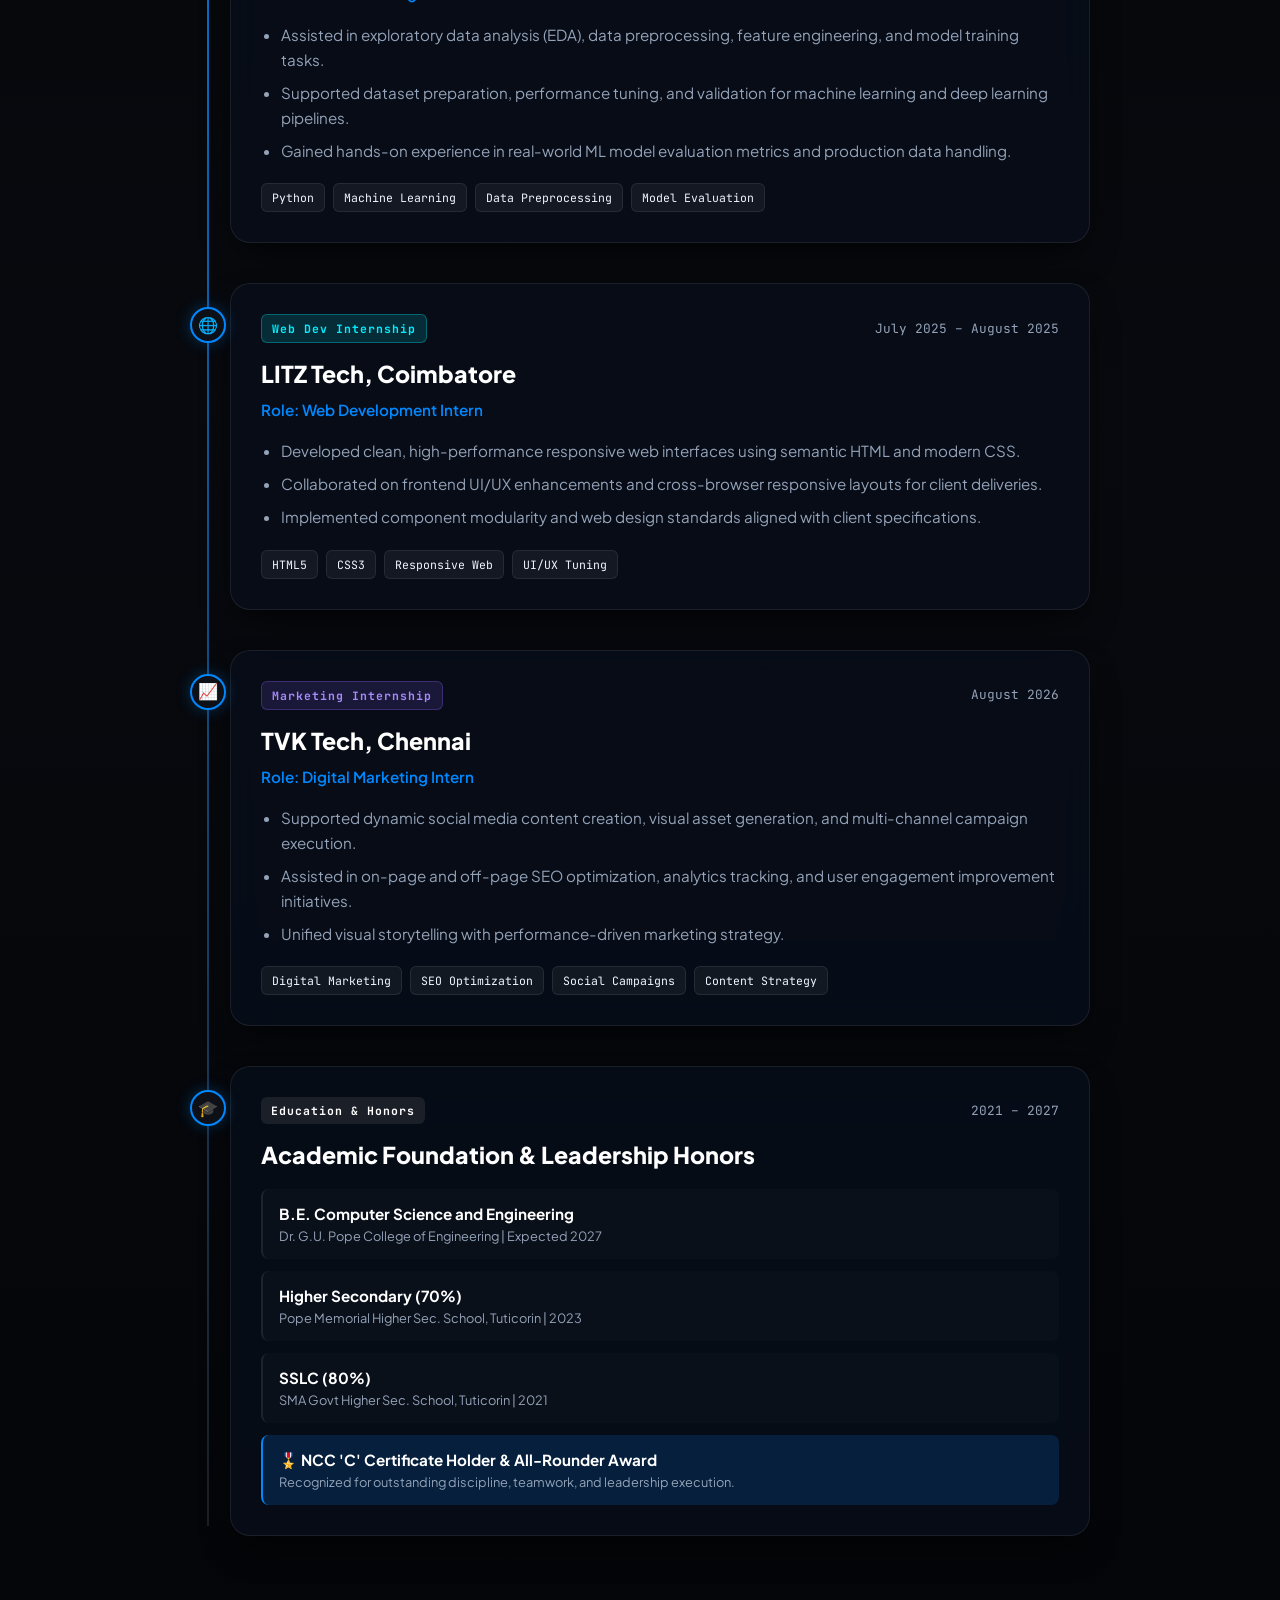
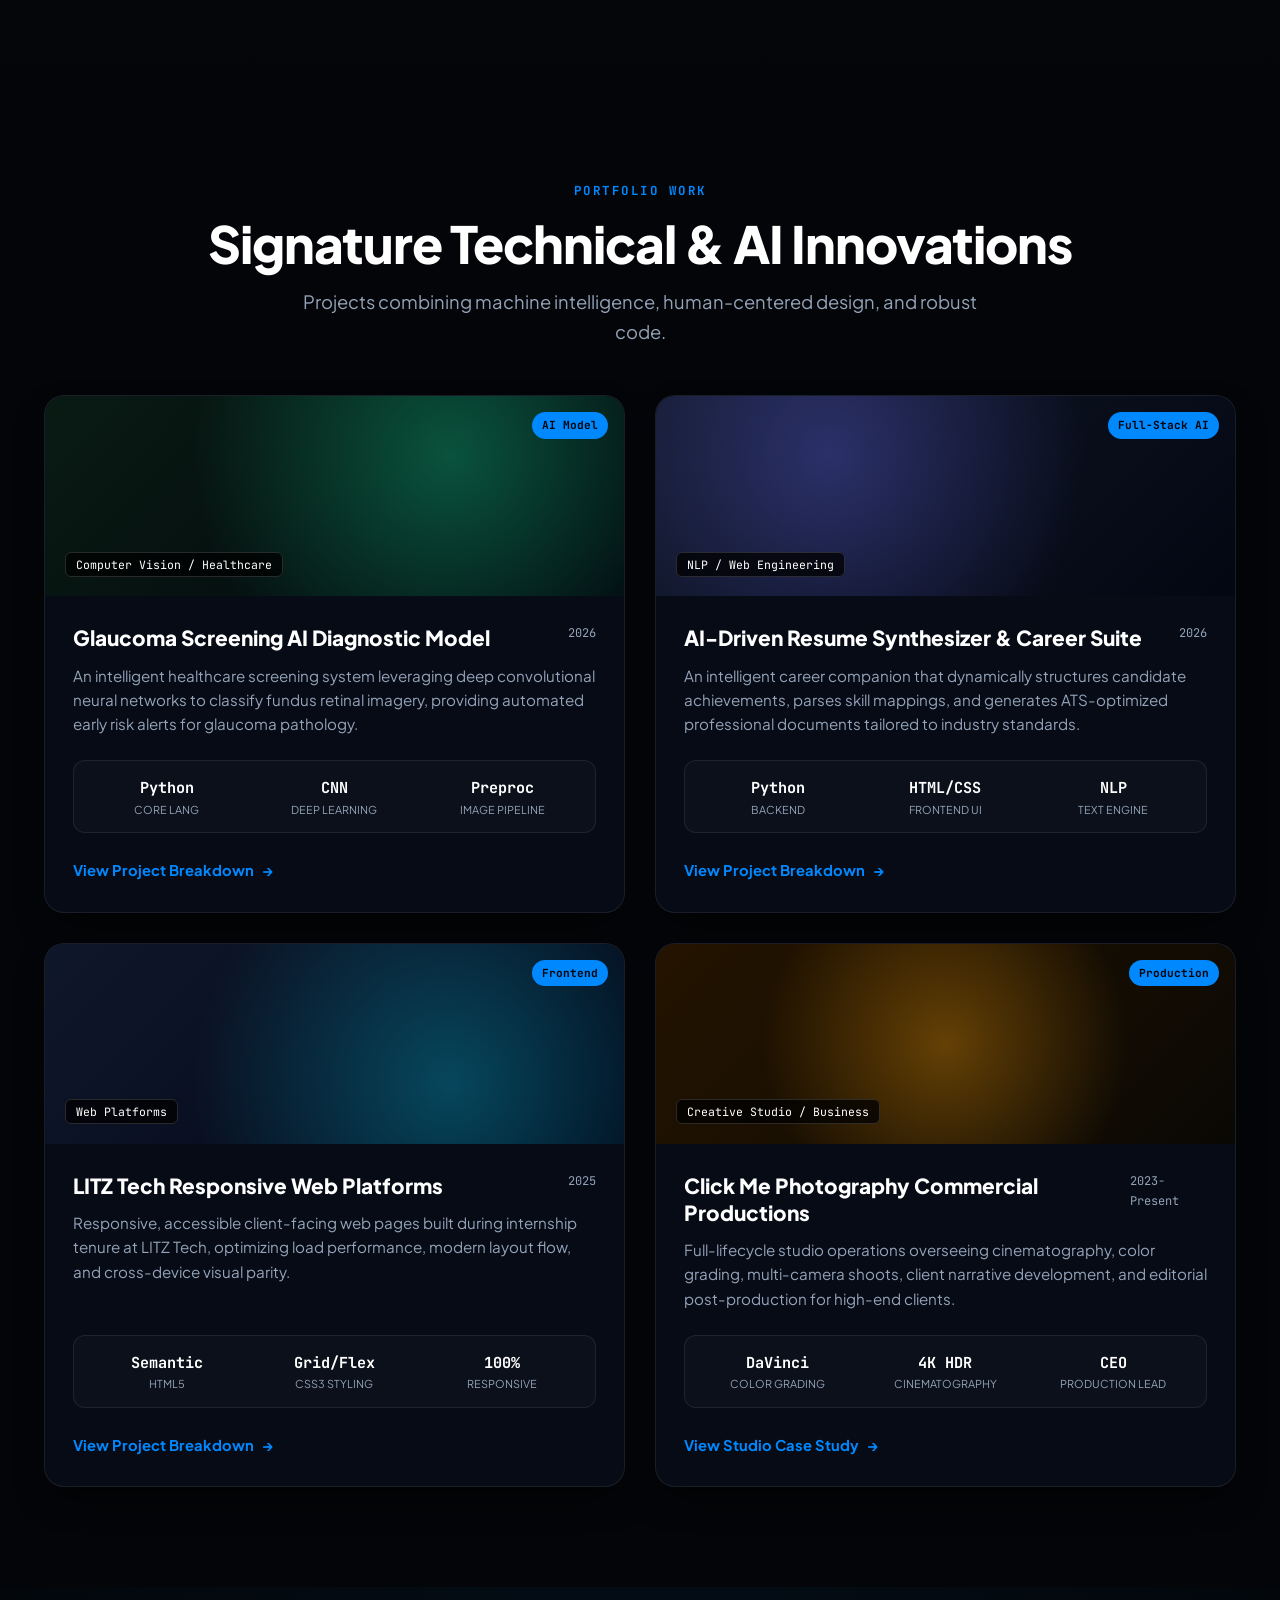
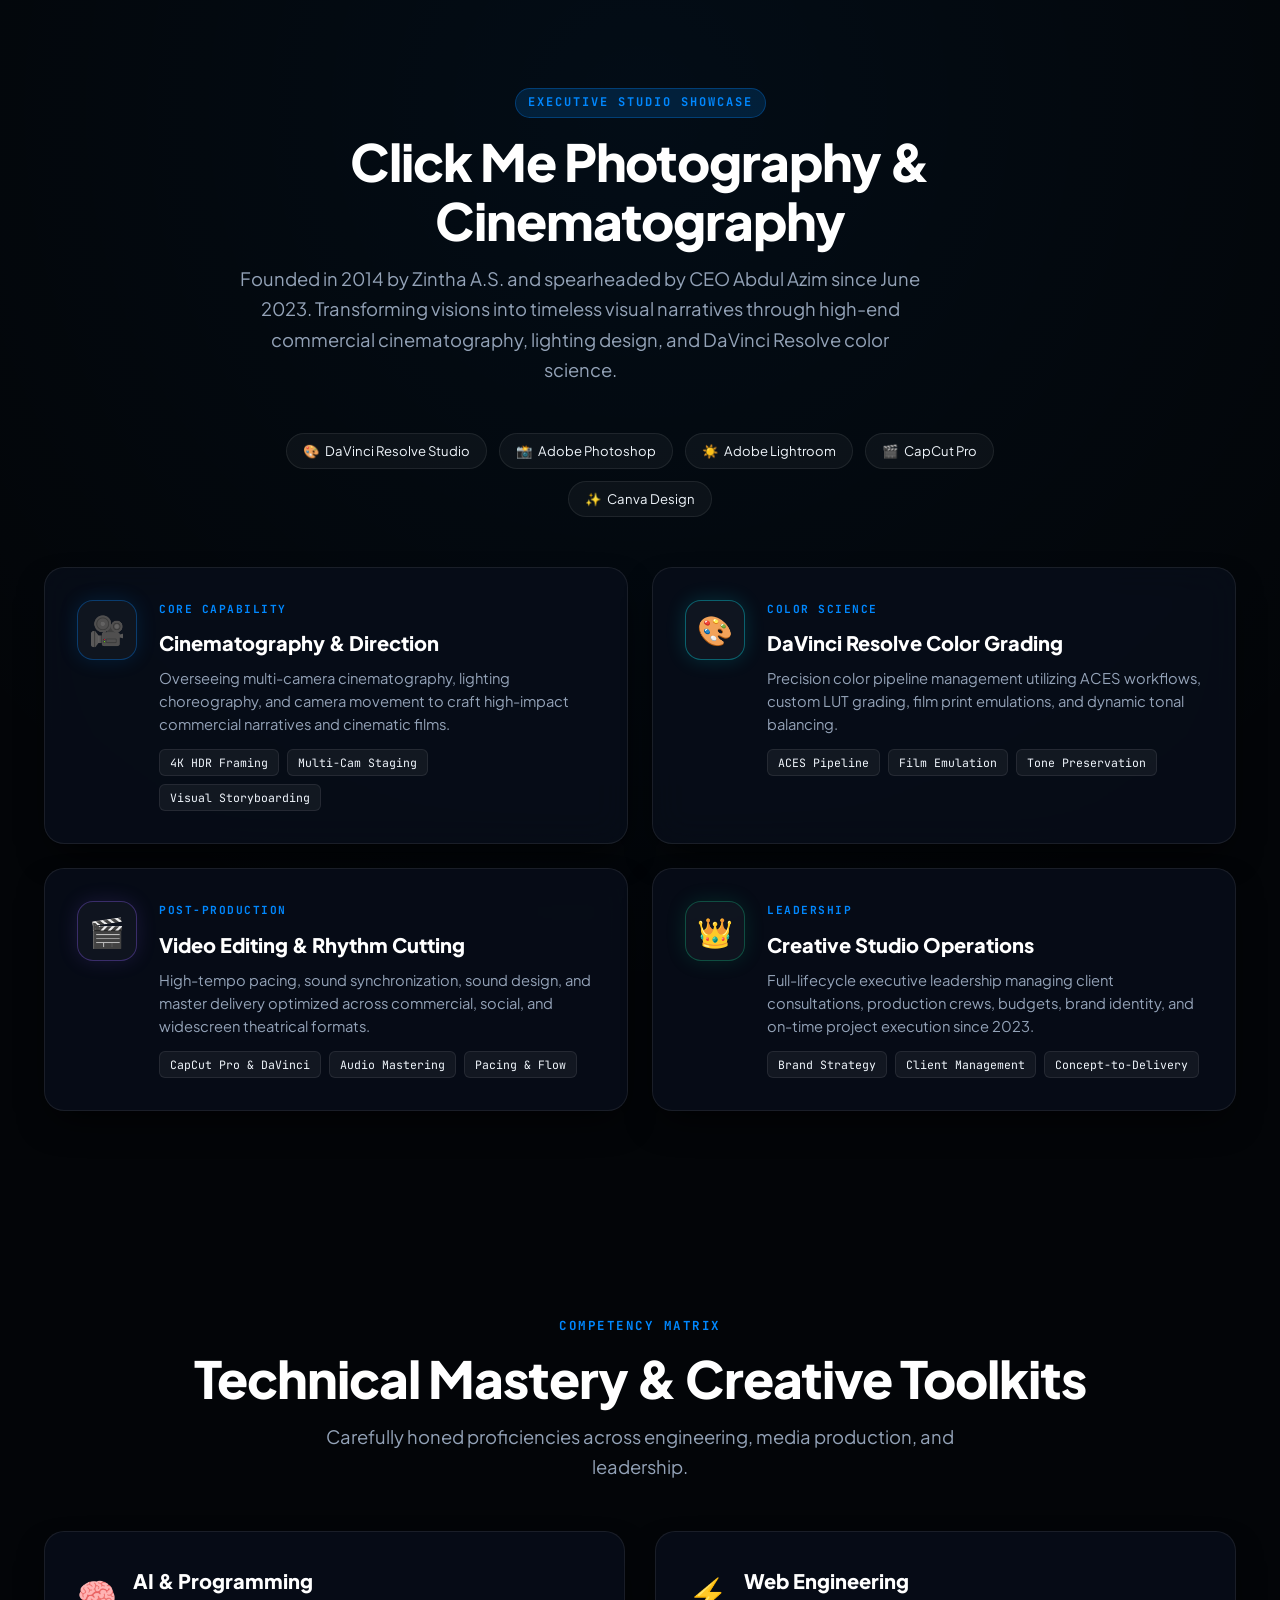
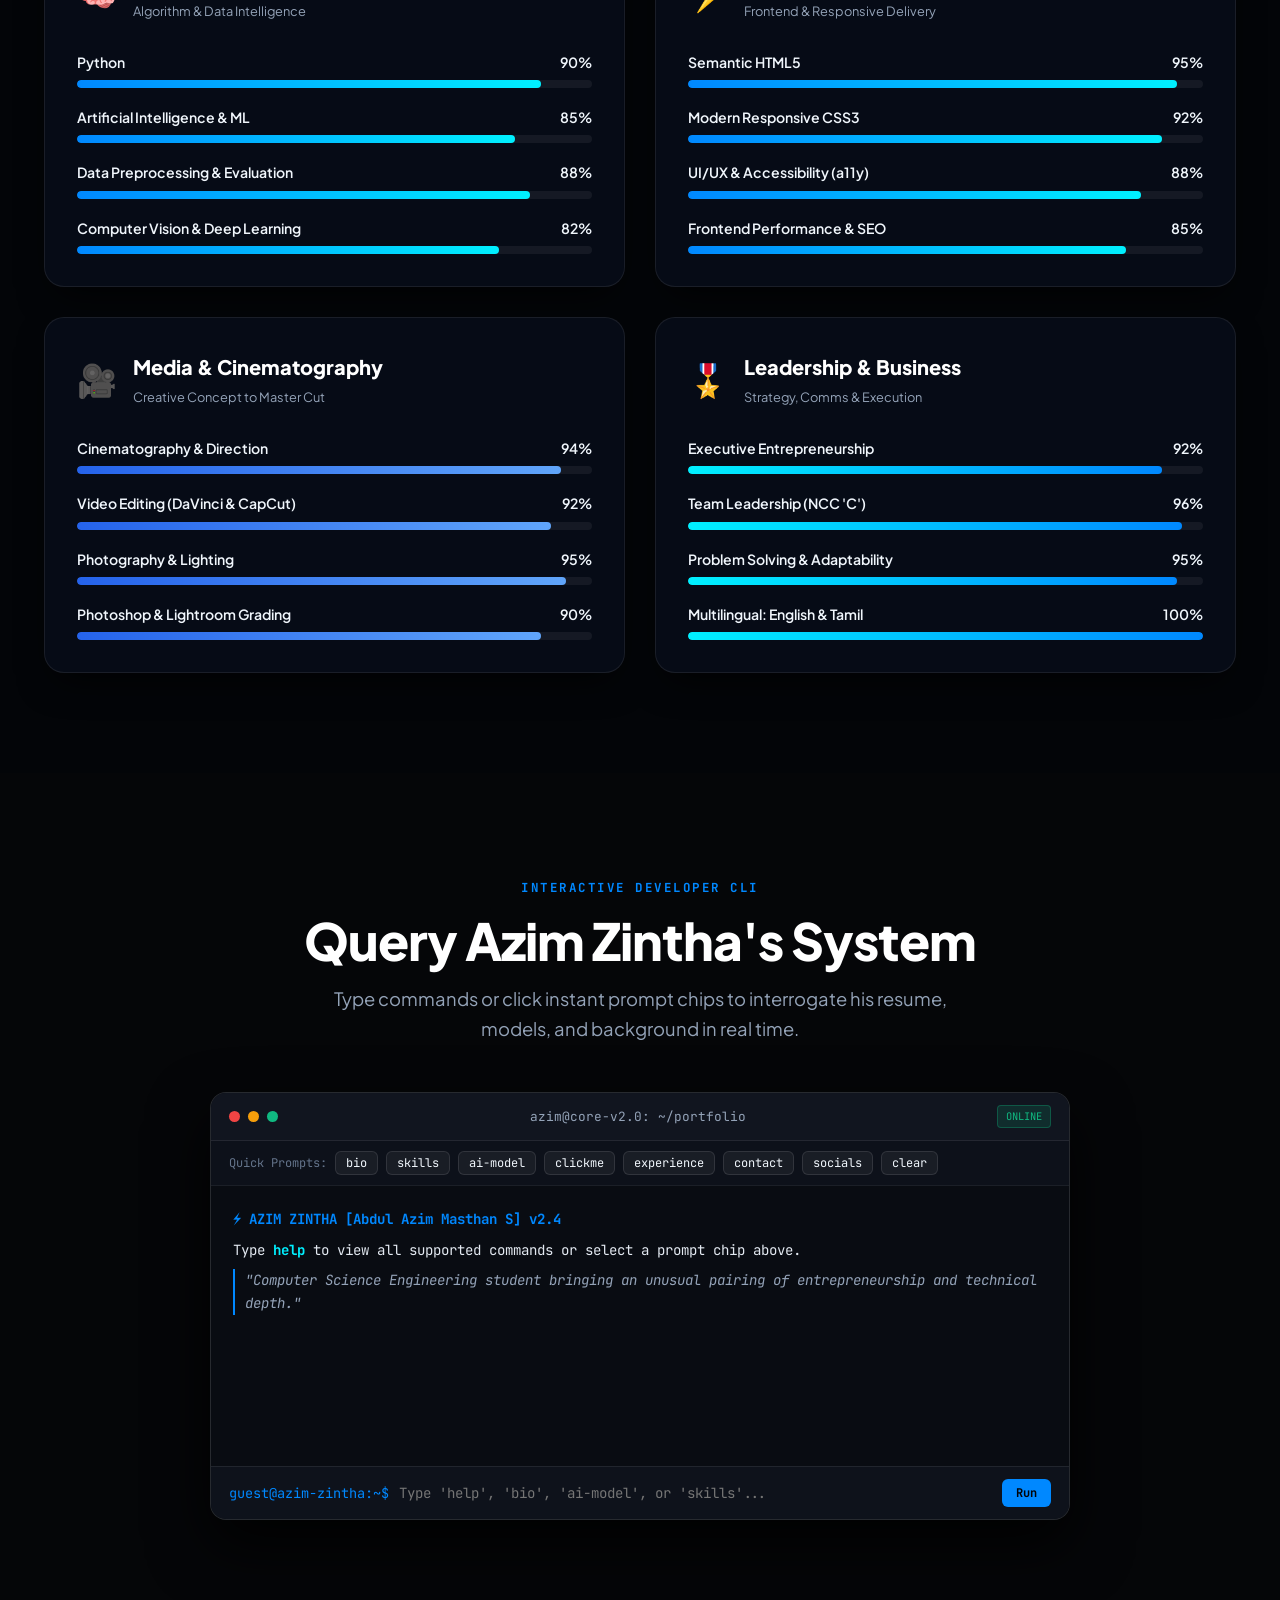
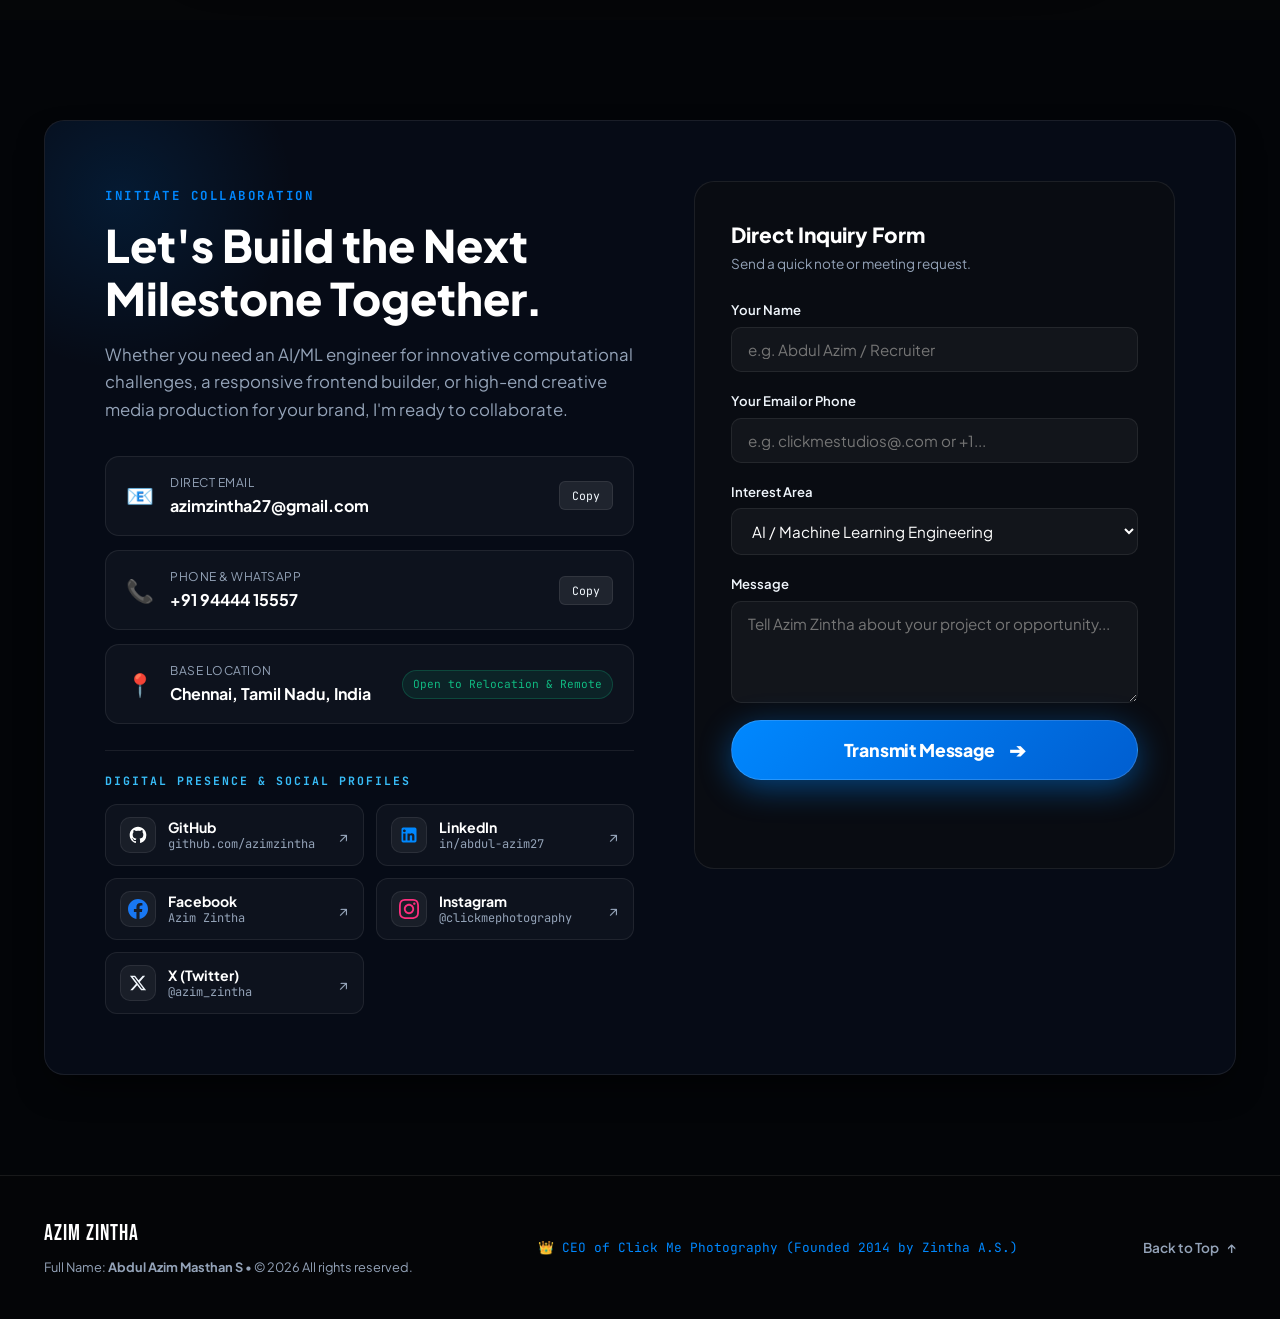
==== commit a1414a6c: "Update index.html" ====
--- a/index.html
+++ b/index.html
@@ -76,8 +76,8 @@
           fetchpriority="high"
         />
         <!-- Floating Interactive Badges -->
-        <div class="floating-badge badge-topdown-right">
-          <span class="badge-dot"></span>
+        <div class="floating-badge badge-top-right">
+          <span class="badge-icon">📷</span>
           <div class="badge-content">
             <strong>CEO @ Click Me</strong>
             <small>Est. 2014 by Zintha A.S • CEO: 2023</small>
